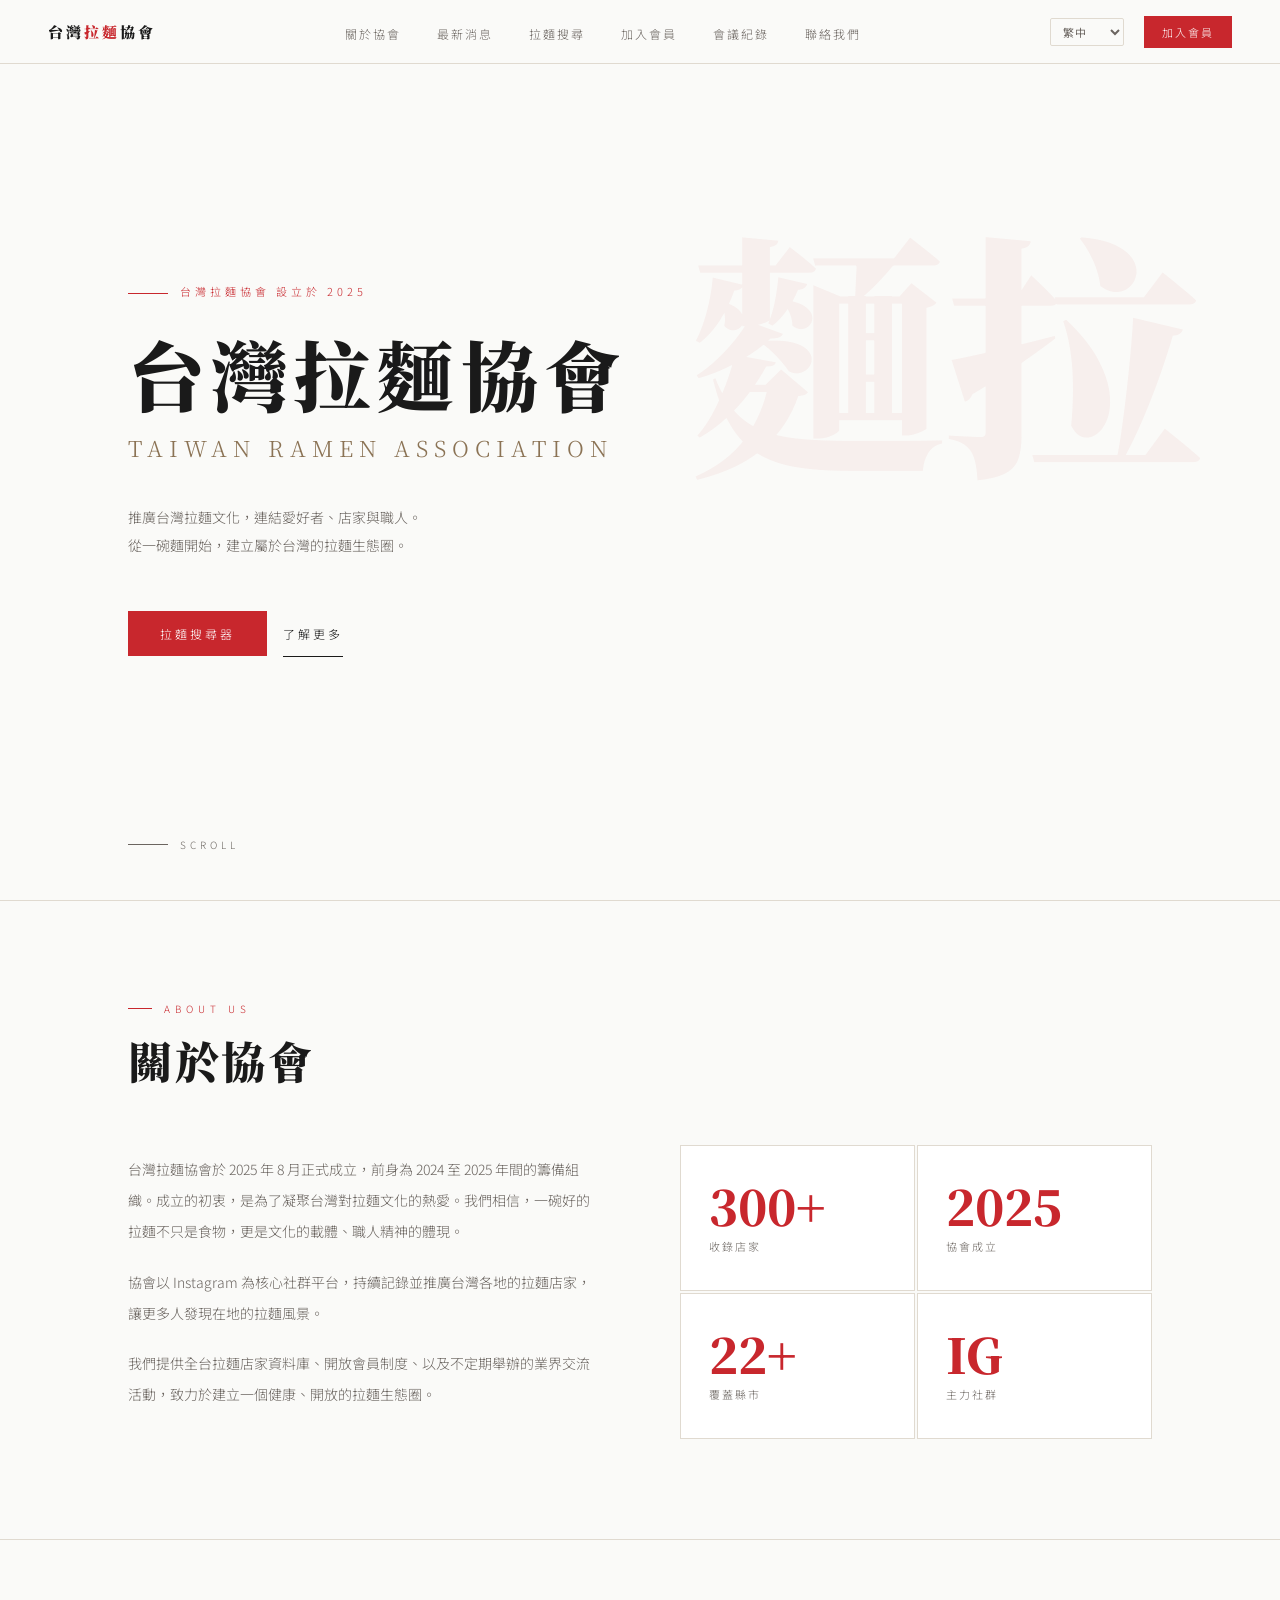
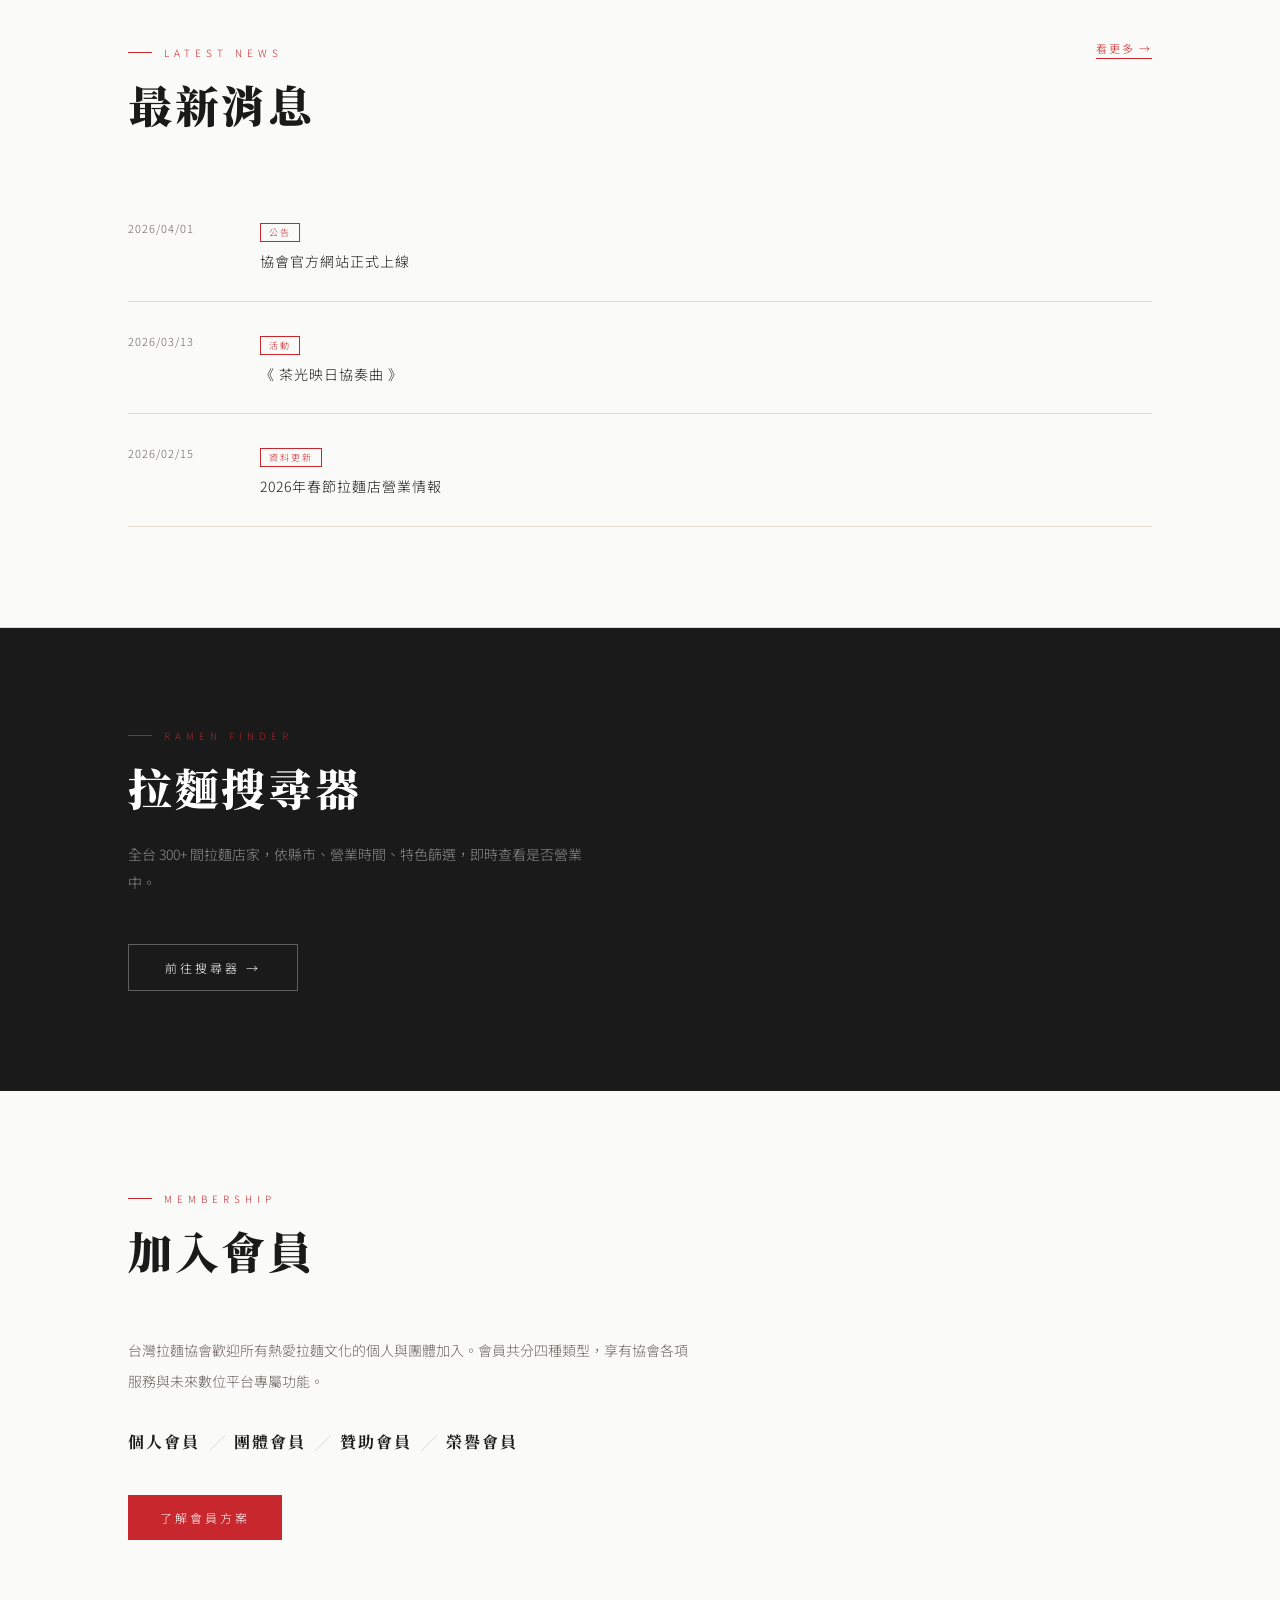
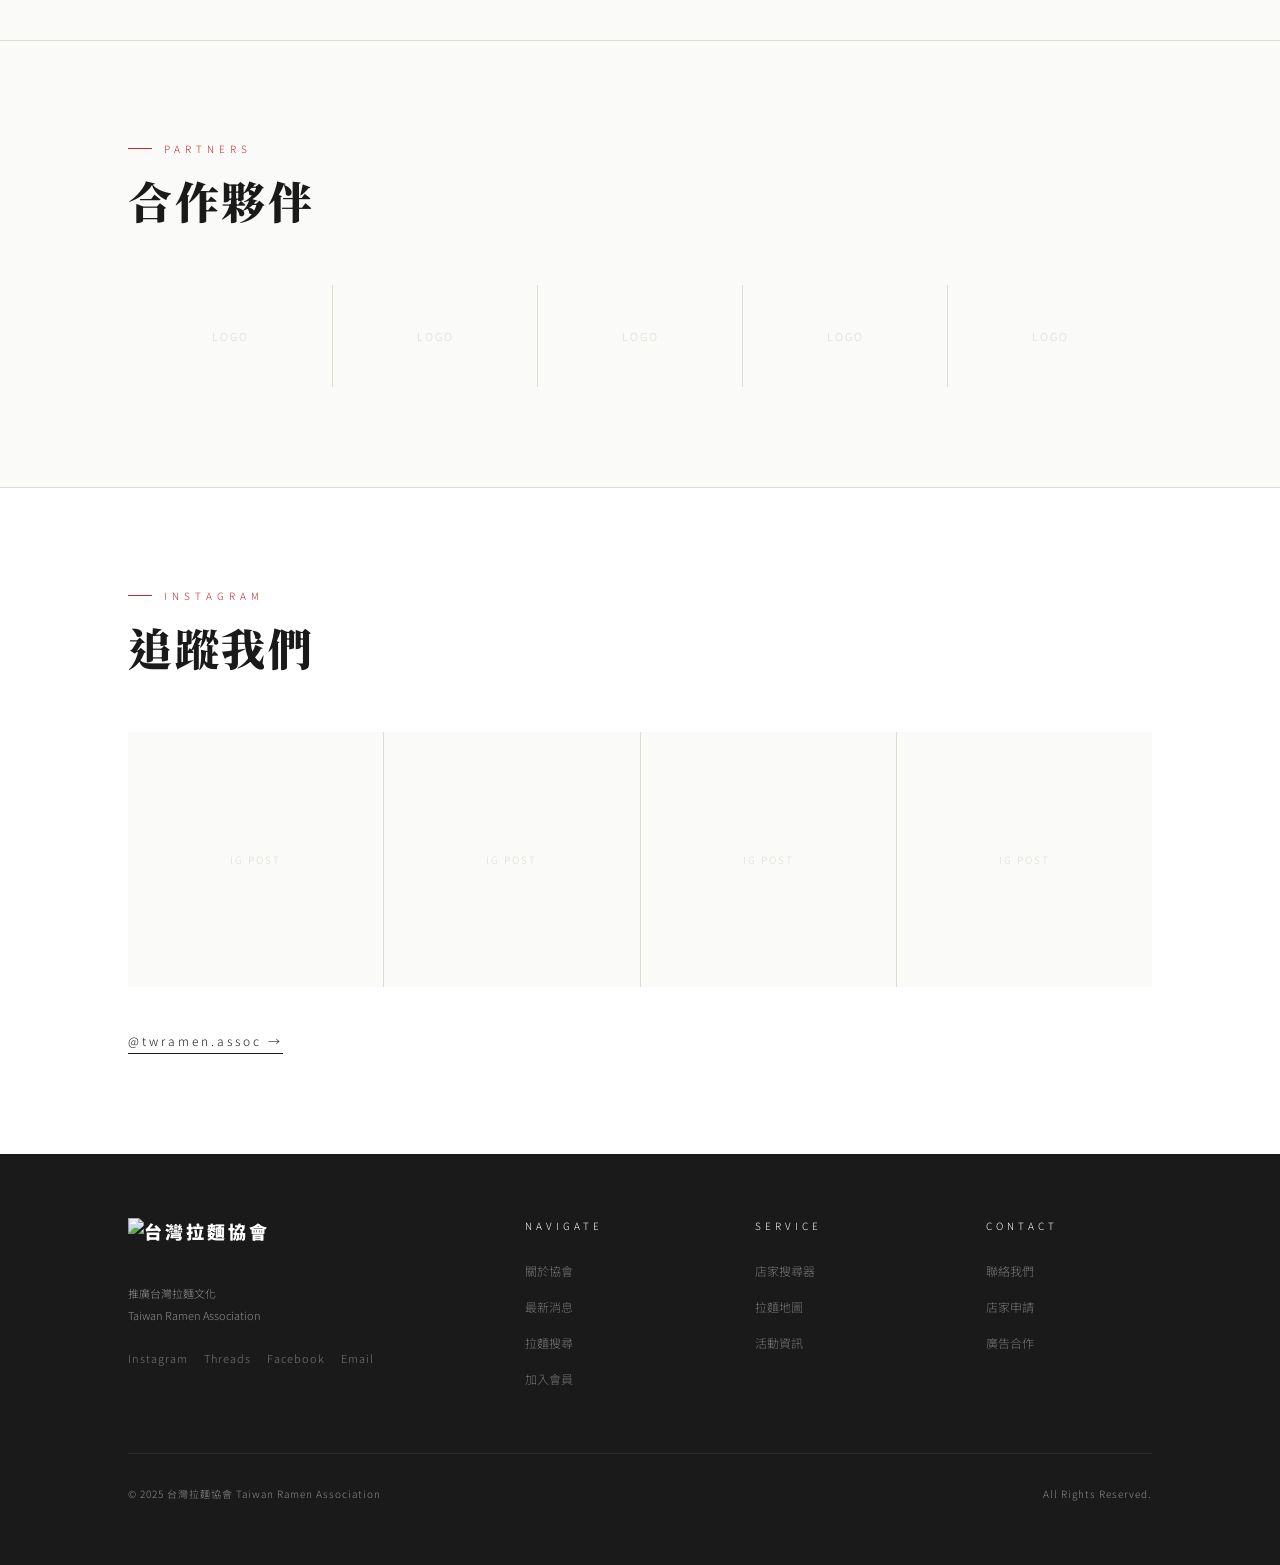
==== index.html @ ea6b457c "抽出共用 CSS 至 style.css，各頁面移除重複樣式 Co-Authored-By: Claude Sonnet 4.6 <noreply@anthropic.com>" ====
<!DOCTYPE html>
<html lang="zh-TW">
<head>
  <meta charset="UTF-8">
  <meta name="viewport" content="width=device-width, initial-scale=1.0">
  <link rel="icon" href="icon/03.png">
  <meta name="google-adsense-account" content="ca-pub-6476285123291834">
  <title>台灣拉麵協會 | Taiwan Ramen Association</title>
  <script async src="https://pagead2.googlesyndication.com/pagead/js/adsbygoogle.js?client=ca-pub-6476285123291834" crossorigin="anonymous"></script>
  <link rel="preconnect" href="https://fonts.googleapis.com">
  <link href="https://fonts.googleapis.com/css2?family=Noto+Sans+TC:wght@300;400;500;700&family=Noto+Serif+TC:wght@700;900&family=Noto+Sans+JP:wght@300;400;500&display=swap" rel="stylesheet">
  <link rel="stylesheet" href="style.css">
  <style>
    /* index nav overrides: fixed position, slightly more transparent */
    nav { position: fixed; left: 0; right: 0; background: rgba(250, 250, 248, 0.92); }

    /* ── HERO ── */
    .hero {
      min-height: 100vh;
      display: flex;
      flex-direction: column;
      justify-content: center;
      align-items: flex-start;
      padding: 120px 10vw 80px;
      position: relative;
      overflow: hidden;
    }
    .hero-bg-kanji {
      position: absolute;
      right: 6vw;
      top: 50%;
      transform: translateY(-50%);
      font-family: 'Noto Serif TC', serif;
      font-size: clamp(160px, 20vw, 280px);
      font-weight: 900;
      color: rgba(200, 39, 45, 0.05);
      line-height: 1;
      pointer-events: none;
      writing-mode: vertical-rl;
      letter-spacing: 0.1em;
      user-select: none;
    }
    .hero-label {
      font-size: 11px;
      letter-spacing: 4px;
      color: var(--red);
      margin-bottom: 28px;
    }
    .hero-line {
      display: inline-block;
      width: 40px;
      height: 1px;
      background: var(--red);
      margin-right: 12px;
      vertical-align: middle;
    }
    .hero-title {
      font-family: 'Noto Serif TC', serif;
      font-size: clamp(42px, 6vw, 80px);
      font-weight: 900;
      line-height: 1.2;
      letter-spacing: 0.08em;
      margin-bottom: 12px;
    }
    .hero-title-en {
      font-family: 'Noto Serif TC', serif;
      font-size: clamp(14px, 1.8vw, 22px);
      font-weight: 300;
      letter-spacing: 6px;
      color: var(--stone);
      margin-bottom: 40px;
    }
    .hero-desc {
      font-size: 14px;
      line-height: 2;
      color: var(--muted);
      max-width: 440px;
      margin-bottom: 52px;
    }
    .hero-actions {
      display: flex;
      gap: 16px;
      align-items: center;
    }
    .btn-primary {
      font-size: 12px;
      letter-spacing: 3px;
      color: var(--white);
      background: var(--red);
      padding: 14px 32px;
      text-decoration: none;
      transition: background 0.2s;
      display: inline-block;
    }
    .btn-primary:hover { background: #a01e23; }
    .btn-secondary {
      font-size: 12px;
      letter-spacing: 3px;
      color: var(--ink);
      text-decoration: none;
      padding: 14px 0;
      border-bottom: 1px solid var(--ink);
      transition: color 0.2s, border-color 0.2s;
    }
    .btn-secondary:hover { color: var(--red); border-color: var(--red); }
    .hero-scroll {
      position: absolute;
      bottom: 48px;
      left: 10vw;
      display: flex;
      align-items: center;
      gap: 12px;
      font-size: 10px;
      letter-spacing: 4px;
      color: var(--muted);
    }
    .scroll-line {
      width: 40px;
      height: 1px;
      background: var(--muted);
    }

    /* ── SECTION BASE ── */
    section {
      padding: 100px 10vw;
    }
    .section-title {
      font-family: 'Noto Serif TC', serif;
      font-size: clamp(28px, 3.5vw, 44px);
      font-weight: 900;
      letter-spacing: 0.06em;
      margin-bottom: 56px;
      line-height: 1.3;
    }
    .divider {
      width: 100%;
      height: 1px;
      background: var(--line);
      margin: 0;
    }

    /* ── ABOUT ── */
    .about-grid {
      display: grid;
      grid-template-columns: 1fr 1fr;
      gap: 80px;
      align-items: center;
    }
    .about-text p {
      font-size: 14px;
      line-height: 2.2;
      color: var(--muted);
      margin-bottom: 20px;
    }
    .about-stats {
      display: grid;
      grid-template-columns: 1fr 1fr;
      gap: 2px;
    }
    .stat-box {
      background: var(--white);
      padding: 36px 28px;
      border: 1px solid var(--line);
    }
    .stat-number {
      font-family: 'Noto Serif TC', serif;
      font-size: 48px;
      font-weight: 900;
      color: var(--red);
      line-height: 1;
      margin-bottom: 8px;
    }
    .stat-label {
      font-size: 11px;
      letter-spacing: 2px;
      color: var(--muted);
    }

    /* ── NEWS ── */
    .news-list { list-style: none; }
    .news-item {
      display: grid;
      grid-template-columns: 100px 1fr;
      gap: 32px;
      align-items: start;
      padding: 28px 0;
      border-bottom: 1px solid var(--line);
      text-decoration: none;
      color: inherit;
      transition: opacity 0.2s;
    }
    .news-item:hover { opacity: 0.6; }
    .news-date {
      font-size: 11px;
      letter-spacing: 1px;
      color: var(--muted);
      padding-top: 3px;
    }
    .news-tag {
      display: inline-block;
      font-size: 9px;
      letter-spacing: 2px;
      color: var(--red);
      border: 1px solid var(--red);
      padding: 2px 8px;
      margin-bottom: 8px;
    }
    .news-title-text {
      font-size: 14px;
      letter-spacing: 1px;
      line-height: 1.6;
    }

    /* ── FINDER ── */
    .finder-section {
      background: var(--ink);
      color: var(--white);
    }
    .finder-section .section-label { color: rgba(200,39,45,0.8); }
    .finder-section .section-label::before { background: rgba(200,39,45,0.8); }
    .finder-section .section-title { color: var(--white); margin-bottom: 24px; }
    .finder-desc {
      font-size: 14px;
      line-height: 2;
      color: rgba(255,255,255,0.5);
      margin-bottom: 48px;
      max-width: 480px;
    }
    .finder-preview {
      display: grid;
      grid-template-columns: repeat(3, 1fr);
      gap: 1px;
      margin-bottom: 48px;
    }
    .finder-feature {
      background: rgba(255,255,255,0.04);
      padding: 32px 24px;
      border: 1px solid rgba(255,255,255,0.08);
    }
    .finder-feature-icon {
      font-size: 24px;
      margin-bottom: 16px;
    }
    .finder-feature-title {
      font-size: 12px;
      letter-spacing: 2px;
      margin-bottom: 8px;
    }
    .finder-feature-desc {
      font-size: 11px;
      color: rgba(255,255,255,0.4);
      line-height: 1.8;
    }
    #finder-overlay {
      display: none;
      position: fixed;
      inset: 0;
      z-index: 999;
      background: var(--paper);
      flex-direction: column;
    }
    #finder-overlay.open { display: flex; }
    #finder-overlay-bar {
      display: flex;
      align-items: center;
      justify-content: space-between;
      padding: 0 24px;
      height: 52px;
      background: var(--red);
      flex-shrink: 0;
    }
    #finder-overlay-bar span {
      font-family: 'Noto Serif TC', serif;
      font-size: 14px;
      letter-spacing: 3px;
      color: var(--white);
    }
    #finder-close {
      background: none;
      border: none;
      color: var(--white);
      font-size: 22px;
      cursor: pointer;
      line-height: 1;
      padding: 4px 8px;
    }
    #finder-overlay iframe {
      flex: 1;
      width: 100%;
      border: none;
    }

    .btn-finder {
      display: inline-block;
      font-size: 12px;
      letter-spacing: 3px;
      color: var(--white);
      border: 1px solid rgba(255,255,255,0.3);
      padding: 14px 36px;
      text-decoration: none;
      transition: all 0.2s;
    }
    .btn-finder:hover {
      background: var(--red);
      border-color: var(--red);
    }

    /* ── MEMBERSHIP (首頁簡短版) ── */
    .join-desc { font-size: 14px; line-height: 2.2; color: var(--muted); max-width: 560px; margin-bottom: 32px; }
    .join-types { display: flex; flex-wrap: wrap; align-items: center; gap: 8px; }
    .join-type { font-family: 'Noto Serif TC', serif; font-size: 16px; font-weight: 700; letter-spacing: 2px; }
    .join-sep { color: var(--line); font-size: 18px; }

    /* ── MEMBERSHIP (舊版保留 CSS) ── */
    .membership-grid {
      display: grid;
      grid-template-columns: repeat(3, 1fr);
      gap: 1px;
      background: var(--line);
    }
    .membership-card {
      background: var(--paper);
      padding: 48px 32px;
    }
    .membership-card.featured {
      background: var(--red);
      color: var(--white);
    }
    .membership-tier {
      font-size: 10px;
      letter-spacing: 4px;
      color: var(--stone);
      margin-bottom: 16px;
    }
    .membership-card.featured .membership-tier {
      color: rgba(255,255,255,0.7);
    }
    .membership-name {
      font-family: 'Noto Serif TC', serif;
      font-size: 28px;
      font-weight: 900;
      margin-bottom: 24px;
    }
    .membership-features {
      list-style: none;
      margin-bottom: 36px;
    }
    .membership-features li {
      font-size: 12px;
      line-height: 1;
      padding: 10px 0;
      border-bottom: 1px solid var(--line);
      color: var(--muted);
    }
    .membership-card.featured .membership-features li {
      border-bottom-color: rgba(255,255,255,0.2);
      color: rgba(255,255,255,0.85);
    }
    .btn-join {
      display: inline-block;
      font-size: 11px;
      letter-spacing: 3px;
      padding: 12px 28px;
      text-decoration: none;
      transition: all 0.2s;
      color: var(--ink);
      border: 1px solid var(--ink);
    }
    .btn-join:hover { background: var(--ink); color: var(--white); }
    .membership-card.featured .btn-join {
      color: var(--white);
      border-color: var(--white);
    }
    .membership-card.featured .btn-join:hover {
      background: var(--white);
      color: var(--red);
    }

    /* ── PARTNERS ── */
    .partners-grid {
      display: grid;
      grid-template-columns: repeat(5, 1fr);
      gap: 1px;
      background: var(--line);
    }
    .partner-slot {
      background: var(--paper);
      aspect-ratio: 2/1;
      display: flex;
      align-items: center;
      justify-content: center;
      font-size: 11px;
      letter-spacing: 2px;
      color: var(--line);
      transition: color 0.2s;
    }
    .partner-slot:hover { color: var(--muted); }

    /* ── INSTAGRAM ── */
    .ig-section { background: var(--white); }
    .ig-grid {
      display: grid;
      grid-template-columns: repeat(4, 1fr);
      gap: 1px;
      background: var(--line);
      margin-bottom: 40px;
    }
    .ig-placeholder {
      aspect-ratio: 1;
      background: var(--paper);
      display: flex;
      align-items: center;
      justify-content: center;
      font-size: 10px;
      letter-spacing: 2px;
      color: var(--line);
    }
    .ig-link {
      display: inline-flex;
      align-items: center;
      gap: 12px;
      font-size: 12px;
      letter-spacing: 3px;
      color: var(--ink);
      text-decoration: none;
      border-bottom: 1px solid var(--ink);
      padding-bottom: 4px;
      transition: color 0.2s;
    }
    .ig-link:hover { color: var(--red); border-color: var(--red); }

    /* ── FOOTER ── */
    footer {
      background: var(--ink);
      color: rgba(255,255,255,0.5);
      padding: 64px 10vw;
    }
    .footer-grid {
      display: grid;
      grid-template-columns: 2fr 1fr 1fr 1fr;
      gap: 64px;
      margin-bottom: 64px;
    }
    .footer-logo {
      font-size: 18px;
      font-weight: 900;
      color: var(--white);
      letter-spacing: 3px;
      margin-bottom: 16px;
    }
    .footer-logo img { height: 48px; width: auto; display: block; }
    .footer-tagline {
      font-size: 11px;
      line-height: 2;
      margin-bottom: 24px;
    }
    .footer-social {
      display: flex;
      gap: 16px;
    }
    .footer-social a {
      font-size: 11px;
      letter-spacing: 1px;
      color: rgba(255,255,255,0.4);
      text-decoration: none;
      transition: color 0.2s;
    }
    .footer-social a:hover { color: var(--white); }
    .footer-col-title {
      font-size: 10px;
      letter-spacing: 4px;
      color: var(--white);
      margin-bottom: 24px;
    }
    .footer-links {
      list-style: none;
      display: flex;
      flex-direction: column;
      gap: 12px;
    }
    .footer-links a {
      font-size: 12px;
      color: rgba(255,255,255,0.4);
      text-decoration: none;
      transition: color 0.2s;
    }
    .footer-links a:hover { color: var(--white); }
    .footer-bottom {
      border-top: 1px solid rgba(255,255,255,0.08);
      padding-top: 32px;
      display: flex;
      justify-content: space-between;
      font-size: 10px;
      letter-spacing: 1px;
    }

    .news-more {
      font-size: 11px;
      letter-spacing: 2px;
      color: var(--red);
      text-decoration: none;
      border-bottom: 1px solid var(--red);
      padding-bottom: 2px;
      white-space: nowrap;
      transition: opacity 0.2s;
    }
    .news-more:hover { opacity: 0.6; }

    /* ── MOBILE ── */
    @media (max-width: 768px) {
      section { padding: 72px 6vw; }
      .hero { padding: 100px 6vw 72px; }
      .hero-bg-kanji { display: none; }
      .about-grid { grid-template-columns: 1fr; gap: 48px; }
      .membership-grid { grid-template-columns: 1fr; }
      .partners-grid { grid-template-columns: repeat(3, 1fr); }
      .ig-grid { grid-template-columns: repeat(2, 1fr); }
      .footer-grid { grid-template-columns: 1fr 1fr; gap: 40px; }
    }
  </style>
</head>
<body>

  <!-- NAV -->
  <nav>
    <a href="index.html" class="nav-logo">台灣<span>拉麵</span>協會</a>
    <ul class="nav-links">
      <li><a href="about.html" data-i18n="nav_about">關於協會</a></li>
      <li><a href="news.html" data-i18n="nav_news">最新消息</a></li>
      <li><a href="#" onclick="openFinder();return false;" data-i18n="nav_finder">拉麵搜尋</a></li>
      <li><a href="membership.html" data-i18n="nav_join">加入會員</a></li>
      <li><a href="meetings.html" data-i18n="nav_minutes">會議紀錄</a></li>
      <li><a href="#contact" data-i18n="nav_contact">聯絡我們</a></li>
    </ul>
    <div class="nav-right">
      <select class="lang-select" onchange="setLang(this.value)">
        <option value="zh">繁中</option>
        <option value="ja">日本語</option>
        <option value="en">EN</option>
      </select>
      <a href="membership.html" class="nav-cta" data-i18n="nav_cta">加入會員</a>
      <button class="hamburger" onclick="toggleMenu()" id="hamburger">☰</button>
    </div>
  </nav>

  <!-- MOBILE MENU -->
  <div class="mobile-menu" id="mobile-menu">
    <a href="about.html" data-i18n="nav_about">關於協會</a>
    <a href="news.html" data-i18n="nav_news">最新消息</a>
    <a href="#"        onclick="openFinder();closeMenu();return false;" data-i18n="nav_finder">拉麵搜尋</a>
    <a href="membership.html" data-i18n="nav_join">加入會員</a>
    <a href="meetings.html" data-i18n="nav_minutes">會議紀錄</a>
    <a href="#contact" onclick="closeMenu()" data-i18n="nav_contact">聯絡我們</a>
  </div>

  <!-- HERO -->
  <section class="hero">
    <div class="hero-bg-kanji">拉麵</div>
    <p class="hero-label"><span class="hero-line"></span><span data-i18n="hero_label">台灣拉麵協會 設立於 2025</span></p>
    <h1 class="hero-title" data-i18n="hero_title">台灣拉麵協會</h1>
    <p class="hero-title-en" data-i18n="hero_subtitle">TAIWAN RAMEN ASSOCIATION</p>
    <p class="hero-desc" data-i18n="hero_desc">推廣台灣拉麵文化，連結愛好者、店家與職人。<br>從一碗麵開始，建立屬於台灣的拉麵生態圈。</p>
    <div class="hero-actions">
      <a href="#" onclick="openFinder();return false;" class="btn-primary" data-i18n="hero_cta1">拉麵搜尋器</a>
      <a href="#about"  class="btn-secondary" data-i18n="hero_cta2">了解更多</a>
    </div>
    <div class="hero-scroll">
      <span class="scroll-line"></span>
      <span data-i18n="scroll">SCROLL</span>
    </div>
  </section>

  <div class="divider"></div>

  <!-- ABOUT -->
  <section id="about">
    <p class="section-label" data-i18n="about_label">ABOUT US</p>
    <h2 class="section-title" data-i18n="about_title">關於協會</h2>
    <div class="about-grid">
      <div class="about-text">
        <p data-i18n="about_p1">台灣拉麵協會於 2025 年 8 月正式成立，前身為 2024 至 2025 年間的籌備組織。成立的初衷，是為了凝聚台灣對拉麵文化的熱愛。我們相信，一碗好的拉麵不只是食物，更是文化的載體、職人精神的體現。</p>
        <p data-i18n="about_p2">協會以 Instagram 為核心社群平台，持續記錄並推廣台灣各地的拉麵店家，讓更多人發現在地的拉麵風景。</p>
        <p data-i18n="about_p3">我們提供全台拉麵店家資料庫、開放會員制度、以及不定期舉辦的業界交流活動，致力於建立一個健康、開放的拉麵生態圈。</p>
      </div>
      <div class="about-stats">
        <div class="stat-box">
          <div class="stat-number" id="stat-shops">300+</div>
          <div class="stat-label" data-i18n="stat_shops">收錄店家</div>
        </div>
        <div class="stat-box">
          <div class="stat-number">2025</div>
          <div class="stat-label" data-i18n="stat_founded">協會成立</div>
        </div>
        <div class="stat-box">
          <div class="stat-number">22+</div>
          <div class="stat-label" data-i18n="stat_cities">覆蓋縣市</div>
        </div>
        <div class="stat-box">
          <div class="stat-number">IG</div>
          <div class="stat-label" data-i18n="stat_platform">主力社群</div>
        </div>
      </div>
    </div>
  </section>

  <div class="divider"></div>

  <!-- NEWS -->
  <section id="news">
    <div style="display:flex;align-items:baseline;justify-content:space-between;margin-bottom:56px;">
      <div>
        <p class="section-label" data-i18n="news_label">LATEST NEWS</p>
        <h2 class="section-title" style="margin-bottom:0" data-i18n="news_title">最新消息</h2>
      </div>
      <a href="news.html" class="news-more" data-i18n="news_more">看更多 →</a>
    </div>
    <ul class="news-list" id="home-news-list"></ul>
  </section>

  <div class="divider"></div>

  <!-- FINDER -->
  <section id="finder" class="finder-section">
    <p class="section-label" data-i18n="finder_label">RAMEN FINDER</p>
    <h2 class="section-title" data-i18n="finder_title">拉麵搜尋器</h2>
    <p class="finder-desc" data-i18n="finder_desc">全台 300+ 間拉麵店家，依縣市、營業時間、特色篩選，即時查看是否營業中。</p>
    <a href="#" onclick="openFinder();return false;" class="btn-finder" data-i18n="finder_cta">前往搜尋器 →</a>
  </section>

  <!-- MEMBERSHIP -->
  <section id="join">
    <p class="section-label" data-i18n="join_label">MEMBERSHIP</p>
    <h2 class="section-title" data-i18n="join_title">加入會員</h2>
    <p class="join-desc" data-i18n="join_desc">台灣拉麵協會歡迎所有熱愛拉麵文化的個人與團體加入。會員共分四種類型，享有協會各項服務與未來數位平台專屬功能。</p>
    <div class="join-types">
      <span class="join-type">個人會員</span>
      <span class="join-sep">／</span>
      <span class="join-type">團體會員</span>
      <span class="join-sep">／</span>
      <span class="join-type">贊助會員</span>
      <span class="join-sep">／</span>
      <span class="join-type">榮譽會員</span>
    </div>
    <a href="membership.html" class="btn-primary" style="display:inline-block;margin-top:40px;" data-i18n="join_cta">了解會員方案</a>
  </section>

  <div class="divider"></div>

  <!-- PARTNERS -->
  <section id="partners">
    <p class="section-label" data-i18n="partners_label">PARTNERS</p>
    <h2 class="section-title" data-i18n="partners_title">合作夥伴</h2>
    <div class="partners-grid">
      <div class="partner-slot">LOGO</div>
      <div class="partner-slot">LOGO</div>
      <div class="partner-slot">LOGO</div>
      <div class="partner-slot">LOGO</div>
      <div class="partner-slot">LOGO</div>
    </div>
  </section>

  <div class="divider"></div>

  <!-- INSTAGRAM -->
  <section id="contact" class="ig-section">
    <p class="section-label" data-i18n="ig_label">INSTAGRAM</p>
    <h2 class="section-title" data-i18n="ig_title">追蹤我們</h2>
    <div class="ig-grid">
      <div class="ig-placeholder">IG POST</div>
      <div class="ig-placeholder">IG POST</div>
      <div class="ig-placeholder">IG POST</div>
      <div class="ig-placeholder">IG POST</div>
    </div>
    <a href="https://www.instagram.com/twramen.assoc/" target="_blank" class="ig-link" data-i18n="ig_cta">
      @twramen.assoc →
    </a>
  </section>

  <!-- FOOTER -->
  <footer>
    <div class="footer-grid">
      <div>
        <div class="footer-logo"><img src="icon/02.png" alt="台灣拉麵協會"></div>
        <p class="footer-tagline" data-i18n="footer_tagline">推廣台灣拉麵文化<br>Taiwan Ramen Association</p>
        <div class="footer-social">
          <a href="https://www.instagram.com/twramen.assoc/" target="_blank">Instagram</a>
          <a href="https://www.threads.com/@twramen.assoc" target="_blank">Threads</a>
          <a href="https://facebook.com/taiwanramenassociation" target="_blank">Facebook</a>
          <a href="mailto:taiwan.ramen.association@gmail.com">Email</a>
        </div>
      </div>
      <div>
        <div class="footer-col-title" data-i18n="footer_col1">NAVIGATE</div>
        <ul class="footer-links">
          <li><a href="#about"  data-i18n="nav_about">關於協會</a></li>
          <li><a href="#news"   data-i18n="nav_news">最新消息</a></li>
          <li><a href="#finder" data-i18n="nav_finder">拉麵搜尋</a></li>
          <li><a href="#join"   data-i18n="nav_join">加入會員</a></li>
        </ul>
      </div>
      <div>
        <div class="footer-col-title" data-i18n="footer_col2">SERVICE</div>
        <ul class="footer-links">
          <li><a href="index.html" data-i18n="footer_finder">店家搜尋器</a></li>
          <li><a href="#" data-i18n="footer_map">拉麵地圖</a></li>
          <li><a href="#" data-i18n="footer_news">活動資訊</a></li>
        </ul>
      </div>
      <div>
        <div class="footer-col-title" data-i18n="footer_col3">CONTACT</div>
        <ul class="footer-links">
          <li><a href="#" data-i18n="footer_contact">聯絡我們</a></li>
          <li><a href="#" data-i18n="footer_shop">店家申請</a></li>
          <li><a href="#" data-i18n="footer_ad">廣告合作</a></li>
        </ul>
      </div>
    </div>
    <div class="footer-bottom">
      <span>© 2025 台灣拉麵協會 Taiwan Ramen Association</span>
      <span data-i18n="footer_rights">All Rights Reserved.</span>
    </div>
  </footer>

  <!-- FINDER OVERLAY -->
  <div id="finder-overlay">
    <div id="finder-overlay-bar">
      <span data-i18n="finder_title">拉麵搜尋器</span>
      <button id="finder-close" onclick="closeFinder()" title="關閉">✕</button>
    </div>
    <iframe src="" id="finder-frame" allowfullscreen></iframe>
  </div>

  <script>
    // ── FINDER OVERLAY ──
    function openFinder() {
      const overlay = document.getElementById('finder-overlay');
      const frame = document.getElementById('finder-frame');
      if (!frame.getAttribute('src')) frame.setAttribute('src', 'finder.html');
      overlay.classList.add('open');
      document.body.style.overflow = 'hidden';
    }
    function closeFinder() {
      document.getElementById('finder-overlay').classList.remove('open');
      document.body.style.overflow = '';
    }
    document.addEventListener('keydown', e => { if (e.key === 'Escape') closeFinder(); });

    // ── HOME NEWS ──
    fetch('news.json?t=' + Date.now())
      .then(r => r.json())
      .then(data => {
        const list = document.getElementById('home-news-list');
        if (!list) return;
        data.slice(0, 3).forEach(item => {
          const li = document.createElement('li');
          const hasLink = !!item.url;
          const inner = `
            <span class="news-date">${item.date}</span>
            <div>
              <span class="news-tag">${item.tag}</span>
              <p class="news-title-text">${item.title}</p>
            </div>`;
          if (hasLink) {
            li.innerHTML = `<a class="news-item" href="${item.url}" target="_blank" rel="noopener">${inner}</a>`;
          } else {
            li.innerHTML = `<div class="news-item" style="cursor:default;">${inner}</div>`;
          }
          list.appendChild(li);
        });
      });

    // ── HAMBURGER ──
    function toggleMenu() {
      const menu = document.getElementById('mobile-menu');
      menu.classList.toggle('open');
    }
    function closeMenu() {
      document.getElementById('mobile-menu').classList.remove('open');
    }

    // ── LANGUAGE SWITCHER ──
    const i18n = {
      zh: {
        nav_about: '關於協會', nav_news: '最新消息', nav_finder: '拉麵搜尋',
        nav_join: '加入會員', nav_minutes: '會議紀錄', nav_contact: '聯絡我們', nav_cta: '加入會員',
        hero_label: '台灣拉麵協會 設立於 2025',
        hero_title: '台灣拉麵協會',
        hero_subtitle: 'TAIWAN RAMEN ASSOCIATION',
        hero_desc: '推廣台灣拉麵文化，連結愛好者、店家與職人。\n從一碗麵開始，建立屬於台灣的拉麵生態圈。',
        hero_cta1: '拉麵搜尋器', hero_cta2: '了解更多', scroll: 'SCROLL',
        about_label: 'ABOUT US', about_title: '關於協會',
        about_p1: '台灣拉麵協會於 2025 年 8 月正式成立，前身為 2024 至 2025 年間的籌備組織。成立的初衷，是為了凝聚台灣對拉麵文化的熱愛。我們相信，一碗好的拉麵不只是食物，更是文化的載體、職人精神的體現。',
        about_p2: '協會以 Instagram 為核心社群平台，持續記錄並推廣台灣各地的拉麵店家，讓更多人發現在地的拉麵風景。',
        about_p3: '我們提供全台拉麵店家資料庫、開放會員制度、以及不定期舉辦的業界交流活動，致力於建立一個健康、開放的拉麵生態圈。',
        stat_shops: '收錄店家', stat_founded: '協會成立', stat_cities: '覆蓋縣市', stat_platform: '主力社群',
        news_label: 'LATEST NEWS', news_title: '最新消息',
        tag_announce: '公告', tag_data: '資料更新', tag_event: '活動',
        news1: '協會官方網站正式上線',
        news2: '拉麵搜尋器店家資料更新，新增多間北部新店',
        news3: '2026 年春季拉麵業界交流活動報名開始',
        finder_label: 'RAMEN FINDER', finder_title: '拉麵搜尋器',
        finder_desc: '全台 300+ 間拉麵店家，依縣市、營業時間、特色篩選，即時查看是否營業中。',
        ff1_title: '地圖模式', ff1_desc: '透過互動地圖快速找到附近的拉麵店',
        ff2_title: '即時營業狀態', ff2_desc: '即時顯示今日是否營業、目前是否開門中',
        ff3_title: '多條件篩選', ff3_desc: '依縣市、湯頭、特色、座位等條件精確搜尋',
        finder_cta: '前往搜尋器 →',
        join_label: 'MEMBERSHIP', join_title: '加入會員', join_desc: '台灣拉麵協會歡迎所有熱愛拉麵文化的個人與團體加入。會員共分四種類型，享有協會各項服務與未來數位平台專屬功能。', join_cta: '了解會員方案',
        tier1_label: 'FREE', tier1_name: '一般會員',
        tier1_f1: '✓ 基本店家搜尋', tier1_f2: '✓ 地圖瀏覽', tier1_f3: '✓ 協會電子報',
        tier2_label: 'PREMIUM', tier2_name: '進階會員',
        tier2_f1: '✓ 所有一般功能', tier2_f2: '✓ 店家詳細資訊', tier2_f3: '✓ 會員專屬活動', tier2_f4: '✓ 優先新店通知',
        tier3_label: 'SHOP', tier3_name: '店家會員',
        tier3_f1: '✓ 店家資料刊登', tier3_f2: '✓ 置頂曝光', tier3_f3: '✓ 業界交流活動', tier3_f4: '✓ 協會認證標章',
        tier_cta: '立即加入',
        partners_label: 'PARTNERS', partners_title: '合作夥伴',
        ig_label: 'INSTAGRAM', ig_title: '追蹤我們', ig_cta: '@taiwan.ramen.association →',
        footer_tagline: '推廣台灣拉麵文化\nTaiwan Ramen Association',
        footer_col1: 'NAVIGATE', footer_col2: 'SERVICE', footer_col3: 'CONTACT',
        footer_finder: '店家搜尋器', footer_map: '拉麵地圖', footer_news: '活動資訊',
        footer_contact: '聯絡我們', footer_shop: '店家申請', footer_ad: '廣告合作',
        footer_rights: 'All Rights Reserved.',
      },
      ja: {
        nav_about: '協会について', nav_news: '最新情報', nav_finder: 'ラーメン検索',
        nav_join: '会員登録', nav_minutes: '議事録', nav_contact: 'お問い合わせ', nav_cta: '会員登録',
        hero_label: '台湾ラーメン協会 2025年設立',
        hero_title: '台湾拉麺協会',
        hero_subtitle: 'TAIWAN RAMEN ASSOCIATION',
        hero_desc: '台湾のラーメン文化を推進し、愛好者・店舗・職人をつなぐ。\n一杯のラーメンから、台湾独自のラーメン生態系を築く。',
        hero_cta1: 'ラーメン検索', hero_cta2: '詳しく見る', scroll: 'SCROLL',
        about_label: 'ABOUT US', about_title: '協会について',
        about_p1: '台湾ラーメン協会は2025年8月に正式設立されました。2024〜2025年の準備期間を経て、台湾のラーメン文化への愛を結集するために設立されました。一杯の良いラーメンは食事以上のもの——文化の担い手であり、職人精神の体現です。',
        about_p2: '協会はInstagramを中心にコミュニティを展開し、台湾各地のラーメン店を記録・発信しています。',
        about_p3: '全台湾のラーメン店データベース、会員制度、業界交流イベントを通じて、健全でオープンなラーメン生態系の構築を目指しています。',
        stat_shops: '掲載店舗数', stat_founded: '設立年', stat_cities: '対応都市', stat_platform: 'メインSNS',
        news_label: 'LATEST NEWS', news_title: '最新情報',
        tag_announce: 'お知らせ', tag_data: 'データ更新', tag_event: 'イベント',
        news1: '協会公式サイトが正式オープン',
        news2: 'ラーメン検索ツールのデータ更新、北部の新店を追加',
        news3: '2026年春季ラーメン業界交流イベントの申込開始',
        finder_label: 'RAMEN FINDER', finder_title: 'ラーメン検索',
        finder_desc: '台湾全土300+店舗を、エリア・営業時間・特徴で絞り込み検索。',
        ff1_title: 'マップ表示', ff1_desc: 'インタラクティブマップで近くの店を検索',
        ff2_title: 'リアルタイム営業情報', ff2_desc: '現在営業中かどうかをリアルタイムで確認',
        ff3_title: '詳細フィルター', ff3_desc: 'エリア・スープ・特徴・座席数で絞り込み',
        finder_cta: '検索ツールへ →',
        join_label: 'MEMBERSHIP', join_title: '会員登録',
        tier1_label: 'FREE', tier1_name: '一般会員',
        tier1_f1: '✓ 基本店舗検索', tier1_f2: '✓ マップ閲覧', tier1_f3: '✓ 協会メルマガ',
        tier2_label: 'PREMIUM', tier2_name: 'プレミアム会員',
        tier2_f1: '✓ 全ての基本機能', tier2_f2: '✓ 店舗詳細情報', tier2_f3: '✓ 会員限定イベント', tier2_f4: '✓ 新店舗優先通知',
        tier3_label: 'SHOP', tier3_name: '店舗会員',
        tier3_f1: '✓ 店舗情報掲載', tier3_f2: '✓ トップ表示', tier3_f3: '✓ 業界交流イベント', tier3_f4: '✓ 協会認定バッジ',
        tier_cta: '今すぐ登録',
        partners_label: 'PARTNERS', partners_title: 'パートナー',
        ig_label: 'INSTAGRAM', ig_title: 'フォローする', ig_cta: '@taiwan.ramen.association →',
        footer_tagline: '台湾ラーメン文化を推進する\nTaiwan Ramen Association',
        footer_col1: 'NAVIGATE', footer_col2: 'SERVICE', footer_col3: 'CONTACT',
        footer_finder: '店舗検索ツール', footer_map: 'ラーメンマップ', footer_news: 'イベント情報',
        footer_contact: 'お問い合わせ', footer_shop: '店舗申請', footer_ad: '広告掲載',
        footer_rights: 'All Rights Reserved.',
      },
      en: {
        nav_about: 'About', nav_news: 'News', nav_finder: 'Ramen Finder',
        nav_join: 'Join', nav_minutes: 'Minutes', nav_contact: 'Contact', nav_cta: 'Join Us',
        hero_label: 'Taiwan Ramen Association · Est. 2025',
        hero_title: 'Taiwan Ramen\nAssociation',
        hero_subtitle: '台灣拉麵協會',
        hero_desc: 'Promoting ramen culture in Taiwan. Connecting enthusiasts, shops, and artisans — one bowl at a time.',
        hero_cta1: 'Ramen Finder', hero_cta2: 'Learn More', scroll: 'SCROLL',
        about_label: 'ABOUT US', about_title: 'About the Association',
        about_p1: 'The Taiwan Ramen Association was officially established in August 2025, following a preparation period from 2024 to 2025. Founded to unite the passion for ramen culture across Taiwan — a great bowl of ramen is more than food, it is a vessel of culture and an expression of artisanship.',
        about_p2: 'We operate primarily through Instagram, continuously documenting and promoting ramen shops across Taiwan to help more people discover the local ramen scene.',
        about_p3: 'We provide a comprehensive ramen shop database, an open membership program, and regular industry networking events — building a healthy, open ramen ecosystem.',
        stat_shops: 'Listed Shops', stat_founded: 'Est. Year', stat_cities: 'Cities Covered', stat_platform: 'Main Platform',
        news_label: 'LATEST NEWS', news_title: 'Latest News',
        tag_announce: 'Announce', tag_data: 'Data Update', tag_event: 'Event',
        news1: 'Official Association Website Now Live',
        news2: 'Ramen Finder Updated with New Northern Taiwan Shops',
        news3: '2026 Spring Ramen Industry Networking Event Now Open',
        finder_label: 'RAMEN FINDER', finder_title: 'Ramen Finder',
        finder_desc: 'Search 300+ ramen shops across Taiwan. Filter by city, hours, and features. Check real-time open/closed status.',
        ff1_title: 'Map View', ff1_desc: 'Find nearby ramen shops via interactive map',
        ff2_title: 'Live Status', ff2_desc: 'Real-time open/closed status for every shop',
        ff3_title: 'Smart Filters', ff3_desc: 'Filter by city, broth, features, and seating',
        finder_cta: 'Open Finder →',
        join_label: 'MEMBERSHIP', join_title: 'Join the Association',
        tier1_label: 'FREE', tier1_name: 'Member',
        tier1_f1: '✓ Basic Shop Search', tier1_f2: '✓ Map Access', tier1_f3: '✓ Newsletter',
        tier2_label: 'PREMIUM', tier2_name: 'Premium',
        tier2_f1: '✓ All Free Features', tier2_f2: '✓ Detailed Shop Info', tier2_f3: '✓ Member Events', tier2_f4: '✓ New Shop Alerts',
        tier3_label: 'SHOP', tier3_name: 'Shop Member',
        tier3_f1: '✓ Shop Listing', tier3_f2: '✓ Featured Placement', tier3_f3: '✓ Industry Events', tier3_f4: '✓ Official Badge',
        tier_cta: 'Join Now',
        partners_label: 'PARTNERS', partners_title: 'Our Partners',
        ig_label: 'INSTAGRAM', ig_title: 'Follow Us', ig_cta: '@taiwan.ramen.association →',
        footer_tagline: 'Promoting Ramen Culture in Taiwan\nTaiwan Ramen Association',
        footer_col1: 'NAVIGATE', footer_col2: 'SERVICE', footer_col3: 'CONTACT',
        footer_finder: 'Shop Finder', footer_map: 'Ramen Map', footer_news: 'Events',
        footer_contact: 'Contact Us', footer_shop: 'Shop Application', footer_ad: 'Advertising',
        footer_rights: 'All Rights Reserved.',
      }
    };

    let currentLang = 'zh';

    function setLang(lang) {
      currentLang = lang;
      document.querySelector('.lang-select').value = lang;
      document.querySelectorAll('[data-i18n]').forEach(el => {
        const key = el.dataset.i18n;
        if (i18n[lang][key] !== undefined) el.innerHTML = i18n[lang][key].replace(/\n/g, '<br>');
      });
      document.documentElement.lang = {zh:'zh-TW',ja:'ja',en:'en'}[lang];
    }
  </script>
</body>
</html>
---- style.css ----
/* ── RESET ── */
*, *::before, *::after { box-sizing: border-box; margin: 0; padding: 0; }

/* ── VARIABLES ── */
:root {
  --red:   #C8272D;
  --ink:   #1A1A1A;
  --paper: #FAFAF8;
  --stone: #8B7355;
  --line:  #E0DAD0;
  --muted: #6B6560;
  --white: #FFFFFF;
}

/* ── BASE ── */
html { scroll-behavior: smooth; }
body {
  font-family: 'Noto Sans TC', 'Noto Sans JP', sans-serif;
  background: var(--paper);
  color: var(--ink);
  font-weight: 300;
}

/* ── NAV ── */
nav {
  display: flex;
  align-items: center;
  justify-content: space-between;
  padding: 0 48px;
  height: 64px;
  background: rgba(250, 250, 248, 0.95);
  backdrop-filter: blur(12px);
  border-bottom: 1px solid var(--line);
  position: sticky;
  top: 0;
  z-index: 100;
}
.nav-logo {
  font-family: 'Noto Serif TC', serif;
  font-size: 15px;
  font-weight: 900;
  letter-spacing: 3px;
  color: var(--ink);
  text-decoration: none;
}
.nav-logo span { color: var(--red); }
.nav-back {
  font-size: 12px;
  letter-spacing: 2px;
  color: var(--muted);
  text-decoration: none;
  display: flex;
  align-items: center;
  gap: 8px;
  transition: color 0.2s;
}
.nav-back:hover { color: var(--red); }
.nav-links {
  display: flex;
  gap: 36px;
  list-style: none;
}
.nav-links a {
  font-size: 12px;
  letter-spacing: 2px;
  color: var(--muted);
  text-decoration: none;
  transition: color 0.2s;
}
.nav-links a:hover { color: var(--red); }
.nav-right {
  display: flex;
  align-items: center;
  gap: 20px;
}
.lang-select {
  background: none;
  border: 1px solid var(--line);
  font-size: 11px;
  letter-spacing: 1px;
  color: var(--muted);
  cursor: pointer;
  padding: 4px 8px;
  font-family: inherit;
  border-radius: 2px;
  outline: none;
}
.lang-select:focus { border-color: var(--red); color: var(--red); }
.hamburger {
  display: none;
  background: none;
  border: none;
  font-size: 22px;
  cursor: pointer;
  color: var(--ink);
  padding: 4px 8px;
  line-height: 1;
}
.mobile-menu {
  display: none;
  position: fixed;
  top: 64px; left: 0; right: 0;
  background: var(--paper);
  border-bottom: 1px solid var(--line);
  z-index: 99;
  box-shadow: 0 4px 16px rgba(0,0,0,0.08);
}
.mobile-menu.open { display: block; }
.mobile-menu a {
  display: block;
  padding: 16px 24px;
  font-size: 13px;
  letter-spacing: 2px;
  color: var(--muted);
  text-decoration: none;
  border-bottom: 1px solid var(--line);
  transition: color 0.2s;
}
.mobile-menu a:hover { color: var(--red); }
.nav-cta {
  font-size: 11px;
  letter-spacing: 2px;
  color: var(--white);
  background: var(--red);
  border: none;
  padding: 8px 18px;
  cursor: pointer;
  font-family: inherit;
  text-decoration: none;
  transition: background 0.2s;
}
.nav-cta:hover { background: #a01e23; }

/* ── PAGE LABEL ── */
.page-label, .section-label {
  font-size: 10px;
  letter-spacing: 5px;
  color: var(--red);
  margin-bottom: 16px;
  display: flex;
  align-items: center;
  gap: 12px;
}
.page-label::before, .section-label::before {
  content: '';
  display: inline-block;
  width: 24px;
  height: 1px;
  background: var(--red);
}

/* ── MOBILE NAV ── */
@media (max-width: 768px) {
  nav { padding: 0 20px; }
  .nav-links { display: none; }
  .nav-cta { display: none; }
  .hamburger { display: block; }
}
@media (max-width: 600px) {
  nav { padding: 0 20px; }
}
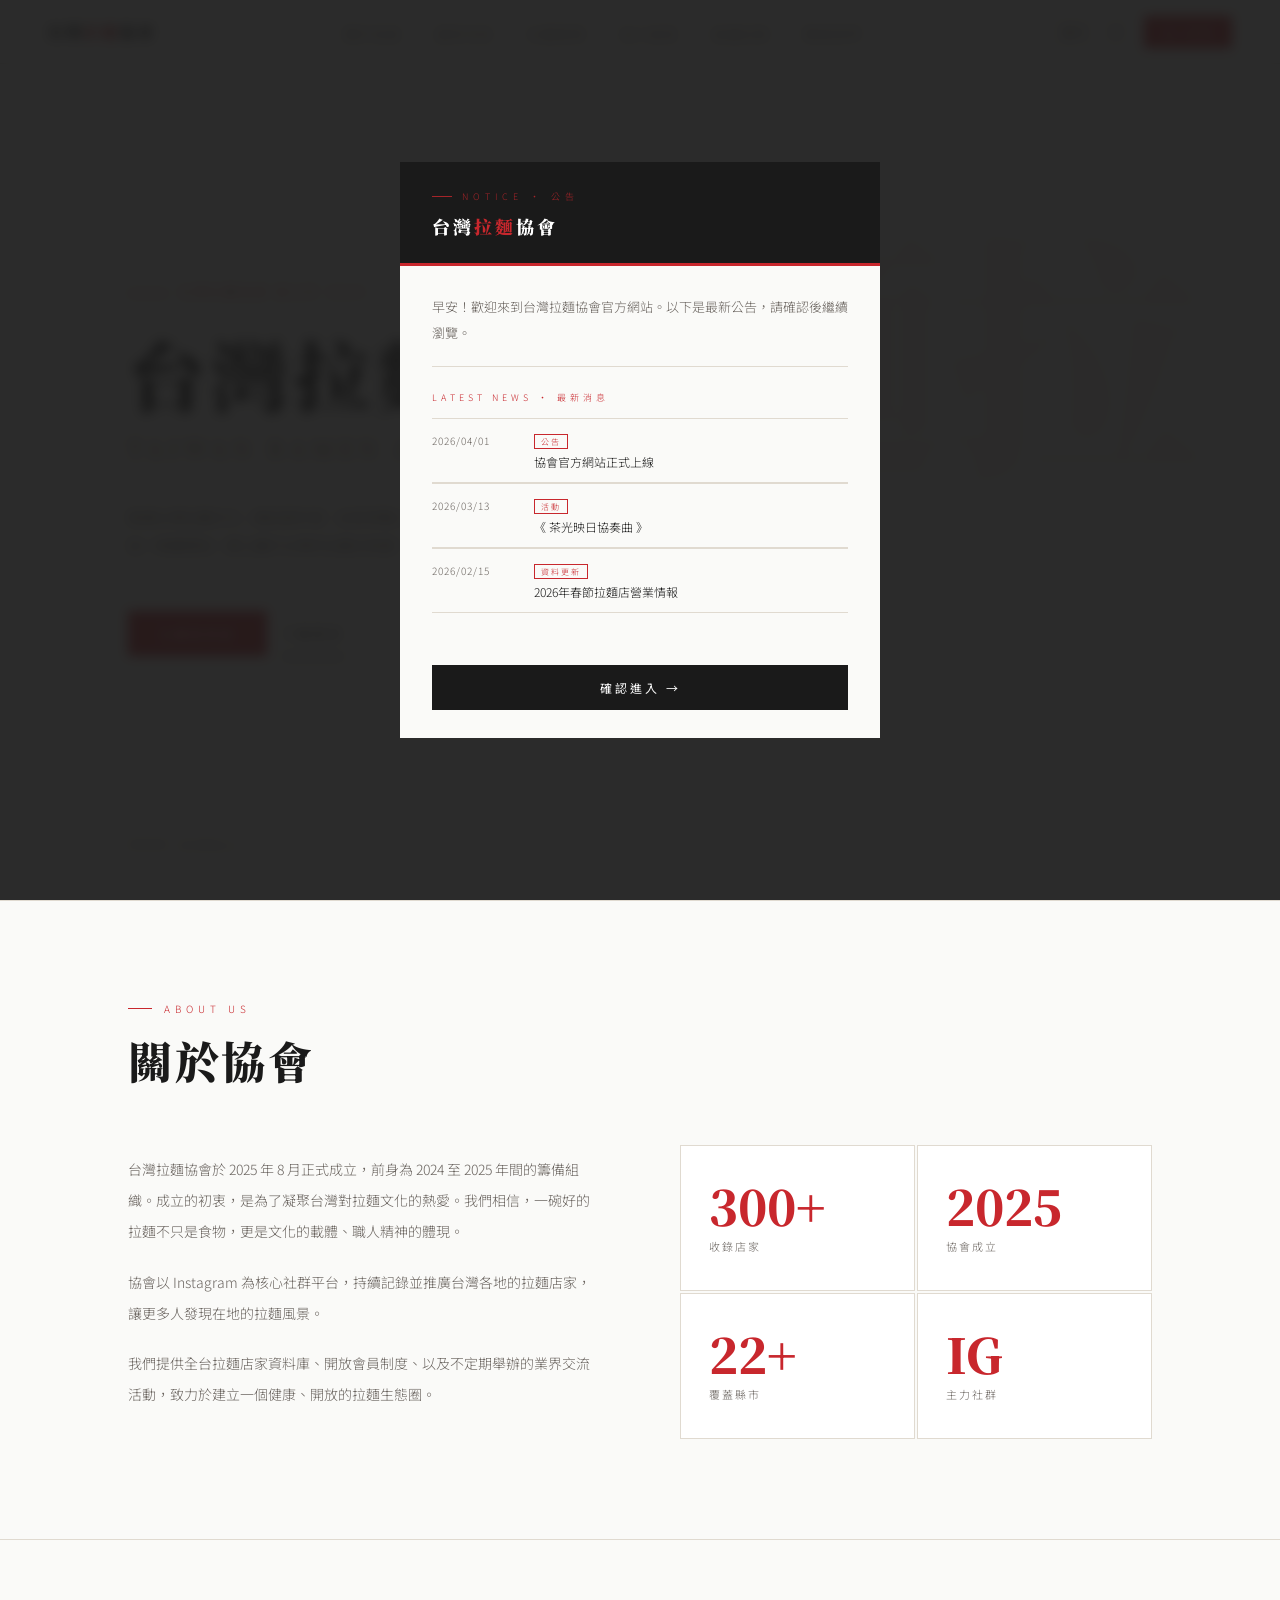
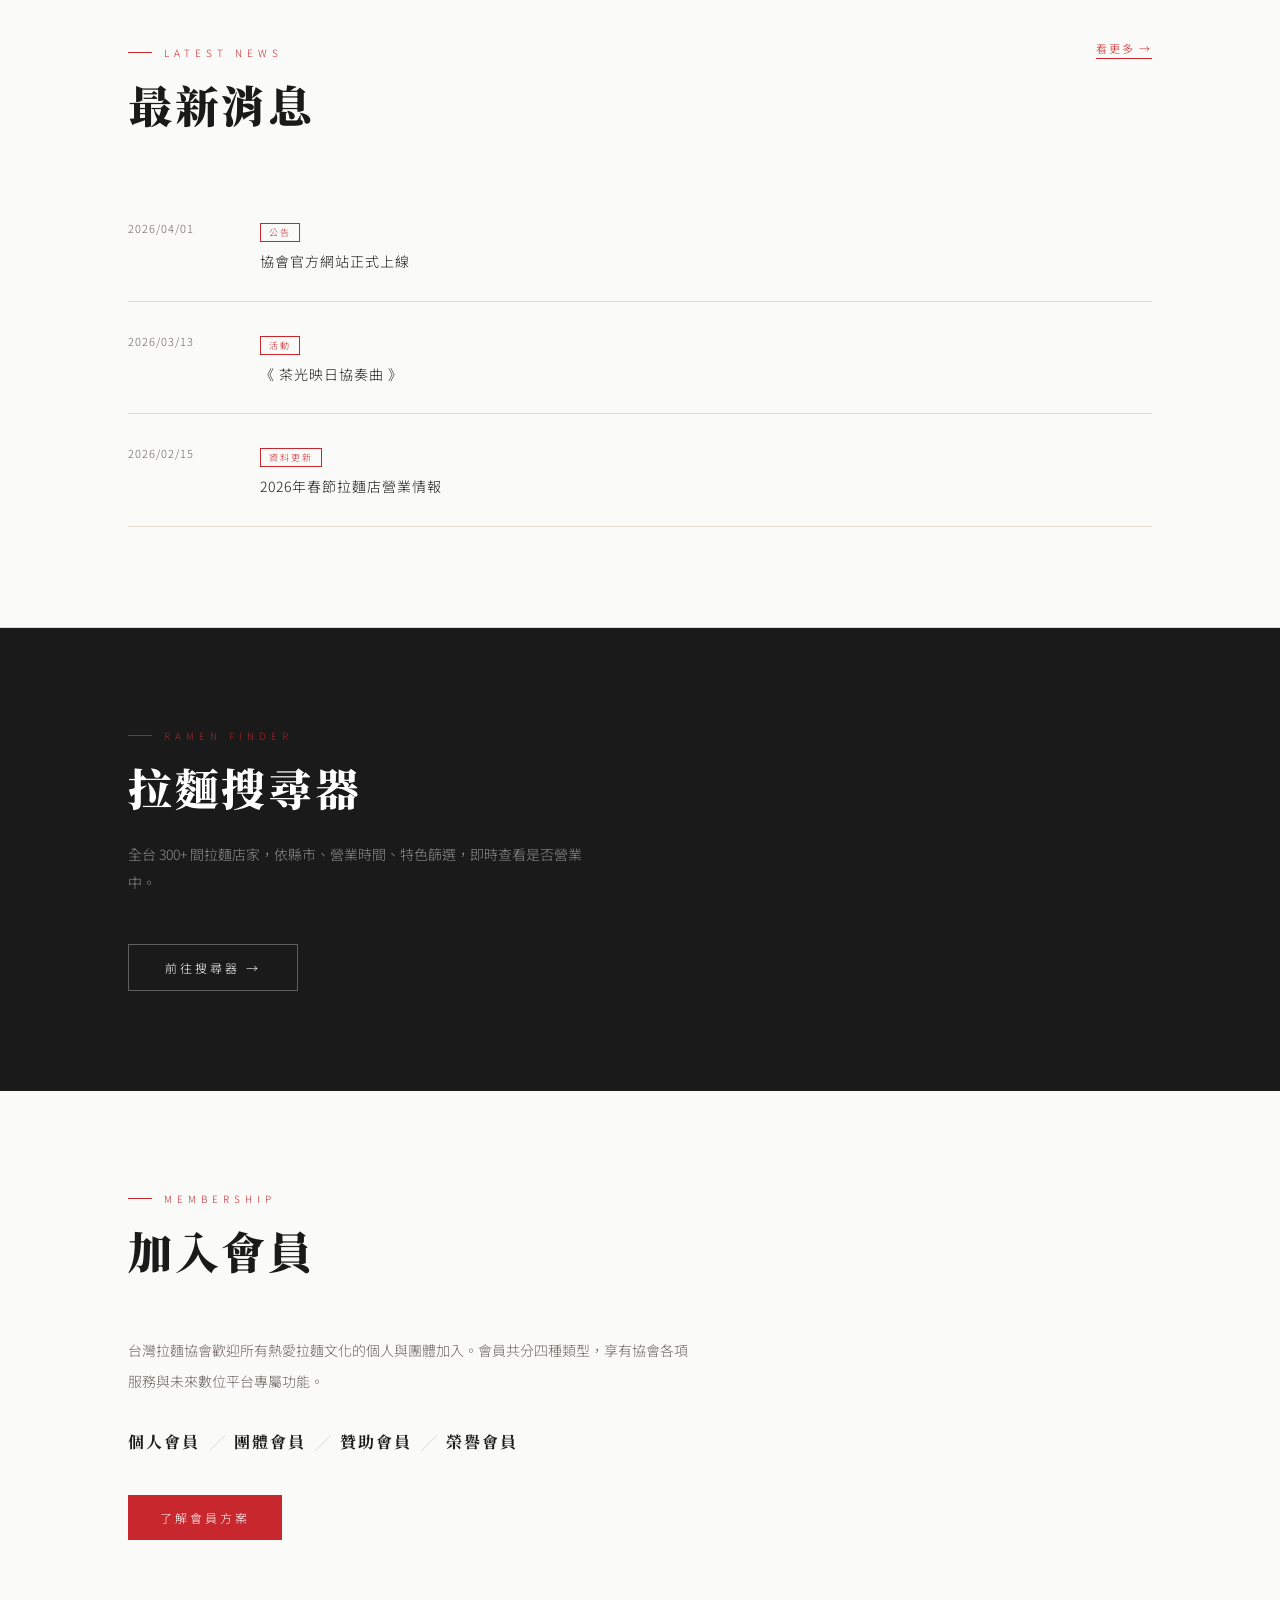
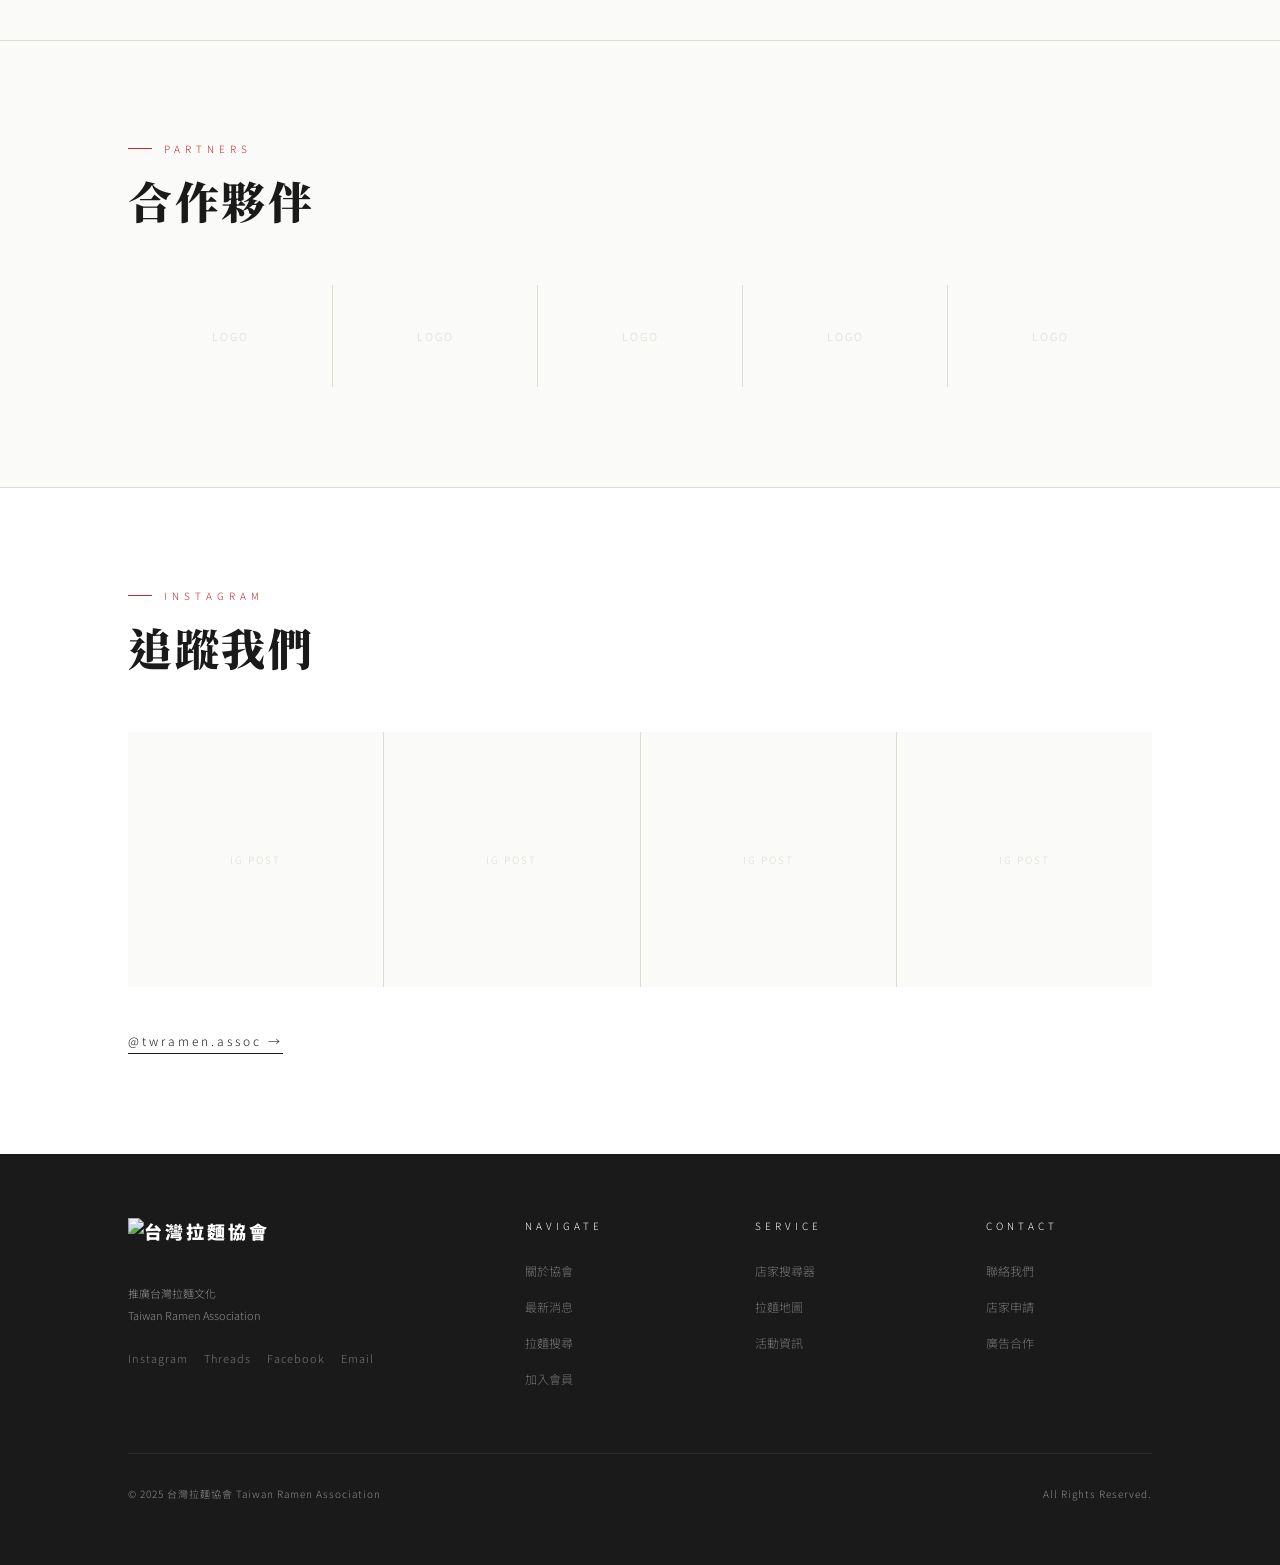
==== commit 664b77d1: "修正 iOS/Android 手機捲動鎖定：改用 position:fixed 方式，更新 news.json Co-Authored-By: Claude Sonnet 4.6 <noreply@a" ====
--- a/index.html
+++ b/index.html
@@ -305,6 +305,145 @@
       border-color: var(--red);
     }
 
+    /* ── DAILY ANNOUNCE OVERLAY ── */
+    #announce-overlay {
+      display: none;
+      position: fixed;
+      inset: 0;
+      z-index: 2000;
+      background: rgba(26, 26, 26, 0.92);
+      backdrop-filter: blur(6px);
+      align-items: center;
+      justify-content: center;
+      padding: 24px;
+    }
+    #announce-overlay.open { display: flex; }
+    .announce-card {
+      background: var(--paper);
+      max-width: 480px;
+      width: 100%;
+      max-height: 90vh;
+      overflow-y: auto;
+      position: relative;
+    }
+    .announce-header {
+      background: var(--ink);
+      color: var(--white);
+      padding: 28px 32px 24px;
+      border-bottom: 3px solid var(--red);
+    }
+    .announce-label {
+      font-size: 9px;
+      letter-spacing: 5px;
+      color: rgba(200,39,45,0.8);
+      margin-bottom: 10px;
+      display: flex;
+      align-items: center;
+      gap: 10px;
+    }
+    .announce-label::before {
+      content: '';
+      display: inline-block;
+      width: 20px;
+      height: 1px;
+      background: rgba(200,39,45,0.8);
+    }
+    .announce-site-name {
+      font-family: 'Noto Serif TC', serif;
+      font-size: 18px;
+      font-weight: 900;
+      letter-spacing: 3px;
+      color: var(--white);
+    }
+    .announce-site-name span { color: var(--red); }
+    .announce-body { padding: 28px 32px; }
+    .announce-greeting {
+      font-size: 13px;
+      line-height: 2;
+      color: var(--muted);
+      margin-bottom: 24px;
+      padding-bottom: 20px;
+      border-bottom: 1px solid var(--line);
+    }
+    .announce-news-title {
+      font-size: 9px;
+      letter-spacing: 4px;
+      color: var(--red);
+      margin-bottom: 14px;
+    }
+    .announce-news-list { list-style: none; margin-bottom: 24px; }
+    .announce-news-item {
+      display: grid;
+      grid-template-columns: 90px 1fr;
+      gap: 12px;
+      padding: 12px 0;
+      border-bottom: 1px solid var(--line);
+      font-size: 12px;
+      text-decoration: none;
+      color: inherit;
+      transition: opacity 0.2s;
+    }
+    .announce-news-item:first-child { border-top: 1px solid var(--line); }
+    .announce-news-item.has-link:hover { opacity: 0.6; cursor: pointer; }
+    .announce-news-date { color: var(--muted); font-size: 10px; letter-spacing: 1px; padding-top: 2px; }
+    .announce-news-tag {
+      display: inline-block;
+      font-size: 8px;
+      letter-spacing: 2px;
+      color: var(--red);
+      border: 1px solid var(--red);
+      padding: 1px 6px;
+      margin-bottom: 4px;
+    }
+    .announce-footer { padding: 0 32px 28px; display: flex; flex-direction: column; gap: 10px; }
+    .announce-confirm {
+      display: block;
+      width: 100%;
+      padding: 14px;
+      background: var(--ink);
+      color: var(--white);
+      border: none;
+      font-size: 12px;
+      letter-spacing: 3px;
+      font-family: inherit;
+      cursor: pointer;
+      transition: background 0.2s;
+      text-align: center;
+    }
+    .announce-confirm:hover { background: var(--red); }
+    @media (max-width: 500px) {
+      .announce-header { padding: 22px 20px 18px; }
+      .announce-body { padding: 20px 20px; }
+      .announce-footer { padding: 0 20px 20px; }
+    }
+
+    /* ── APRIL FOOLS ── */
+    .btn-live {
+      display: inline-flex;
+      align-items: center;
+      gap: 10px;
+      font-size: 12px;
+      letter-spacing: 2px;
+      color: var(--white);
+      border: 1px solid rgba(255,255,255,0.3);
+      padding: 14px 36px;
+      text-decoration: none;
+      transition: all 0.2s;
+      margin-left: 16px;
+    }
+    .btn-live:hover { background: rgba(255,255,255,0.08); border-color: rgba(255,255,255,0.6); }
+    .live-dot {
+      width: 8px; height: 8px;
+      border-radius: 50%;
+      background: #ff4444;
+      flex-shrink: 0;
+      animation: livepulse 1.2s ease-in-out infinite;
+    }
+    @keyframes livepulse {
+      0%, 100% { opacity: 1; box-shadow: 0 0 0 0 rgba(255,68,68,0.6); }
+      50% { opacity: 0.7; box-shadow: 0 0 0 5px rgba(255,68,68,0); }
+    }
+
     /* ── MEMBERSHIP (首頁簡短版) ── */
     .join-desc { font-size: 14px; line-height: 2.2; color: var(--muted); max-width: 560px; margin-bottom: 32px; }
     .join-types { display: flex; flex-wrap: wrap; align-items: center; gap: 8px; }
@@ -520,6 +659,26 @@
   </style>
 </head>
 <body>
+
+  <!-- DAILY ANNOUNCE OVERLAY -->
+  <div id="announce-overlay">
+    <div class="announce-card">
+      <div class="announce-header">
+        <p class="announce-label">NOTICE · 公告</p>
+        <div class="announce-site-name">台灣<span>拉麵</span>協會</div>
+      </div>
+      <div class="announce-body">
+        <p class="announce-greeting" id="announce-greeting">歡迎來到台灣拉麵協會官方網站。</p>
+        <p class="announce-news-title">LATEST NEWS · 最新消息</p>
+        <ul class="announce-news-list" id="announce-news-list">
+          <li style="font-size:12px;color:var(--muted);padding:12px 0;">載入中…</li>
+        </ul>
+      </div>
+      <div class="announce-footer">
+        <button class="announce-confirm" onclick="closeAnnounce()">確認進入 →</button>
+      </div>
+    </div>
+  </div>
 
   <!-- NAV -->
   <nav>
@@ -624,7 +783,12 @@
     <p class="section-label" data-i18n="finder_label">RAMEN FINDER</p>
     <h2 class="section-title" data-i18n="finder_title">拉麵搜尋器</h2>
     <p class="finder-desc" data-i18n="finder_desc">全台 300+ 間拉麵店家，依縣市、營業時間、特色篩選，即時查看是否營業中。</p>
-    <a href="#" onclick="openFinder();return false;" class="btn-finder" data-i18n="finder_cta">前往搜尋器 →</a>
+    <div style="display:flex;flex-wrap:wrap;gap:0;align-items:center;">
+      <a href="#" onclick="openFinder();return false;" class="btn-finder" data-i18n="finder_cta">前往搜尋器 →</a>
+      <a id="april-fools-btn" href="https://www.youtube.com/watch?v=dQw4w9WgXcQ" target="_blank" rel="noopener" class="btn-live">
+        <span class="live-dot"></span>即時排隊情報
+      </a>
+    </div>
   </section>
 
   <!-- MEMBERSHIP -->
@@ -731,17 +895,117 @@
   </div>
 
   <script>
+    // ── SCROLL LOCK (iOS / Android fix) ──
+    function lockScroll() {
+      const y = window.scrollY;
+      document.body.dataset.scrollY = y;
+      document.body.style.top = `-${y}px`;
+      document.body.classList.add('scroll-locked');
+    }
+    function unlockScroll() {
+      const y = parseInt(document.body.dataset.scrollY || 0);
+      document.body.classList.remove('scroll-locked');
+      document.body.style.top = '';
+      window.scrollTo(0, y);
+    }
+
+    // ── DAILY ANNOUNCE ──
+    (function() {
+      const key = 'tra_announce_date';
+      const today = new Date().toLocaleDateString('zh-TW', { timeZone: 'Asia/Taipei' });
+      const seen  = localStorage.getItem(key);
+      if (seen === today) return; // 今天已看過，不顯示
+
+      // 顯示 overlay
+      document.getElementById('announce-overlay').classList.add('open');
+      lockScroll();
+
+      // 載入 news.json 填入最新消息
+      fetch('news.json?t=' + Date.now())
+        .then(r => r.json())
+        .then(data => {
+          const list = document.getElementById('announce-news-list');
+          list.innerHTML = '';
+
+          // 愚人節限定：4/2 00:00 UTC+8 前加入彩蛋項目
+          const aprilDeadline = new Date('2026-04-02T00:00:00+08:00');
+          if (Date.now() < aprilDeadline.getTime()) {
+            const aprilItem = document.createElement('li');
+            aprilItem.innerHTML = `
+              <a class="announce-news-item has-link" href="https://www.youtube.com/watch?v=dQw4w9WgXcQ" target="_blank" rel="noopener">
+                <span class="announce-news-date">2026/04/01</span>
+                <span>
+                  <span class="announce-news-tag">NEW</span><br>
+                  <span style="display:inline-flex;align-items:center;gap:6px;">
+                    <span class="live-dot"></span>即時排隊情報系統正式上線
+                  </span>
+                </span>
+              </a>`;
+            list.appendChild(aprilItem);
+          }
+
+          // 最新 3 筆 news
+          data.slice(0, 3).forEach(item => {
+            const li = document.createElement('li');
+            if (item.url) {
+              li.innerHTML = `
+                <a class="announce-news-item has-link" href="${item.url}" target="_blank" rel="noopener">
+                  <span class="announce-news-date">${item.date}</span>
+                  <span><span class="announce-news-tag">${item.tag}</span><br>${item.title}</span>
+                </a>`;
+            } else {
+              li.innerHTML = `
+                <div class="announce-news-item">
+                  <span class="announce-news-date">${item.date}</span>
+                  <span><span class="announce-news-tag">${item.tag}</span><br>${item.title}</span>
+                </div>`;
+            }
+            list.appendChild(li);
+          });
+
+          // 問候語（早/午/晚）
+          const hr = new Date().toLocaleString('zh-TW', { timeZone: 'Asia/Taipei', hour: 'numeric', hour12: false }) | 0;
+          const greet = hr < 12 ? '早安！' : hr < 18 ? '午安！' : '晚安！';
+          document.getElementById('announce-greeting').textContent =
+            greet + '歡迎來到台灣拉麵協會官方網站。以下是最新公告，請確認後繼續瀏覽。';
+        })
+        .catch(() => {
+          document.getElementById('announce-news-list').innerHTML =
+            '<li style="font-size:12px;color:var(--muted);padding:12px 0;">暫無公告。</li>';
+        });
+    })();
+
+    function closeAnnounce() {
+      const today = new Date().toLocaleDateString('zh-TW', { timeZone: 'Asia/Taipei' });
+      localStorage.setItem('tra_announce_date', today);
+      document.getElementById('announce-overlay').classList.remove('open');
+      unlockScroll();
+    }
+
+    // ── APRIL FOOLS: 4/2 00:00 UTC+8 自動關閉 ──
+    (function() {
+      const deadline = new Date('2026-04-02T00:00:00+08:00');
+      const btn = document.getElementById('april-fools-btn');
+      if (!btn) return;
+      if (Date.now() >= deadline.getTime()) {
+        btn.remove();
+      } else {
+        const ms = deadline.getTime() - Date.now();
+        setTimeout(() => btn.remove(), ms);
+      }
+    })();
+
     // ── FINDER OVERLAY ──
     function openFinder() {
       const overlay = document.getElementById('finder-overlay');
       const frame = document.getElementById('finder-frame');
       if (!frame.getAttribute('src')) frame.setAttribute('src', 'finder.html');
       overlay.classList.add('open');
-      document.body.style.overflow = 'hidden';
+      lockScroll();
     }
     function closeFinder() {
       document.getElementById('finder-overlay').classList.remove('open');
-      document.body.style.overflow = '';
+      unlockScroll();
     }
     document.addEventListener('keydown', e => { if (e.key === 'Escape') closeFinder(); });
 
--- a/style.css
+++ b/style.css
@@ -149,6 +149,13 @@
   background: var(--red);
 }
 
+/* ── SCROLL LOCK (iOS fix) ── */
+body.scroll-locked {
+  position: fixed;
+  width: 100%;
+  overflow-y: scroll; /* 桌機保留 scrollbar 位置，避免版面位移 */
+}
+
 /* ── MOBILE NAV ── */
 @media (max-width: 768px) {
   nav { padding: 0 20px; }
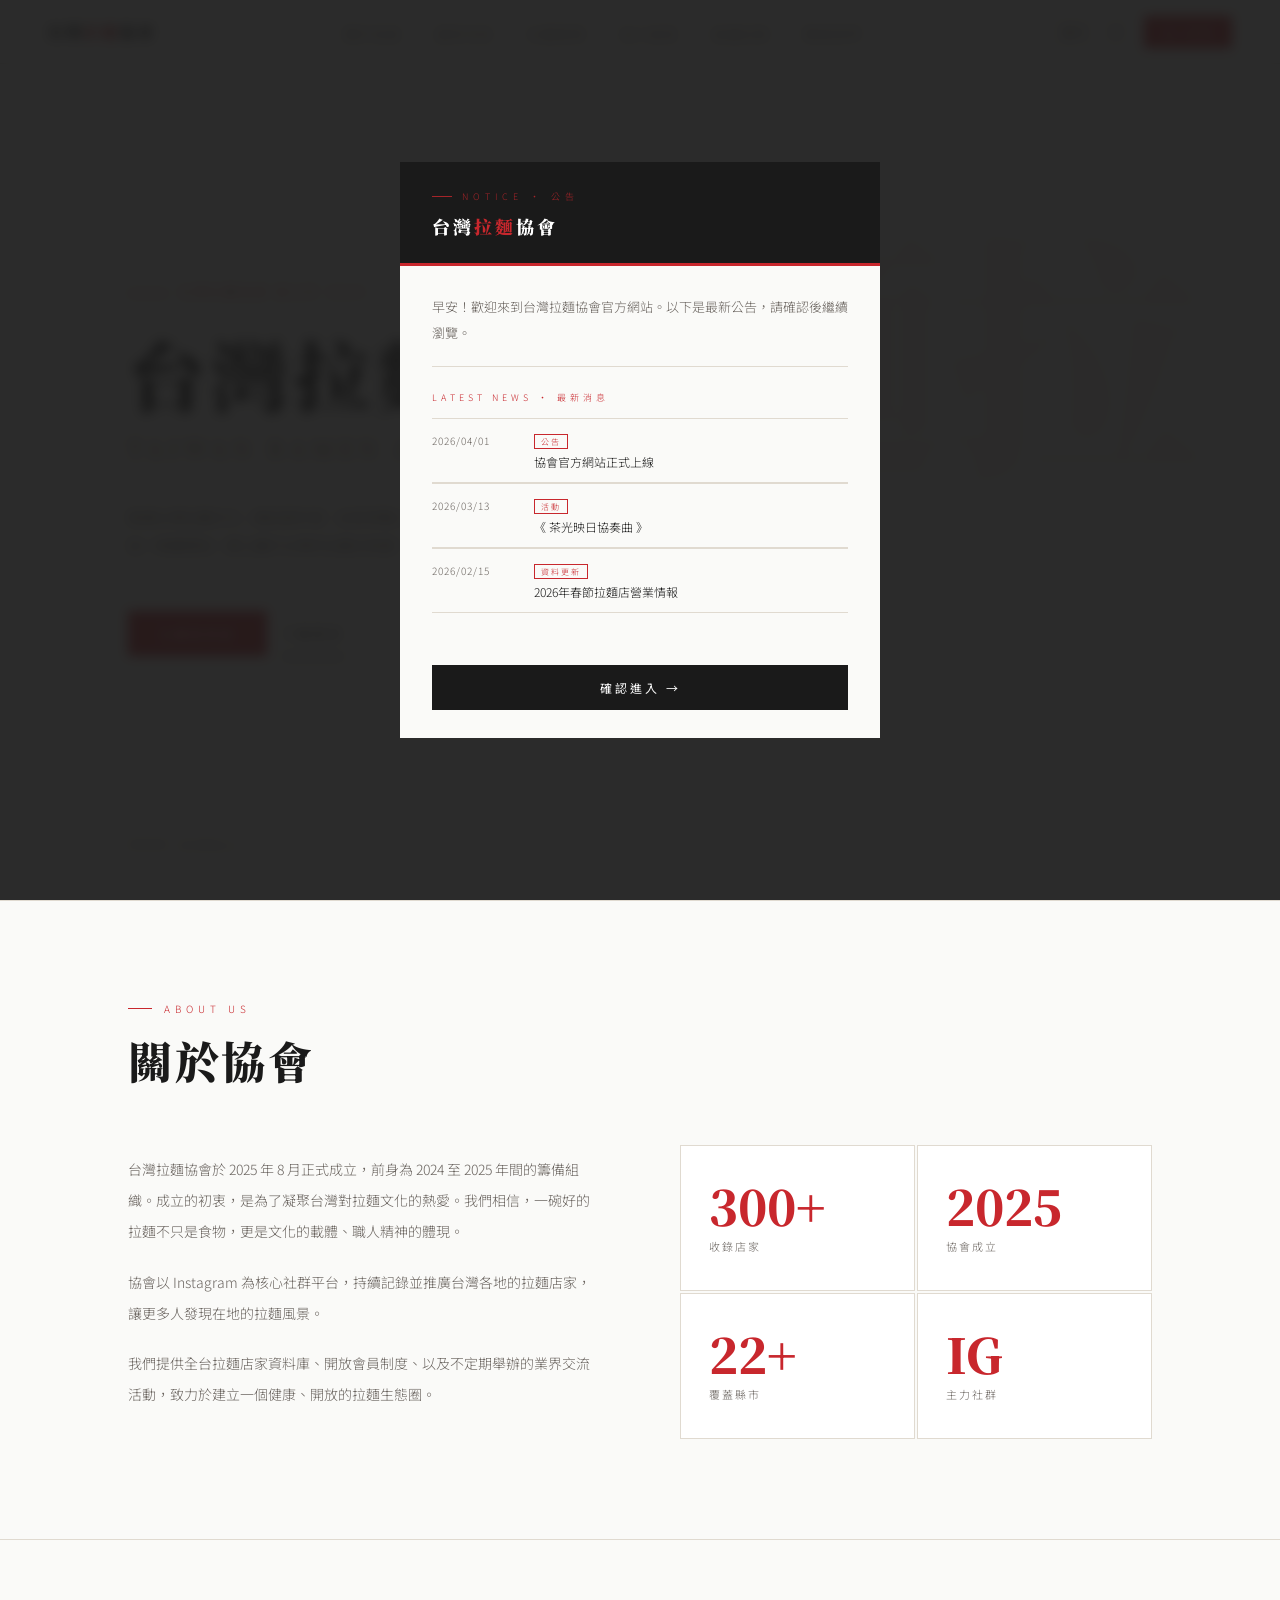
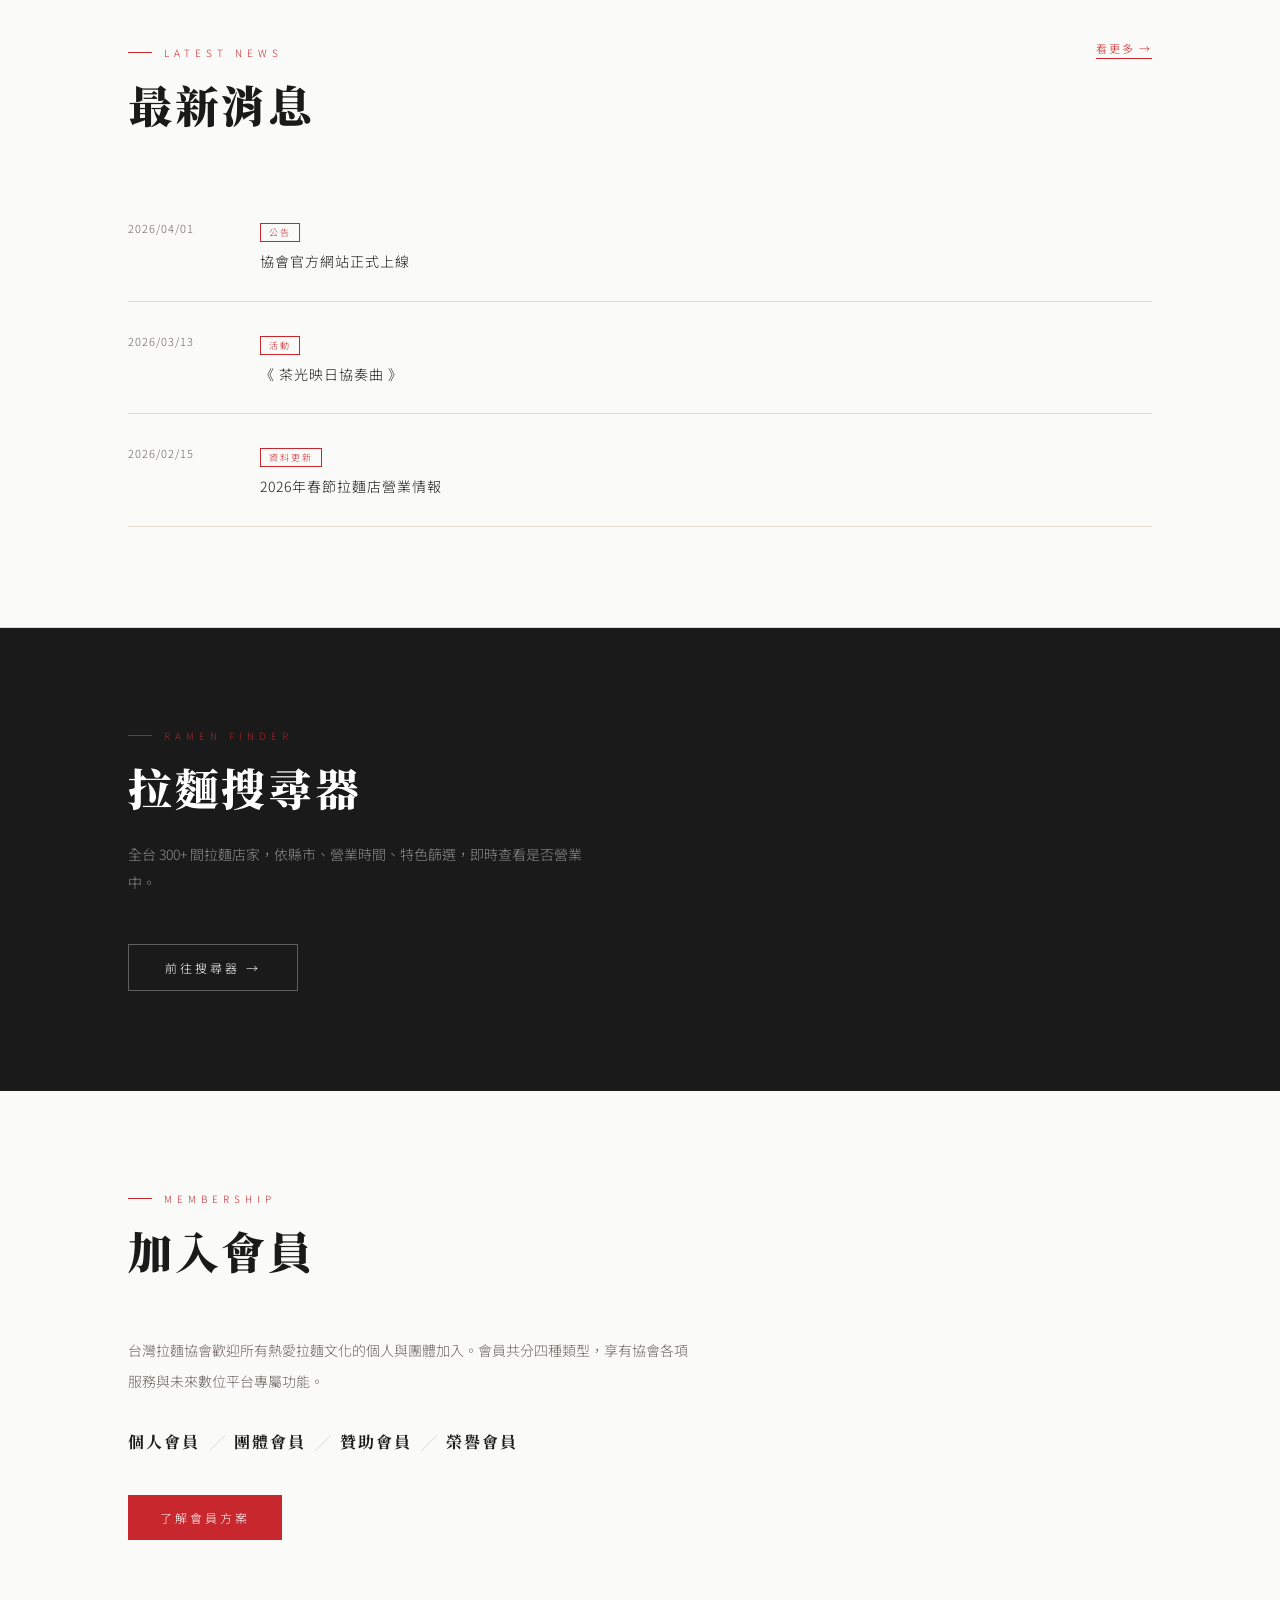
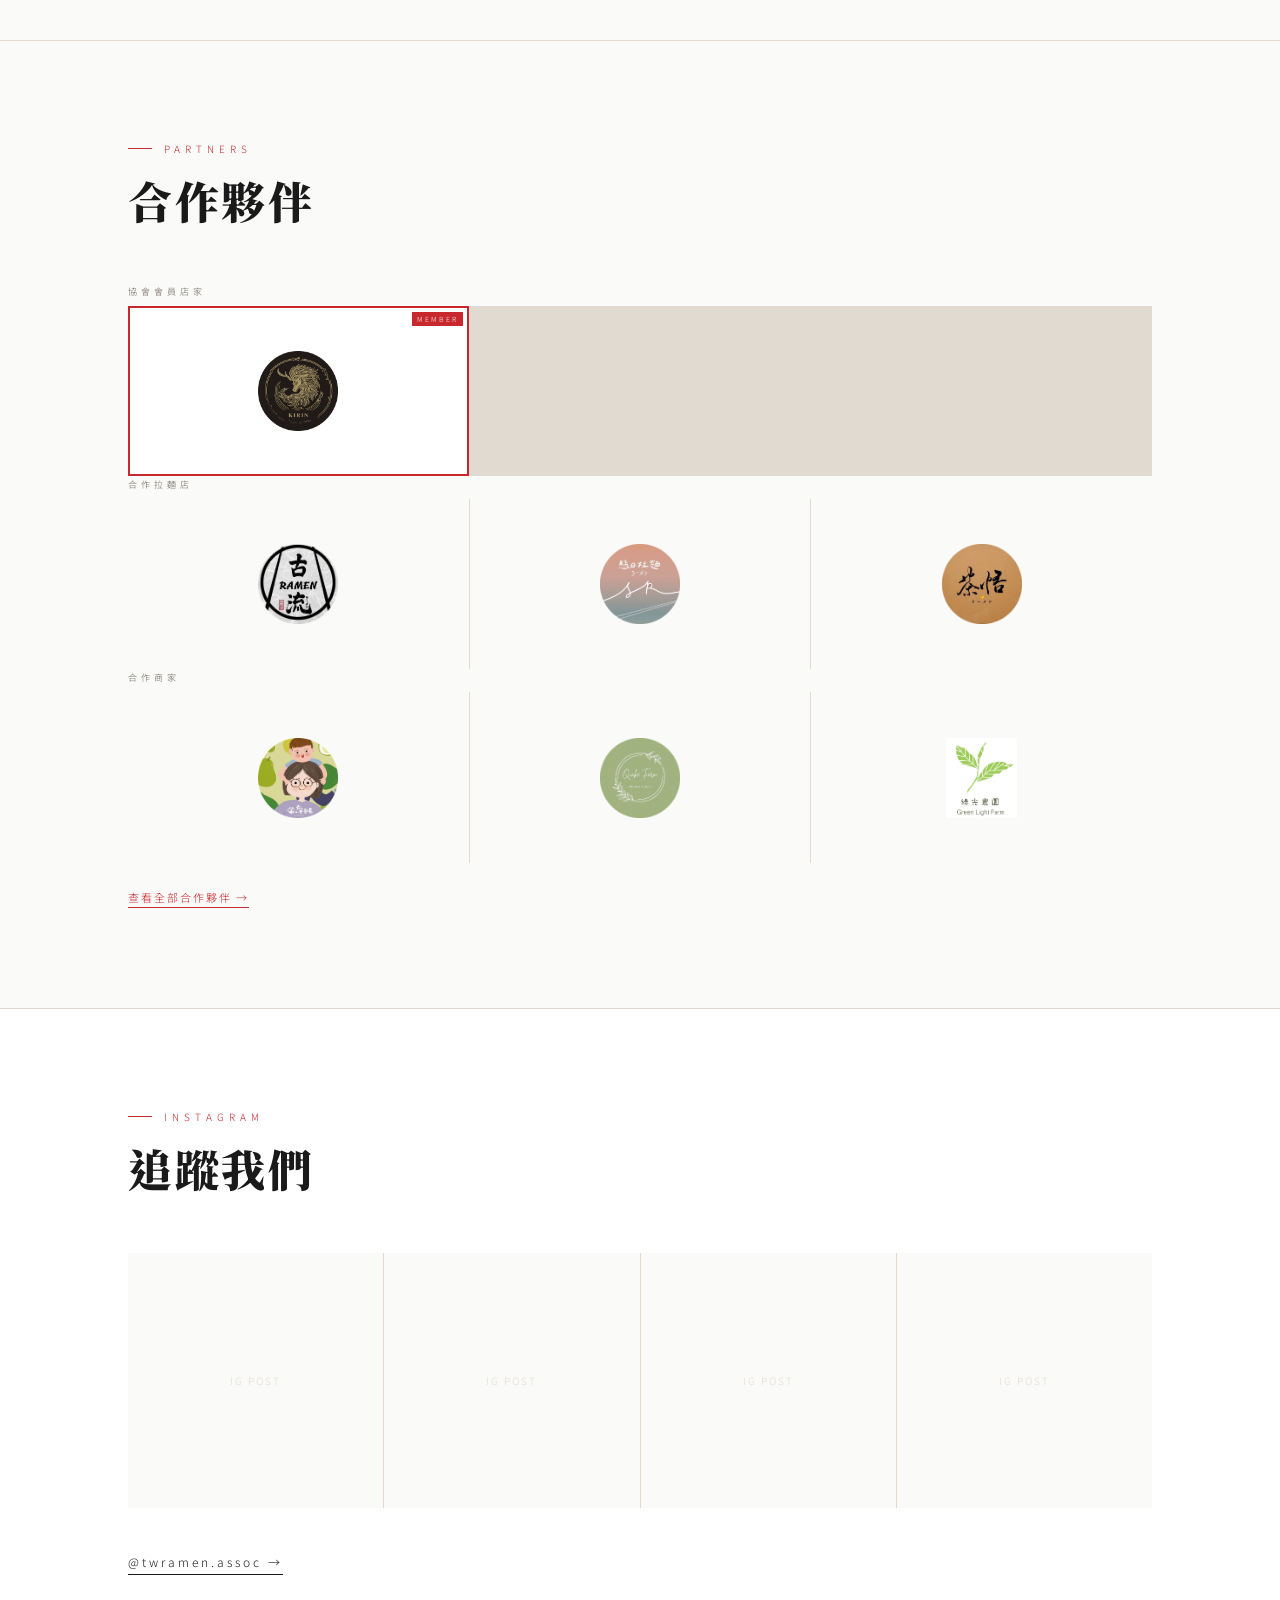
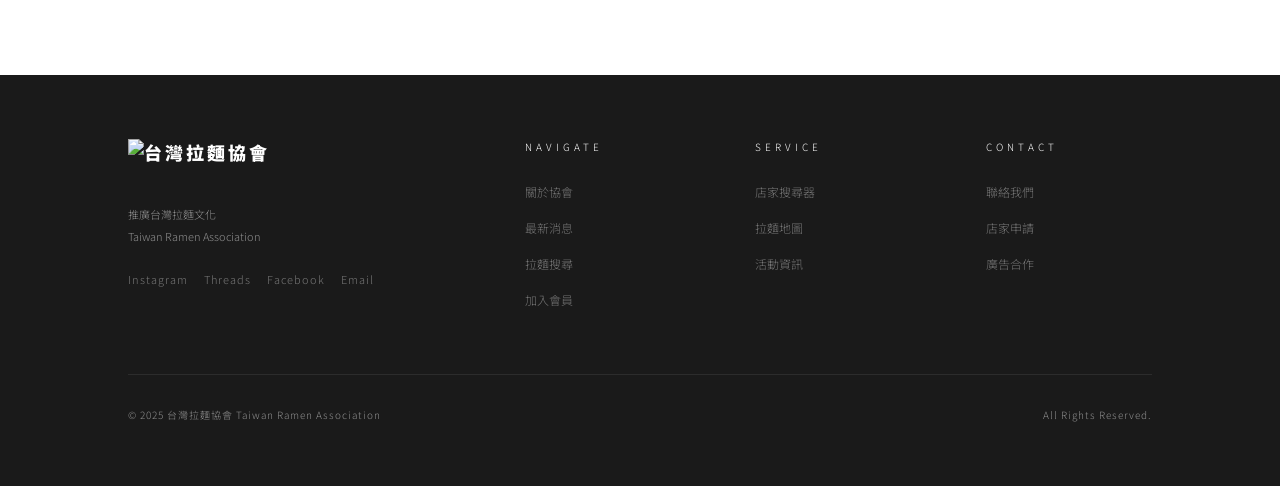
==== commit 556a9884: "新增 partners.json/html，區分會員店家、合作拉麵店、合作商家三類 Co-Authored-By: Claude Sonnet 4.6 <noreply@anthropic.com>" ====
--- a/index.html
+++ b/index.html
@@ -411,6 +411,45 @@
       text-align: center;
     }
     .announce-confirm:hover { background: var(--red); }
+
+    /* ── APRIL FOOLS TOAST ── */
+    #april-toast {
+      display: none;
+      position: fixed;
+      inset: 0;
+      z-index: 3000;
+      align-items: center;
+      justify-content: center;
+      pointer-events: none;
+    }
+    #april-toast.show { display: flex; }
+    .april-toast-inner {
+      text-align: center;
+      animation: aprilPop 2.8s ease forwards;
+    }
+    .april-toast-text {
+      font-family: 'Noto Serif TC', serif;
+      font-size: clamp(48px, 12vw, 96px);
+      font-weight: 900;
+      color: var(--red);
+      letter-spacing: 0.08em;
+      line-height: 1.2;
+      text-shadow: 0 4px 32px rgba(200,39,45,0.3);
+    }
+    .april-toast-sub {
+      font-size: clamp(13px, 3vw, 18px);
+      letter-spacing: 4px;
+      color: var(--muted);
+      margin-top: 12px;
+    }
+    @keyframes aprilPop {
+      0%   { opacity: 0; transform: scale(0.5); }
+      15%  { opacity: 1; transform: scale(1.08); }
+      25%  { transform: scale(0.97); }
+      35%  { transform: scale(1); }
+      70%  { opacity: 1; }
+      100% { opacity: 0; transform: scale(1.05); }
+    }
     @media (max-width: 500px) {
       .announce-header { padding: 22px 20px 18px; }
       .announce-body { padding: 20px 20px; }
@@ -516,24 +555,56 @@
     }
 
     /* ── PARTNERS ── */
+    .partners-cat {
+      font-size: 9px;
+      letter-spacing: 4px;
+      color: var(--muted);
+      margin-bottom: 8px;
+    }
+    .partners-cat + .partners-cat { margin-top: 32px; }
     .partners-grid {
       display: grid;
-      grid-template-columns: repeat(5, 1fr);
       gap: 1px;
       background: var(--line);
-    }
+      margin-bottom: 2px;
+    }
+    .partners-grid-4 { grid-template-columns: repeat(4, 1fr); }
+    .partners-grid-3 { grid-template-columns: repeat(3, 1fr); }
     .partner-slot {
       background: var(--paper);
       aspect-ratio: 2/1;
       display: flex;
       align-items: center;
       justify-content: center;
+      padding: 16px;
+      transition: opacity 0.2s;
+    }
+    .partner-slot:hover { opacity: 0.7; }
+    .partner-slot img { max-height: 80px; max-width: 100%; width: auto; object-fit: contain; }
+    .partner-slot--member { background: var(--white); outline: 2px solid var(--red); outline-offset: -2px; }
+    .partner-member-badge {
+      position: absolute;
+      top: 6px; right: 6px;
+      font-size: 7px;
+      letter-spacing: 2px;
+      color: var(--white);
+      background: var(--red);
+      padding: 2px 5px;
+      pointer-events: none;
+    }
+    .partner-slot { position: relative; }
+    .partners-more {
       font-size: 11px;
       letter-spacing: 2px;
-      color: var(--line);
-      transition: color 0.2s;
-    }
-    .partner-slot:hover { color: var(--muted); }
+      color: var(--red);
+      text-decoration: none;
+      border-bottom: 1px solid var(--red);
+      padding-bottom: 2px;
+      margin-top: 24px;
+      display: inline-block;
+      transition: opacity 0.2s;
+    }
+    .partners-more:hover { opacity: 0.6; }
 
     /* ── INSTAGRAM ── */
     .ig-section { background: var(--white); }
@@ -652,7 +723,8 @@
       .hero-bg-kanji { display: none; }
       .about-grid { grid-template-columns: 1fr; gap: 48px; }
       .membership-grid { grid-template-columns: 1fr; }
-      .partners-grid { grid-template-columns: repeat(3, 1fr); }
+      .partners-grid-4, .partners-grid-3 { grid-template-columns: repeat(2, 1fr); }
+      .partners-more { margin-top: 16px; }
       .ig-grid { grid-template-columns: repeat(2, 1fr); }
       .footer-grid { grid-template-columns: 1fr 1fr; gap: 40px; }
     }
@@ -677,6 +749,14 @@
       <div class="announce-footer">
         <button class="announce-confirm" onclick="closeAnnounce()">確認進入 →</button>
       </div>
+    </div>
+  </div>
+
+  <!-- APRIL FOOLS TOAST -->
+  <div id="april-toast">
+    <div class="april-toast-inner">
+      <div class="april-toast-text">愚人節快樂</div>
+      <div class="april-toast-sub">APRIL FOOLS' DAY 🎉</div>
     </div>
   </div>
 
@@ -814,13 +894,8 @@
   <section id="partners">
     <p class="section-label" data-i18n="partners_label">PARTNERS</p>
     <h2 class="section-title" data-i18n="partners_title">合作夥伴</h2>
-    <div class="partners-grid">
-      <div class="partner-slot">LOGO</div>
-      <div class="partner-slot">LOGO</div>
-      <div class="partner-slot">LOGO</div>
-      <div class="partner-slot">LOGO</div>
-      <div class="partner-slot">LOGO</div>
-    </div>
+    <div id="partners-index"></div>
+    <a href="partners.html" class="partners-more">查看全部合作夥伴 →</a>
   </section>
 
   <div class="divider"></div>
@@ -895,6 +970,9 @@
   </div>
 
   <script>
+    // ── APRIL FOOLS FLAG ──
+    let _aprilClicked = false;
+
     // ── SCROLL LOCK (iOS / Android fix) ──
     function lockScroll() {
       const y = window.scrollY;
@@ -941,6 +1019,7 @@
                   </span>
                 </span>
               </a>`;
+            aprilItem.querySelector('a').addEventListener('click', () => { _aprilClicked = true; });
             list.appendChild(aprilItem);
           }
 
@@ -980,6 +1059,12 @@
       localStorage.setItem('tra_announce_date', today);
       document.getElementById('announce-overlay').classList.remove('open');
       unlockScroll();
+      if (_aprilClicked) {
+        _aprilClicked = false;
+        const toast = document.getElementById('april-toast');
+        toast.classList.add('show');
+        setTimeout(() => toast.classList.remove('show'), 2800);
+      }
     }
 
     // ── APRIL FOOLS: 4/2 00:00 UTC+8 自動關閉 ──
@@ -1030,6 +1115,46 @@
             li.innerHTML = `<div class="news-item" style="cursor:default;">${inner}</div>`;
           }
           list.appendChild(li);
+        });
+      });
+
+    // ── HOME PARTNERS ──
+    fetch('partners.json?t=' + Date.now())
+      .then(r => r.json())
+      .then(data => {
+        const container = document.getElementById('partners-index');
+        if (!container) return;
+        const featured = data.filter(p => p.featured).slice(0, 8);
+        const groups = {};
+        featured.forEach(p => {
+          if (!groups[p.category]) groups[p.category] = [];
+          groups[p.category].push(p);
+        });
+        const cats = [
+          { key: 'member',  label: '協會會員店家',  isMember: true  },
+          { key: 'ramen',   label: '合作拉麵店',    isMember: false },
+          { key: 'partner', label: '合作商家',      isMember: false }
+        ];
+        cats.forEach(cat => {
+          const items = groups[cat.key];
+          if (!items || !items.length) return;
+          const colClass = items.length <= 3 ? 'partners-grid-3' : 'partners-grid-4';
+          const catEl = document.createElement('p');
+          catEl.className = 'partners-cat';
+          catEl.textContent = cat.label;
+          container.appendChild(catEl);
+          const grid = document.createElement('div');
+          grid.className = `partners-grid ${colClass}`;
+          items.forEach(p => {
+            const slot = document.createElement('div');
+            slot.className = 'partner-slot' + (cat.isMember ? ' partner-slot--member' : '');
+            const badge = cat.isMember ? '<span class="partner-member-badge">MEMBER</span>' : '';
+            slot.innerHTML = badge + (p.url
+              ? `<a href="${p.url}" target="_blank" rel="noopener"><img src="${p.logo}" alt="${p.name}"></a>`
+              : `<img src="${p.logo}" alt="${p.name}">`);
+            grid.appendChild(slot);
+          });
+          container.appendChild(grid);
         });
       });
 
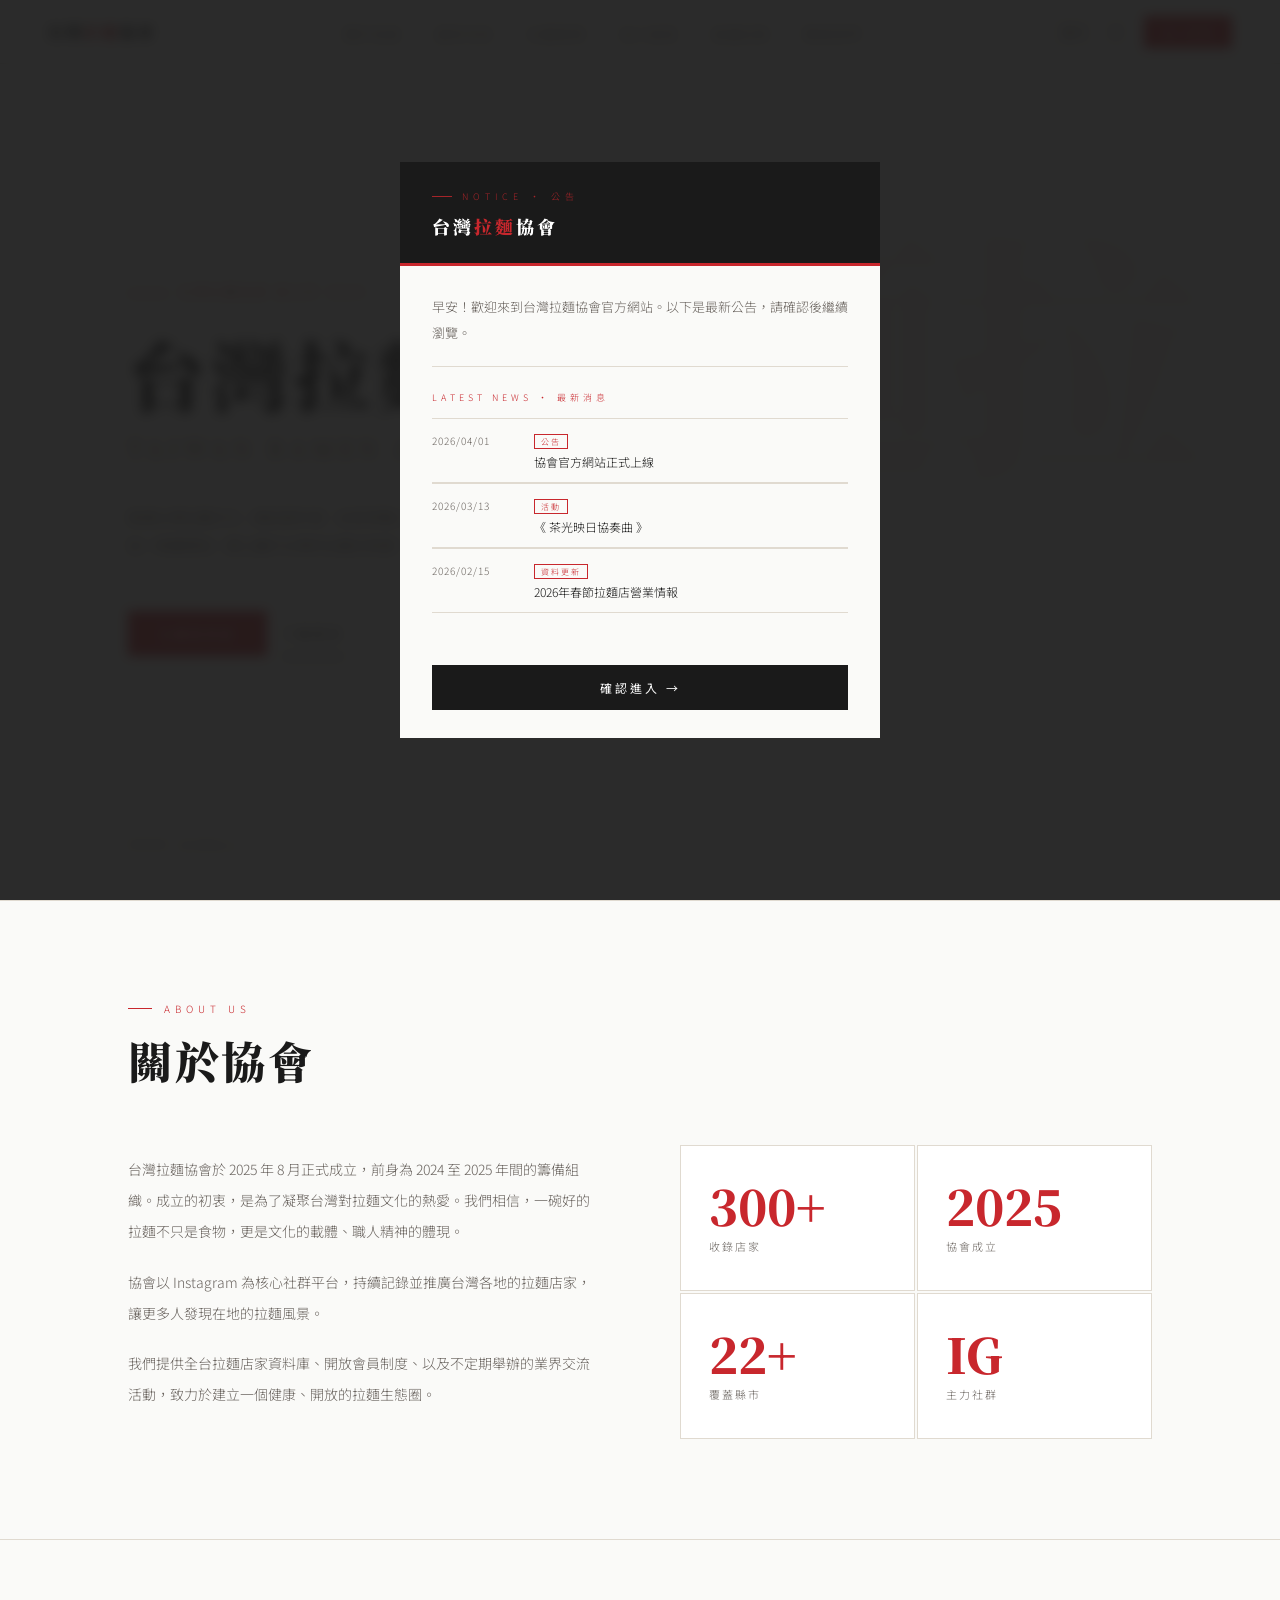
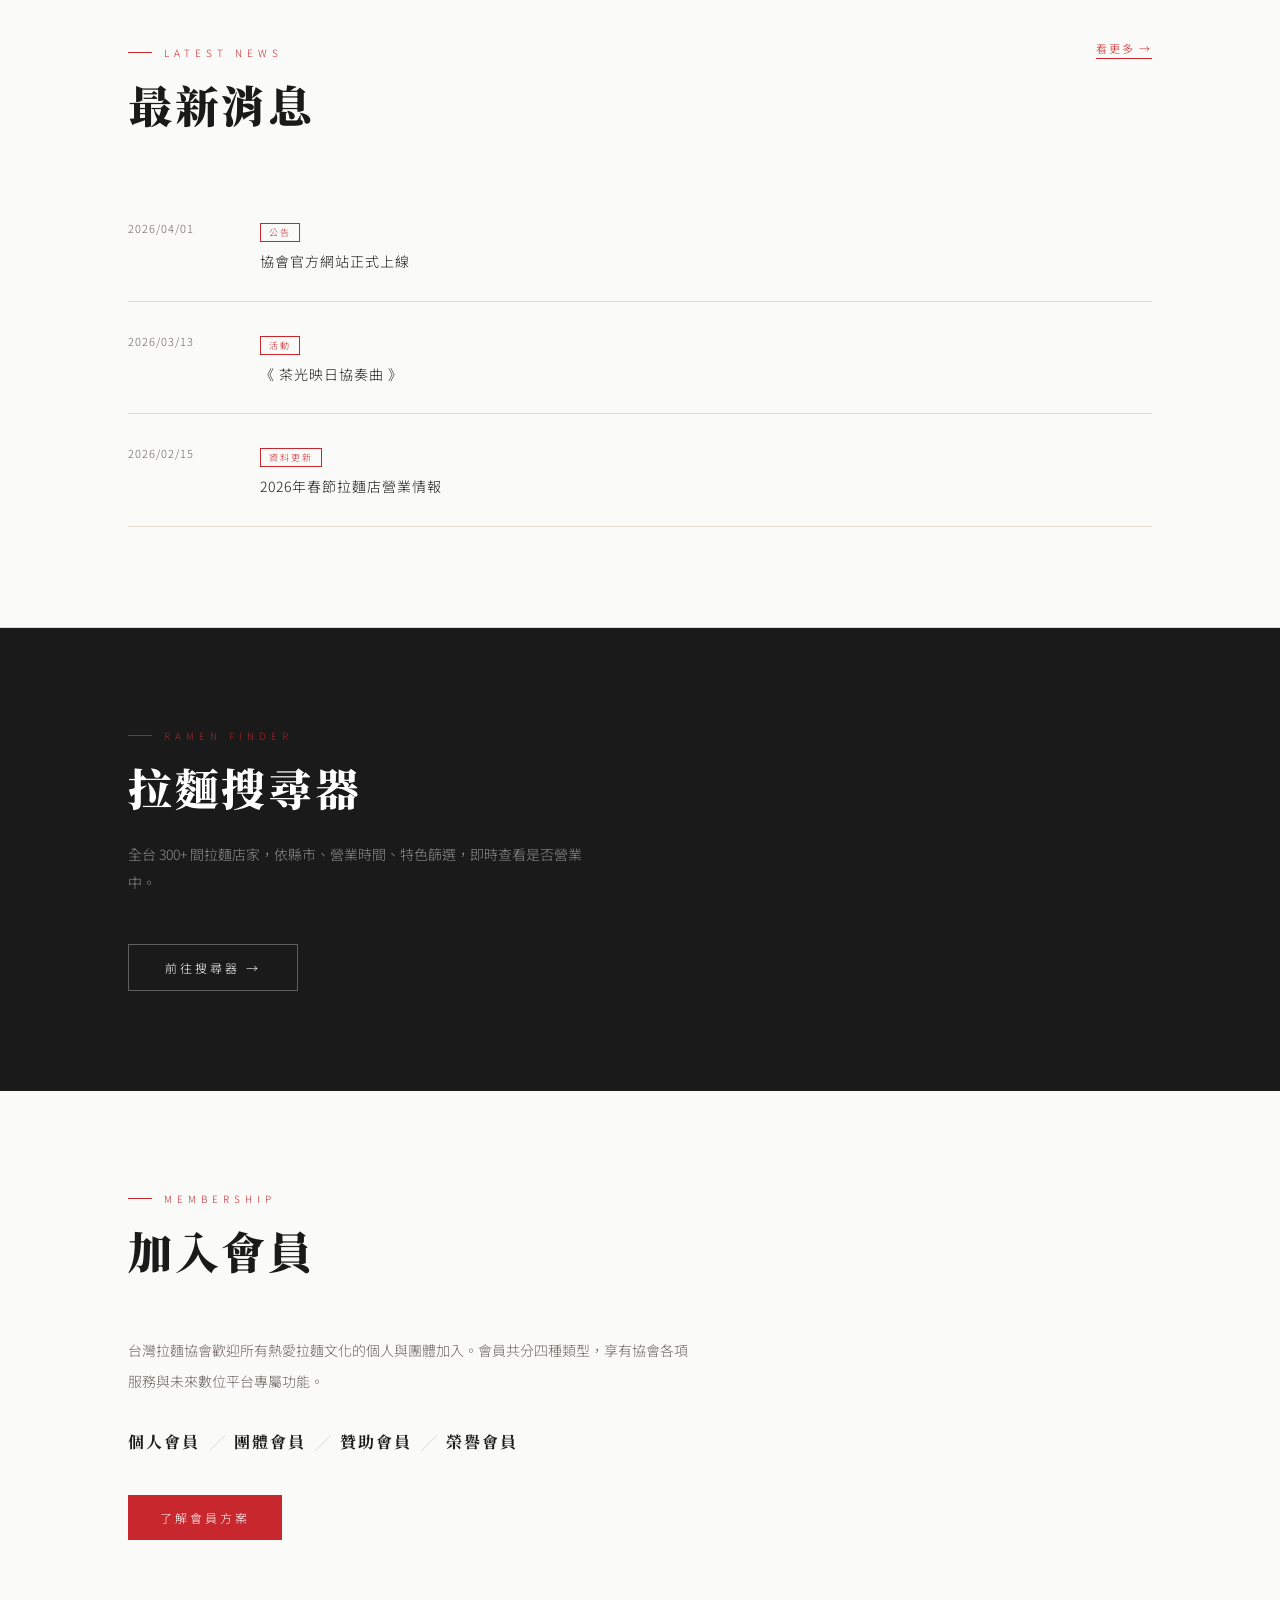
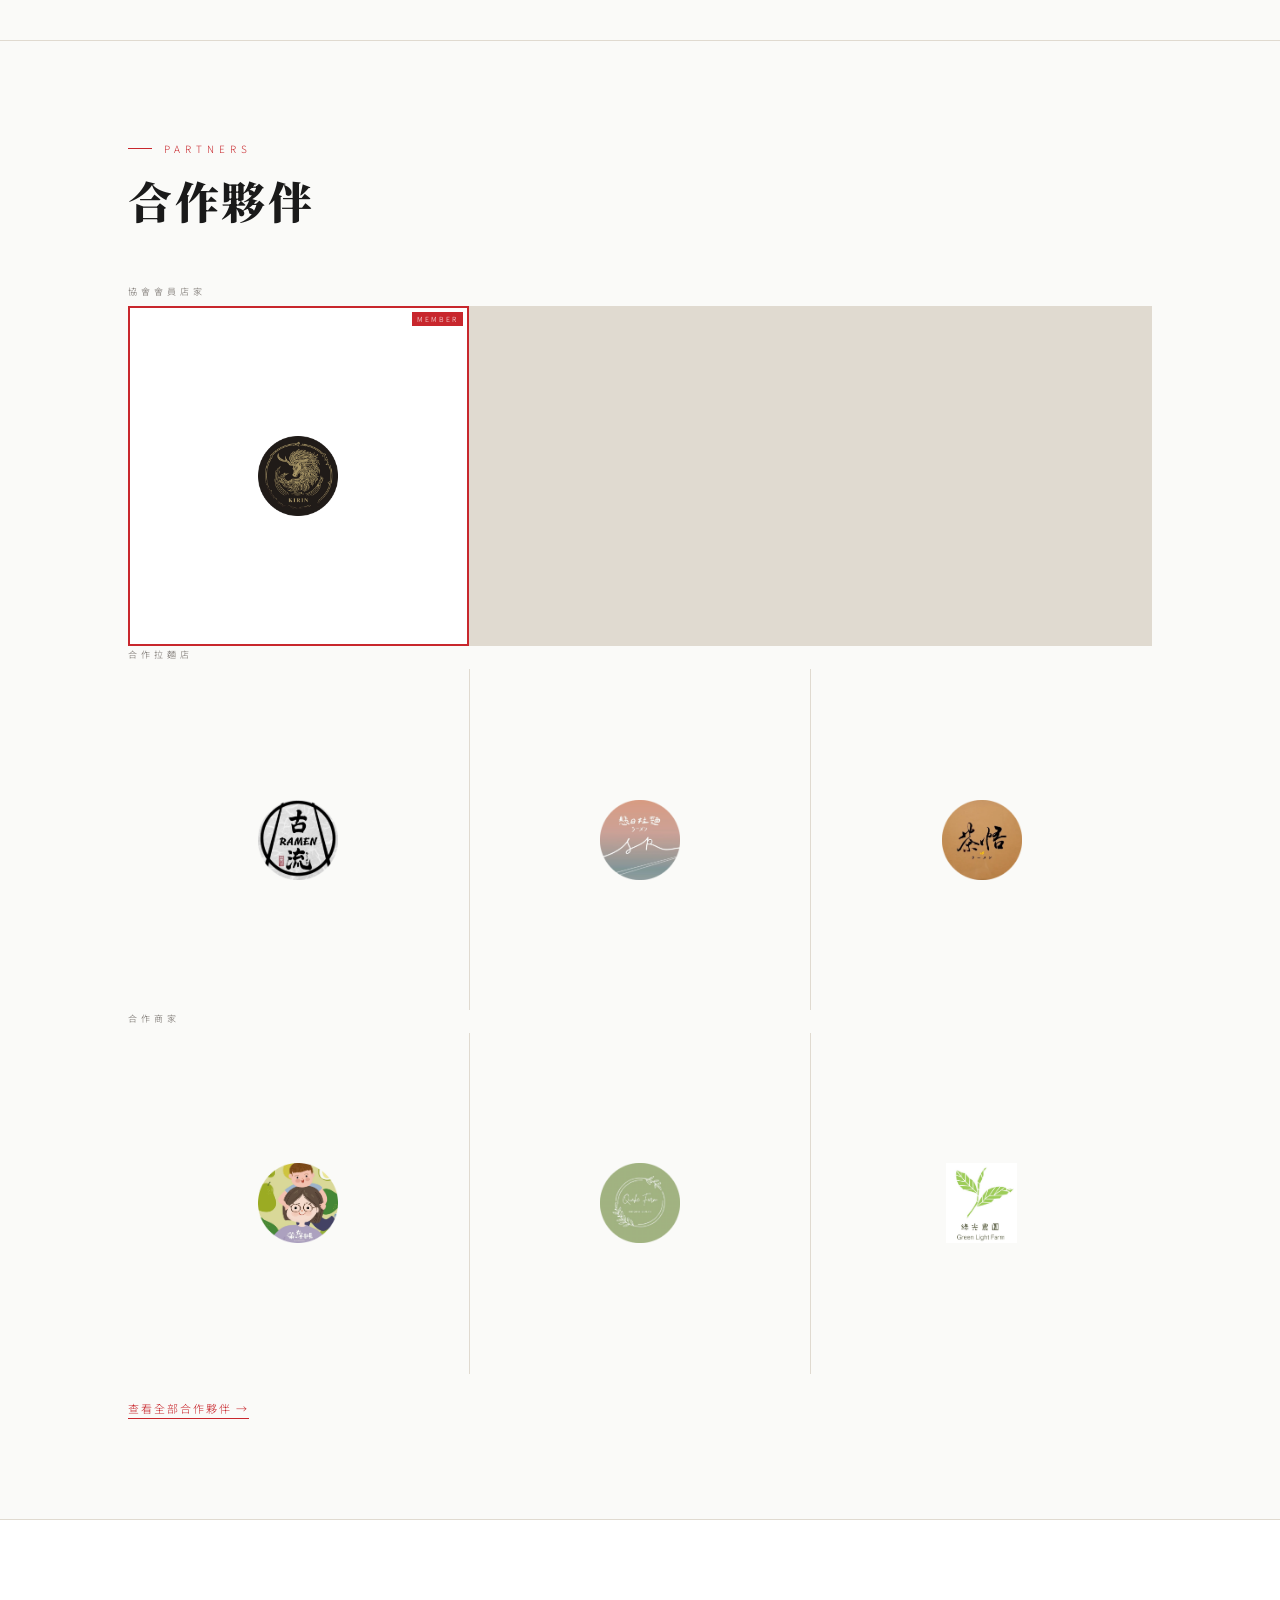
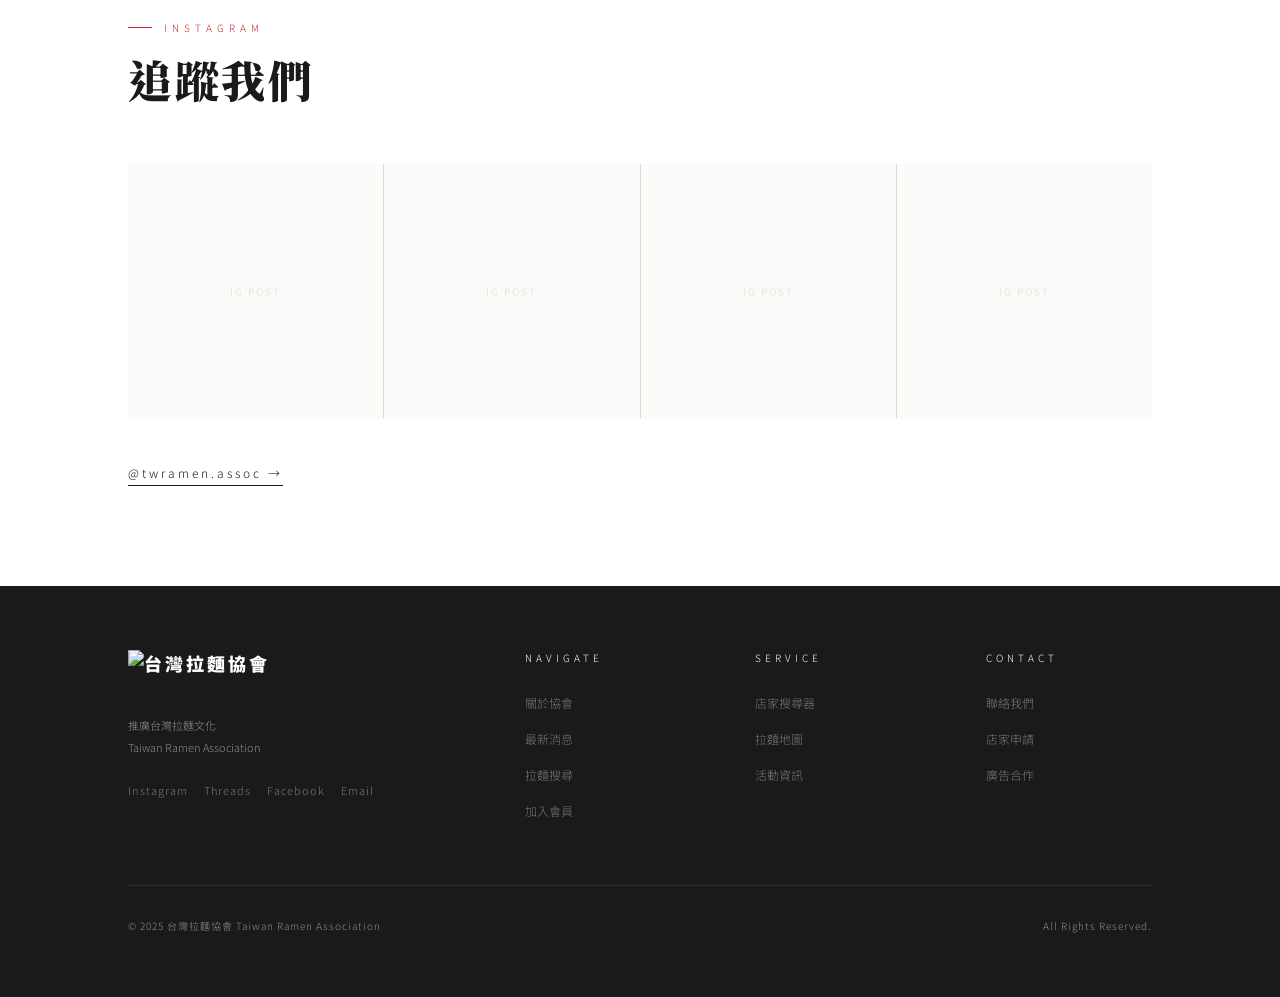
==== commit b8ccbd39: "修正手機版合作夥伴卡片：aspect-ratio 改 1/1，斷點統一 768px Co-Authored-By: Claude Sonnet 4.6 <noreply@anthropic.com>" ====
--- a/index.html
+++ b/index.html
@@ -572,7 +572,7 @@
     .partners-grid-3 { grid-template-columns: repeat(3, 1fr); }
     .partner-slot {
       background: var(--paper);
-      aspect-ratio: 2/1;
+      aspect-ratio: 1/1;
       display: flex;
       align-items: center;
       justify-content: center;
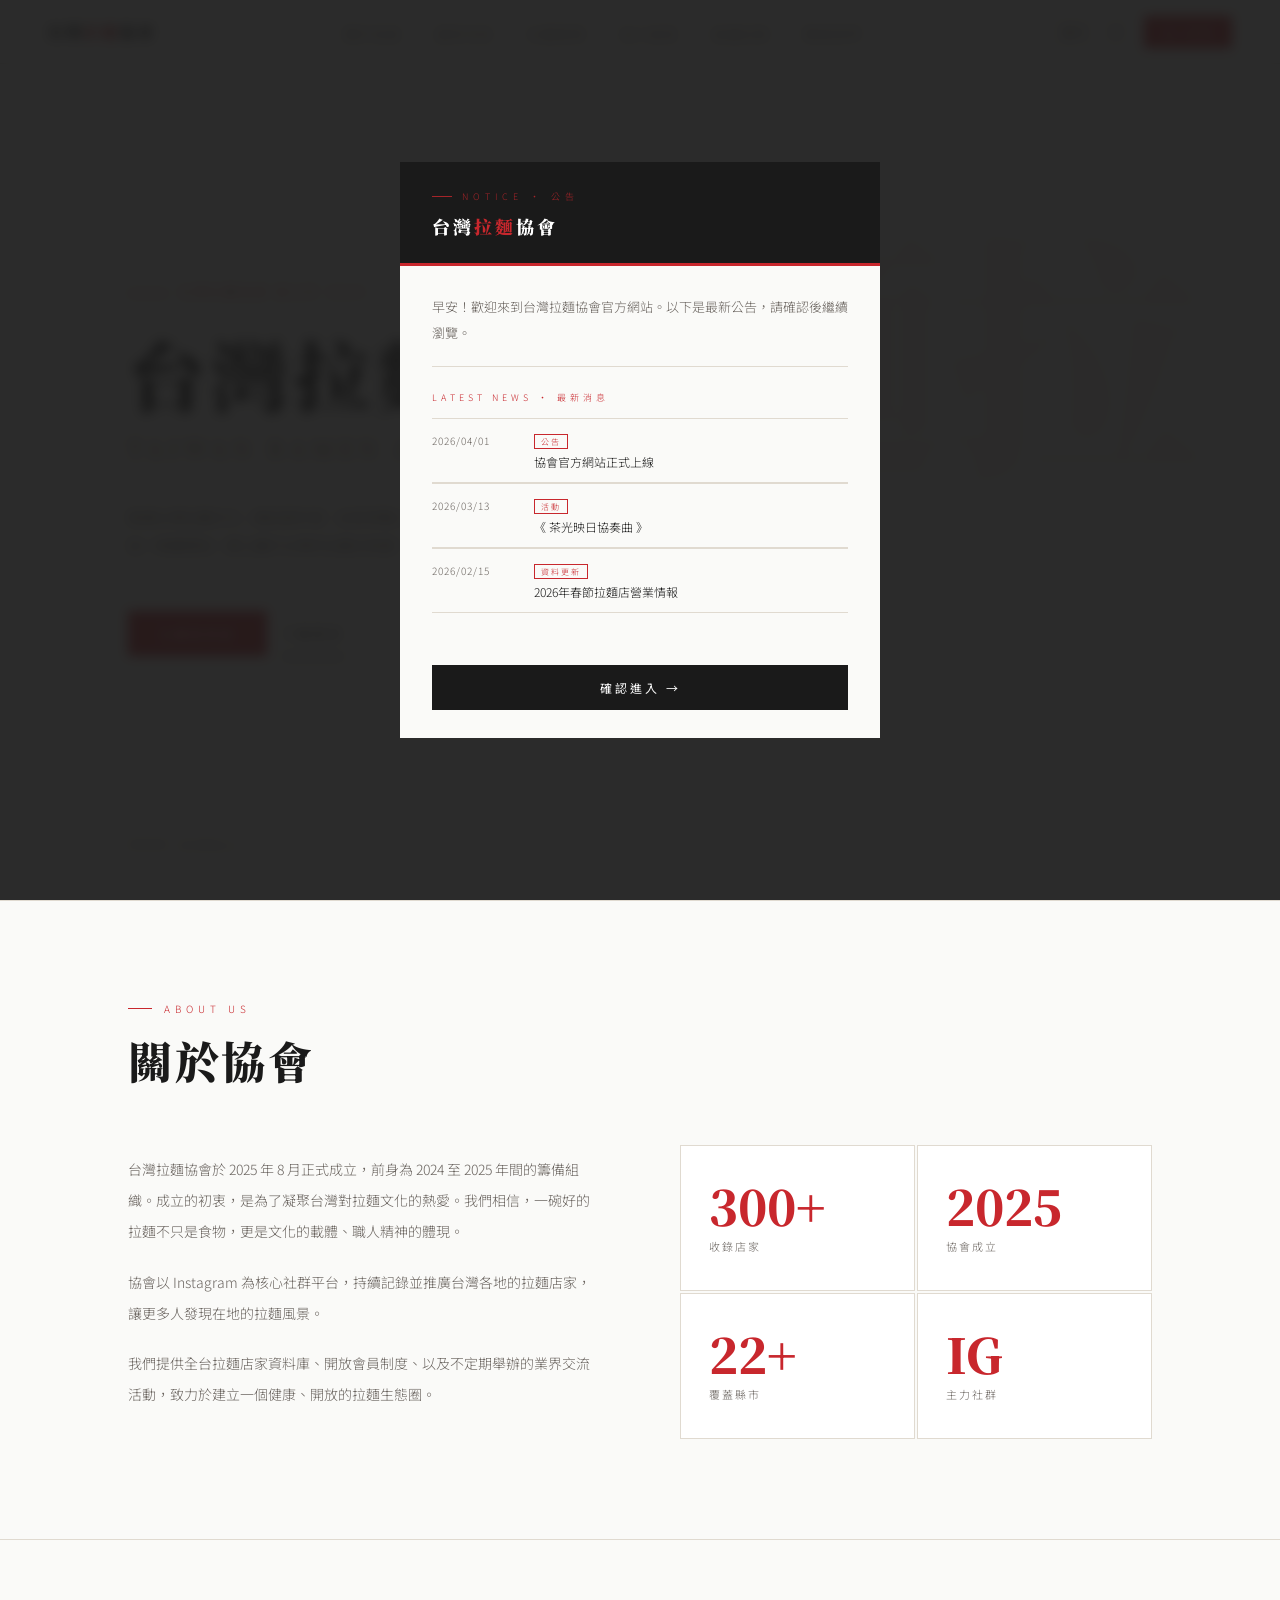
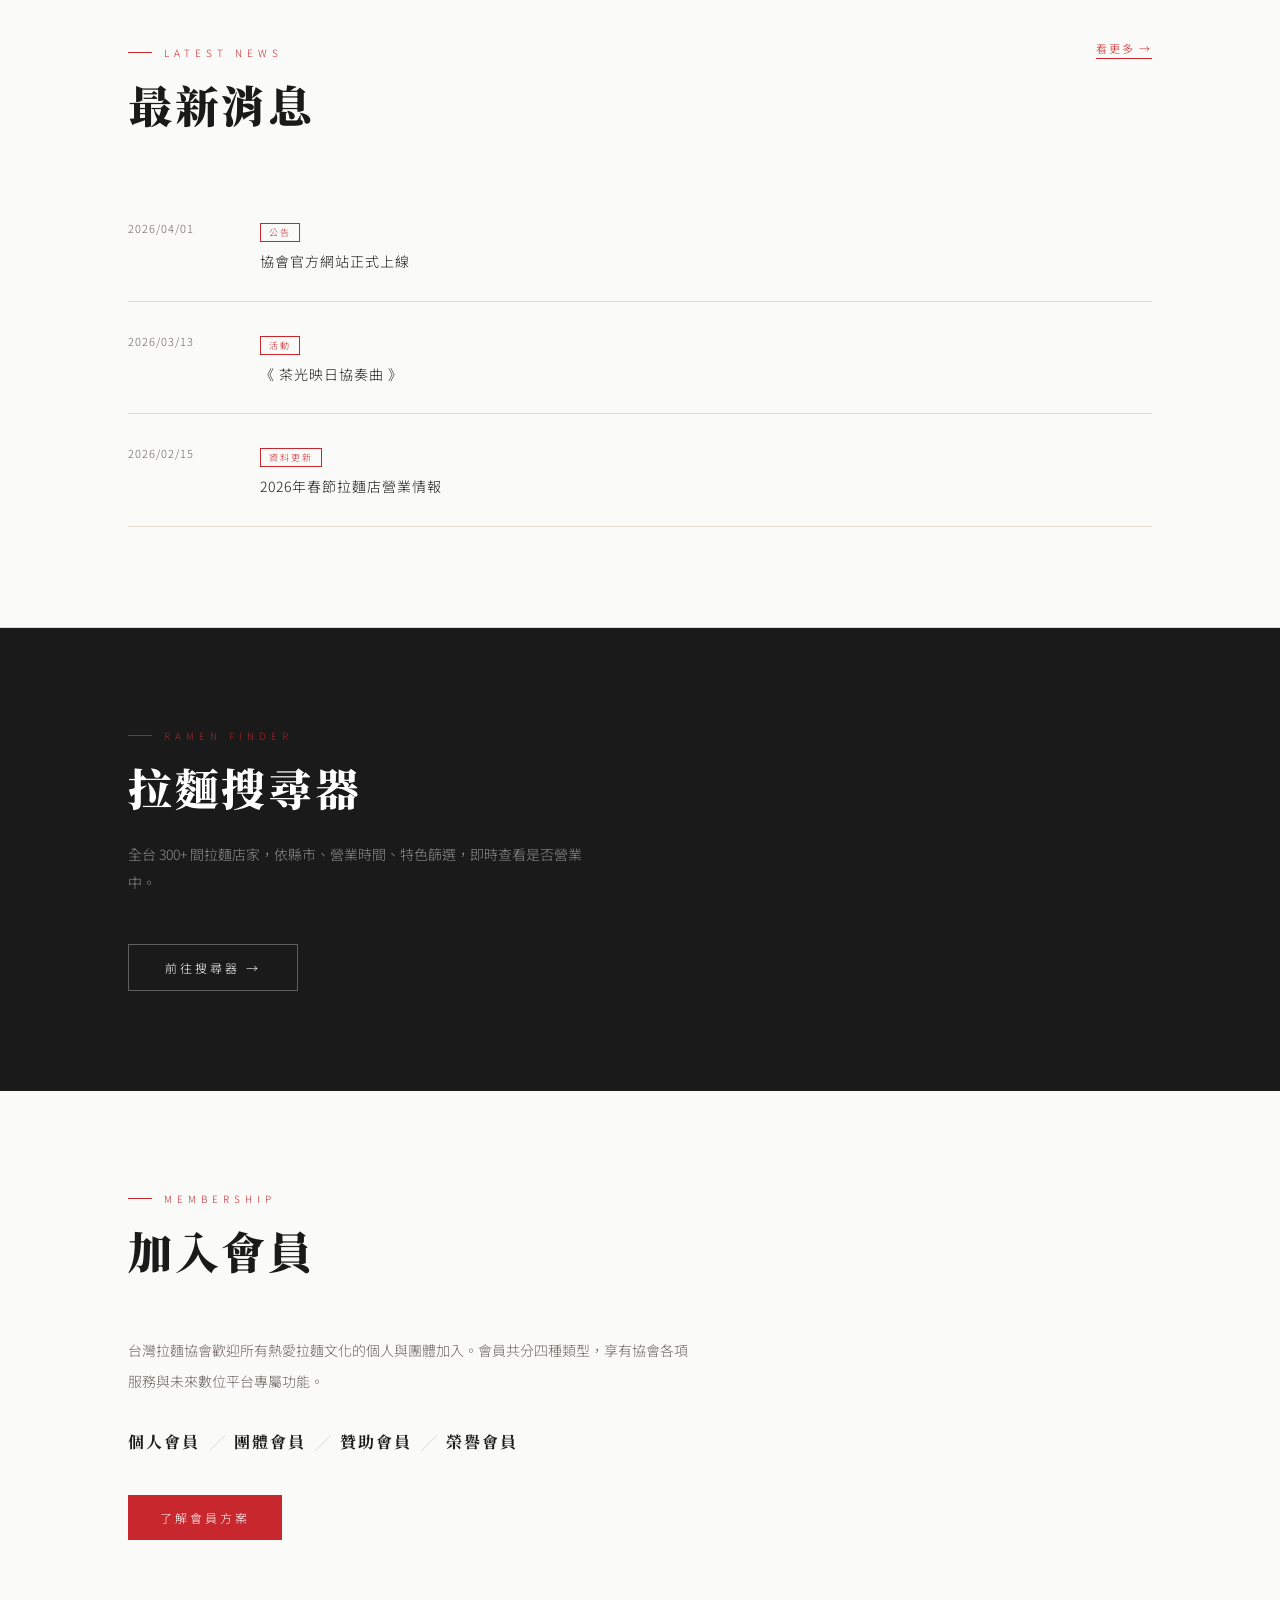
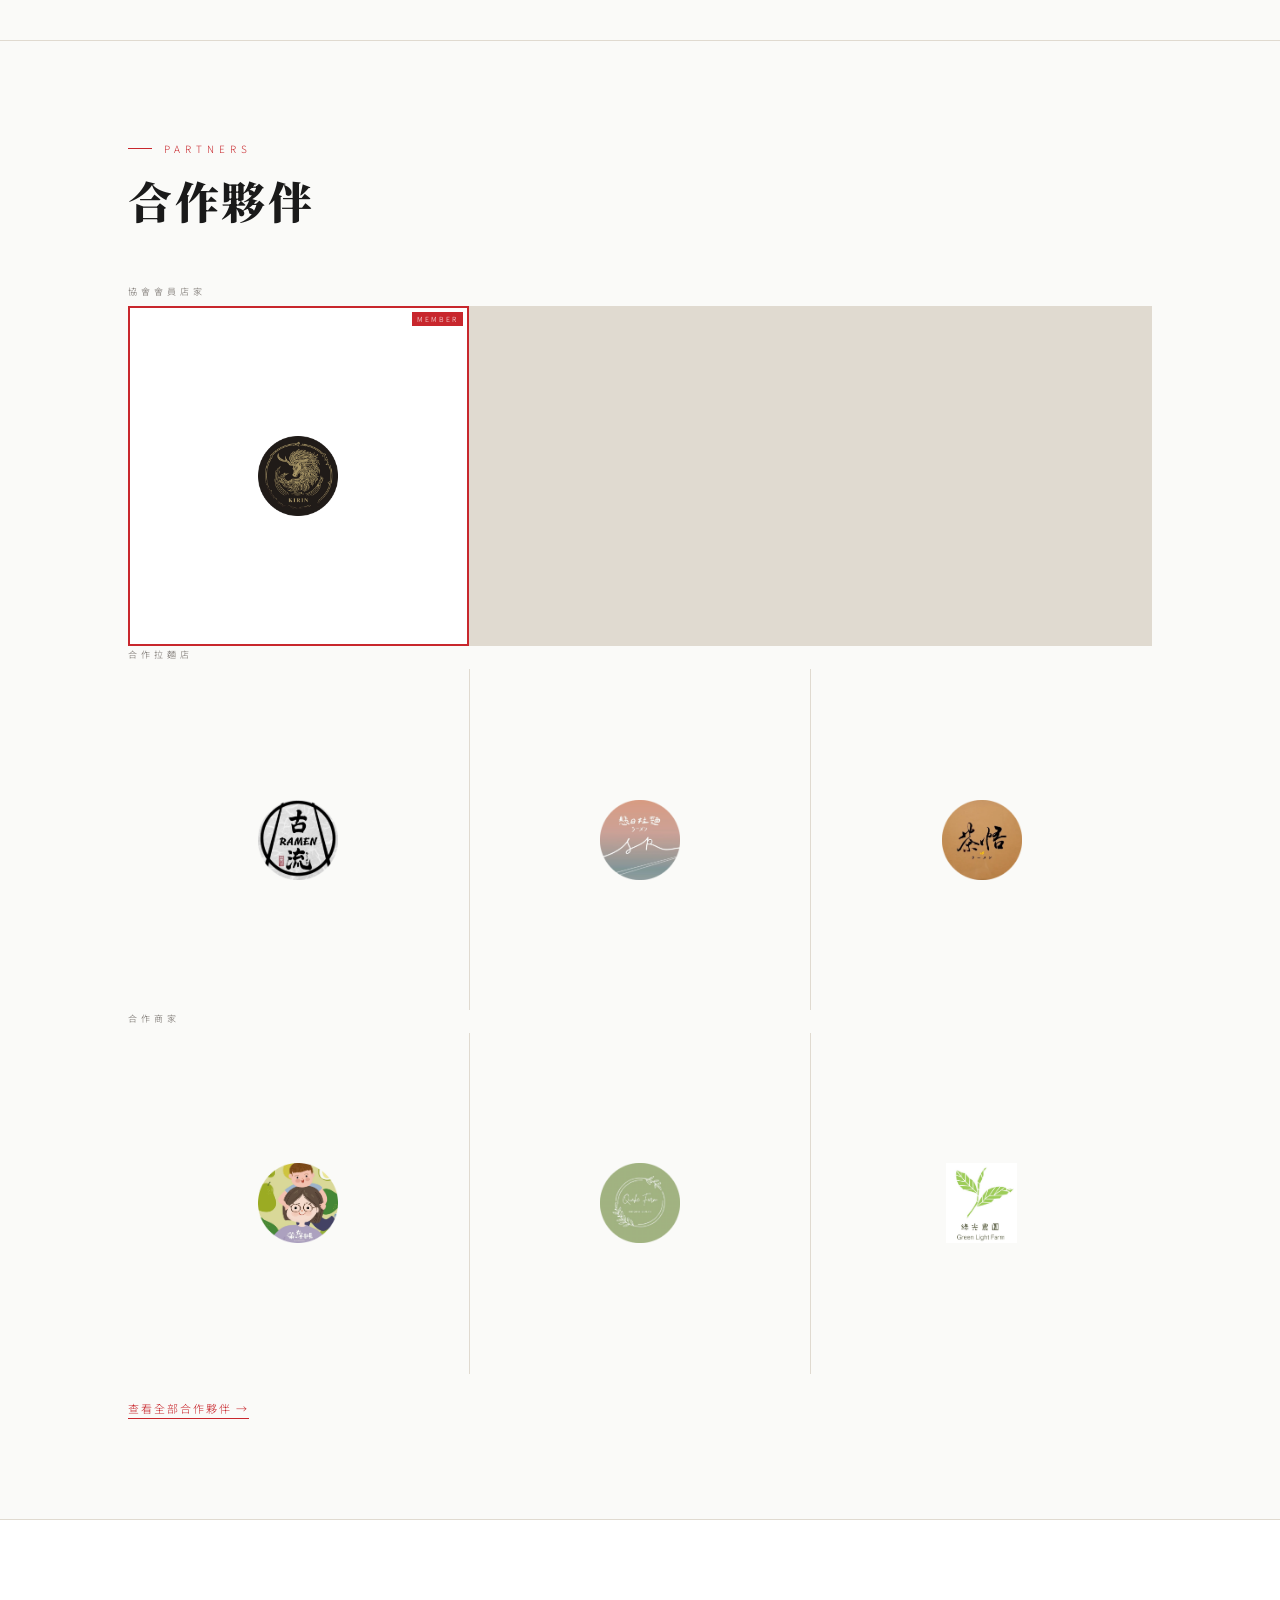
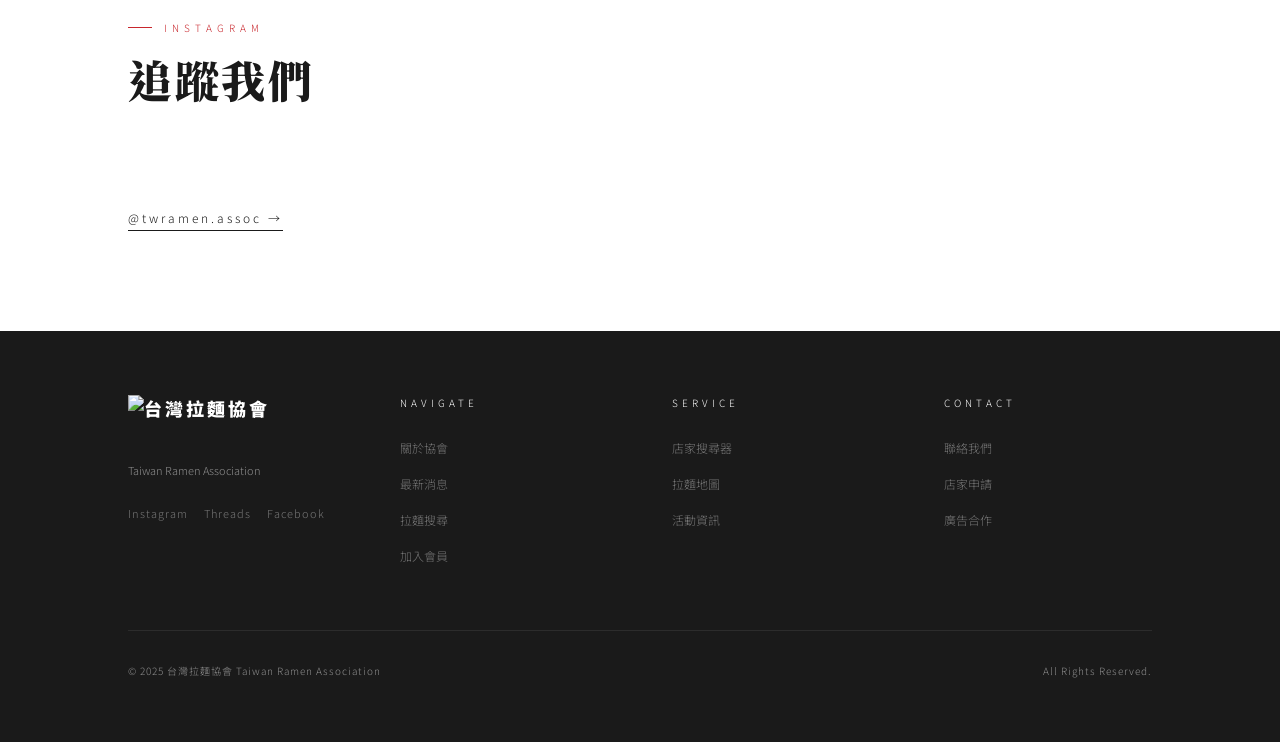
==== commit c7de4f83: "調整 footer 版型與連結行為 - footer-grid 改為四欄等寬（1fr × 4） - 移除 footer 第一欄的 Email 連結與「推廣台灣拉麵文化」文字 - 店家搜尋器連結改為 i" ====
--- a/index.html
+++ b/index.html
@@ -615,16 +615,20 @@
       background: var(--line);
       margin-bottom: 40px;
     }
-    .ig-placeholder {
+    .ig-item {
       aspect-ratio: 1;
+      overflow: hidden;
+      display: block;
       background: var(--paper);
-      display: flex;
-      align-items: center;
-      justify-content: center;
-      font-size: 10px;
-      letter-spacing: 2px;
-      color: var(--line);
-    }
+    }
+    .ig-item img {
+      width: 100%;
+      height: 100%;
+      object-fit: cover;
+      display: block;
+      transition: opacity 0.2s;
+    }
+    .ig-item:hover img { opacity: 0.8; }
     .ig-link {
       display: inline-flex;
       align-items: center;
@@ -647,7 +651,7 @@
     }
     .footer-grid {
       display: grid;
-      grid-template-columns: 2fr 1fr 1fr 1fr;
+      grid-template-columns: 1fr 1fr 1fr 1fr;
       gap: 64px;
       margin-bottom: 64px;
     }
@@ -904,12 +908,7 @@
   <section id="contact" class="ig-section">
     <p class="section-label" data-i18n="ig_label">INSTAGRAM</p>
     <h2 class="section-title" data-i18n="ig_title">追蹤我們</h2>
-    <div class="ig-grid">
-      <div class="ig-placeholder">IG POST</div>
-      <div class="ig-placeholder">IG POST</div>
-      <div class="ig-placeholder">IG POST</div>
-      <div class="ig-placeholder">IG POST</div>
-    </div>
+    <div class="ig-grid" id="ig-grid"></div>
     <a href="https://www.instagram.com/twramen.assoc/" target="_blank" class="ig-link" data-i18n="ig_cta">
       @twramen.assoc →
     </a>
@@ -920,12 +919,11 @@
     <div class="footer-grid">
       <div>
         <div class="footer-logo"><img src="icon/02.png" alt="台灣拉麵協會"></div>
-        <p class="footer-tagline" data-i18n="footer_tagline">推廣台灣拉麵文化<br>Taiwan Ramen Association</p>
+        <p class="footer-tagline" data-i18n="footer_tagline">Taiwan Ramen Association</p>
         <div class="footer-social">
           <a href="https://www.instagram.com/twramen.assoc/" target="_blank">Instagram</a>
           <a href="https://www.threads.com/@twramen.assoc" target="_blank">Threads</a>
           <a href="https://facebook.com/taiwanramenassociation" target="_blank">Facebook</a>
-          <a href="mailto:taiwan.ramen.association@gmail.com">Email</a>
         </div>
       </div>
       <div>
@@ -940,8 +938,8 @@
       <div>
         <div class="footer-col-title" data-i18n="footer_col2">SERVICE</div>
         <ul class="footer-links">
-          <li><a href="index.html" data-i18n="footer_finder">店家搜尋器</a></li>
-          <li><a href="#" data-i18n="footer_map">拉麵地圖</a></li>
+          <li><a href="index.html#finder" data-i18n="footer_finder">店家搜尋器</a></li>
+          <li><a href="#" onclick="openFinder();return false;" data-i18n="footer_map">拉麵地圖</a></li>
           <li><a href="#" data-i18n="footer_news">活動資訊</a></li>
         </ul>
       </div>
@@ -1158,6 +1156,27 @@
         });
       });
 
+    // ── INSTAGRAM ──
+    fetch('instagram.json?t=' + Date.now())
+      .then(r => r.json())
+      .then(posts => {
+        const grid = document.getElementById('ig-grid');
+        if (!grid) return;
+        posts.forEach(p => {
+          const a = document.createElement('a');
+          a.className = 'ig-item';
+          a.href = p.url;
+          a.target = '_blank';
+          a.rel = 'noopener';
+          const img = document.createElement('img');
+          img.src = p.image;
+          img.alt = 'Instagram post';
+          img.loading = 'lazy';
+          a.appendChild(img);
+          grid.appendChild(a);
+        });
+      });
+
     // ── HAMBURGER ──
     function toggleMenu() {
       const menu = document.getElementById('mobile-menu');
@@ -1203,7 +1222,7 @@
         tier_cta: '立即加入',
         partners_label: 'PARTNERS', partners_title: '合作夥伴',
         ig_label: 'INSTAGRAM', ig_title: '追蹤我們', ig_cta: '@taiwan.ramen.association →',
-        footer_tagline: '推廣台灣拉麵文化\nTaiwan Ramen Association',
+        footer_tagline: 'Taiwan Ramen Association',
         footer_col1: 'NAVIGATE', footer_col2: 'SERVICE', footer_col3: 'CONTACT',
         footer_finder: '店家搜尋器', footer_map: '拉麵地圖', footer_news: '活動資訊',
         footer_contact: '聯絡我們', footer_shop: '店家申請', footer_ad: '廣告合作',
@@ -1243,7 +1262,7 @@
         tier_cta: '今すぐ登録',
         partners_label: 'PARTNERS', partners_title: 'パートナー',
         ig_label: 'INSTAGRAM', ig_title: 'フォローする', ig_cta: '@taiwan.ramen.association →',
-        footer_tagline: '台湾ラーメン文化を推進する\nTaiwan Ramen Association',
+        footer_tagline: 'Taiwan Ramen Association',
         footer_col1: 'NAVIGATE', footer_col2: 'SERVICE', footer_col3: 'CONTACT',
         footer_finder: '店舗検索ツール', footer_map: 'ラーメンマップ', footer_news: 'イベント情報',
         footer_contact: 'お問い合わせ', footer_shop: '店舗申請', footer_ad: '広告掲載',
@@ -1283,7 +1302,7 @@
         tier_cta: 'Join Now',
         partners_label: 'PARTNERS', partners_title: 'Our Partners',
         ig_label: 'INSTAGRAM', ig_title: 'Follow Us', ig_cta: '@taiwan.ramen.association →',
-        footer_tagline: 'Promoting Ramen Culture in Taiwan\nTaiwan Ramen Association',
+        footer_tagline: 'Taiwan Ramen Association',
         footer_col1: 'NAVIGATE', footer_col2: 'SERVICE', footer_col3: 'CONTACT',
         footer_finder: 'Shop Finder', footer_map: 'Ramen Map', footer_news: 'Events',
         footer_contact: 'Contact Us', footer_shop: 'Shop Application', footer_ad: 'Advertising',
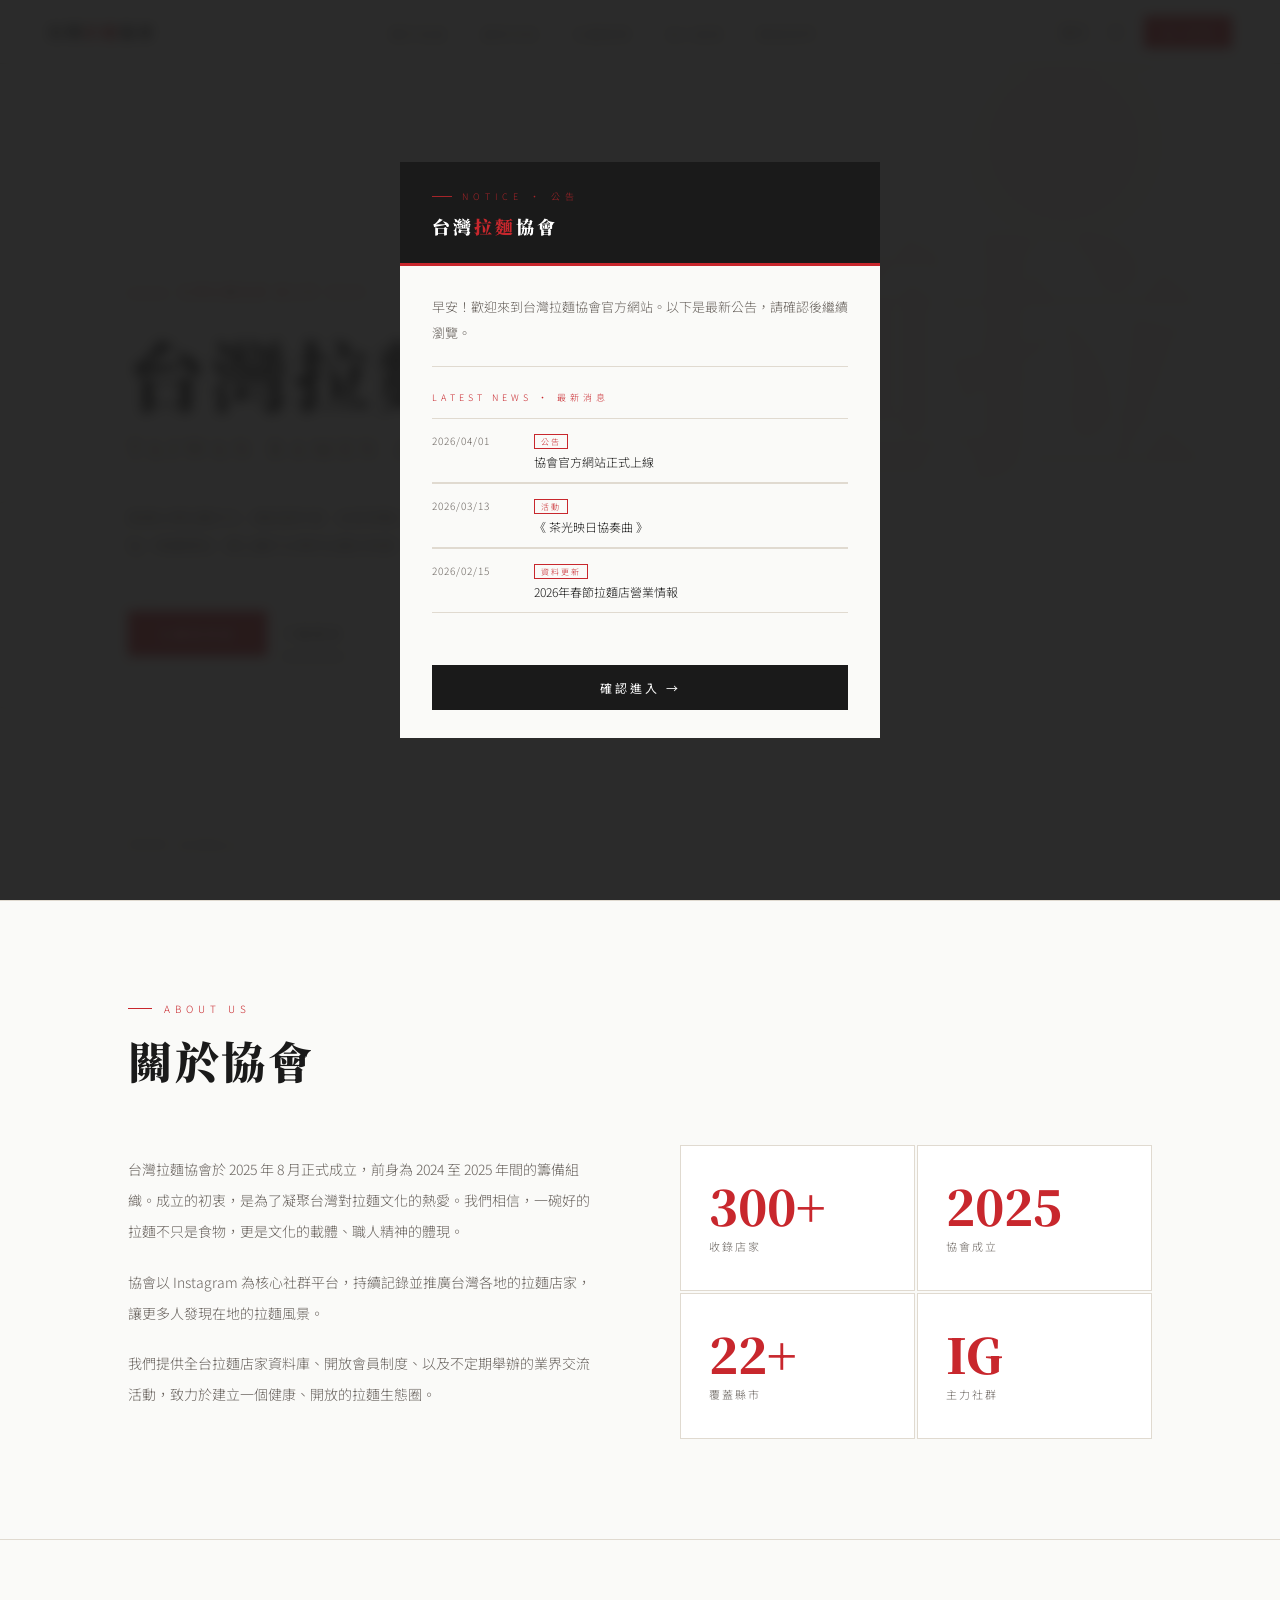
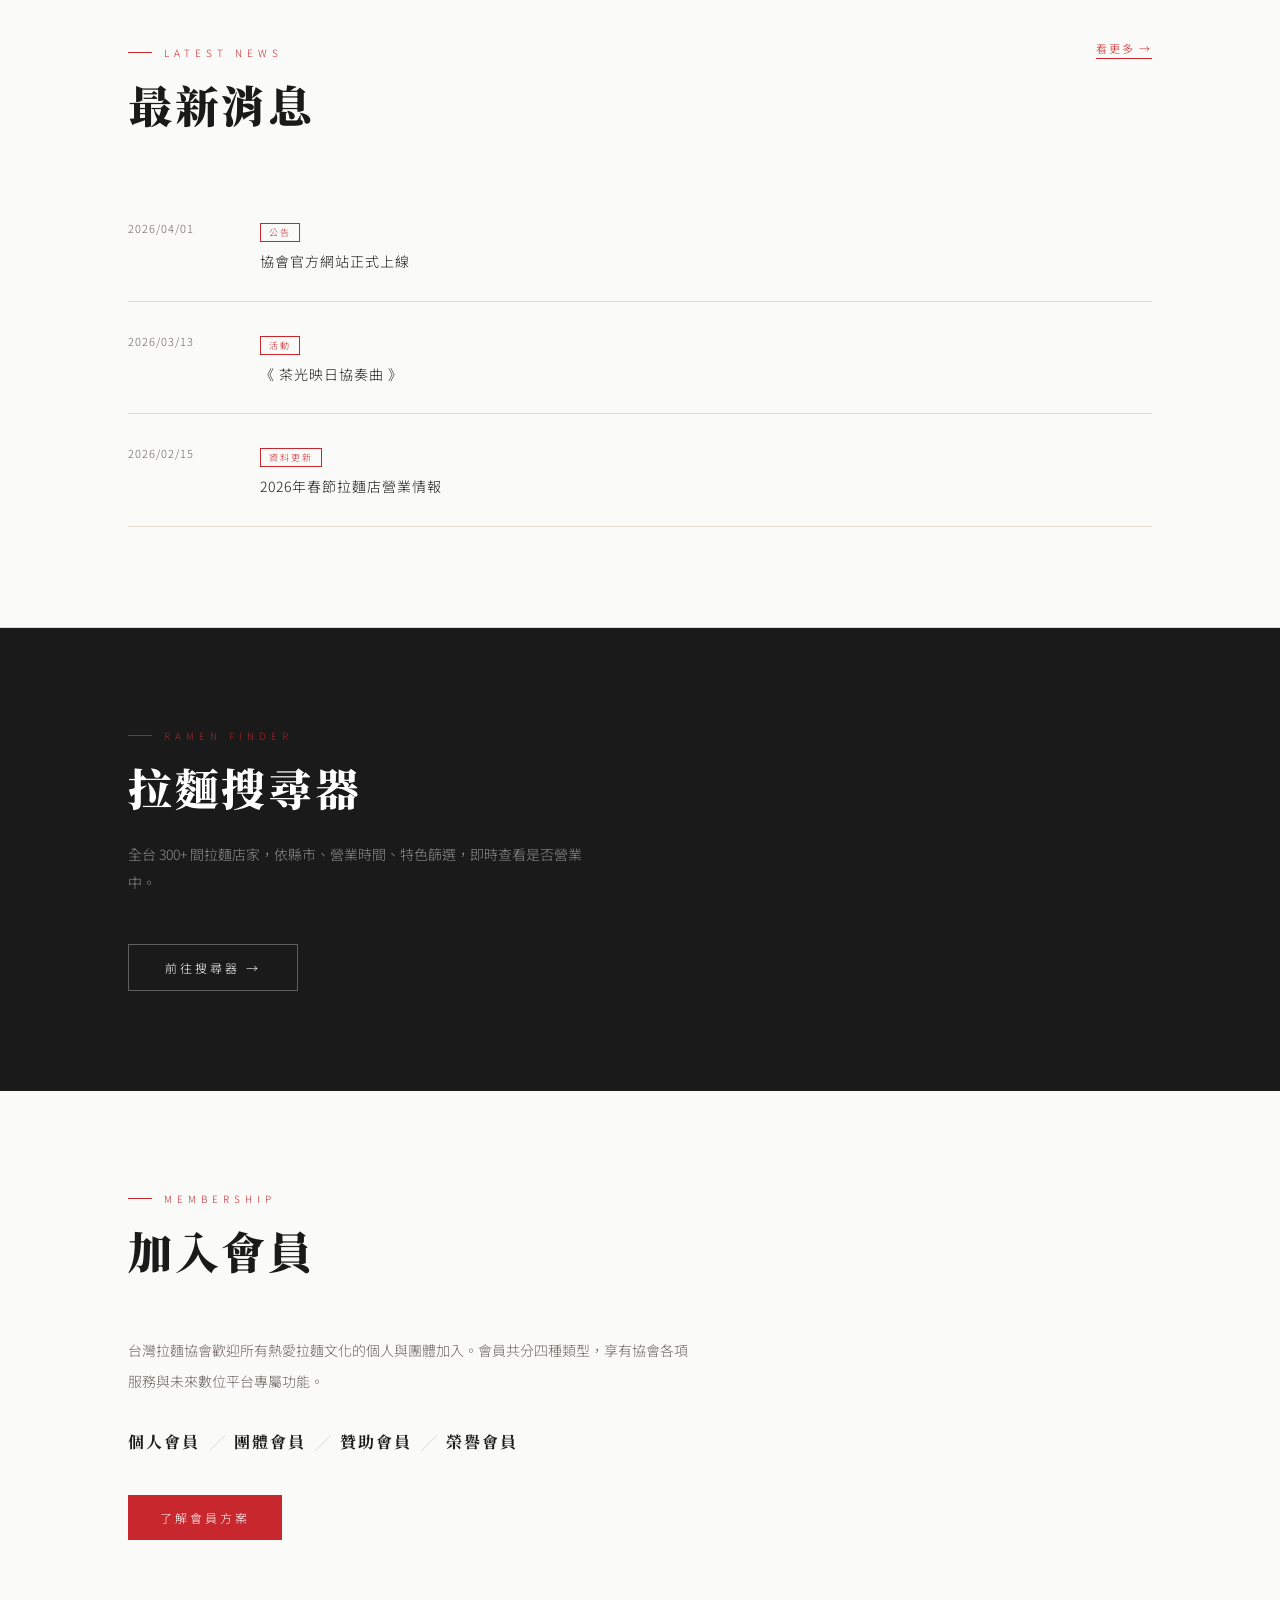
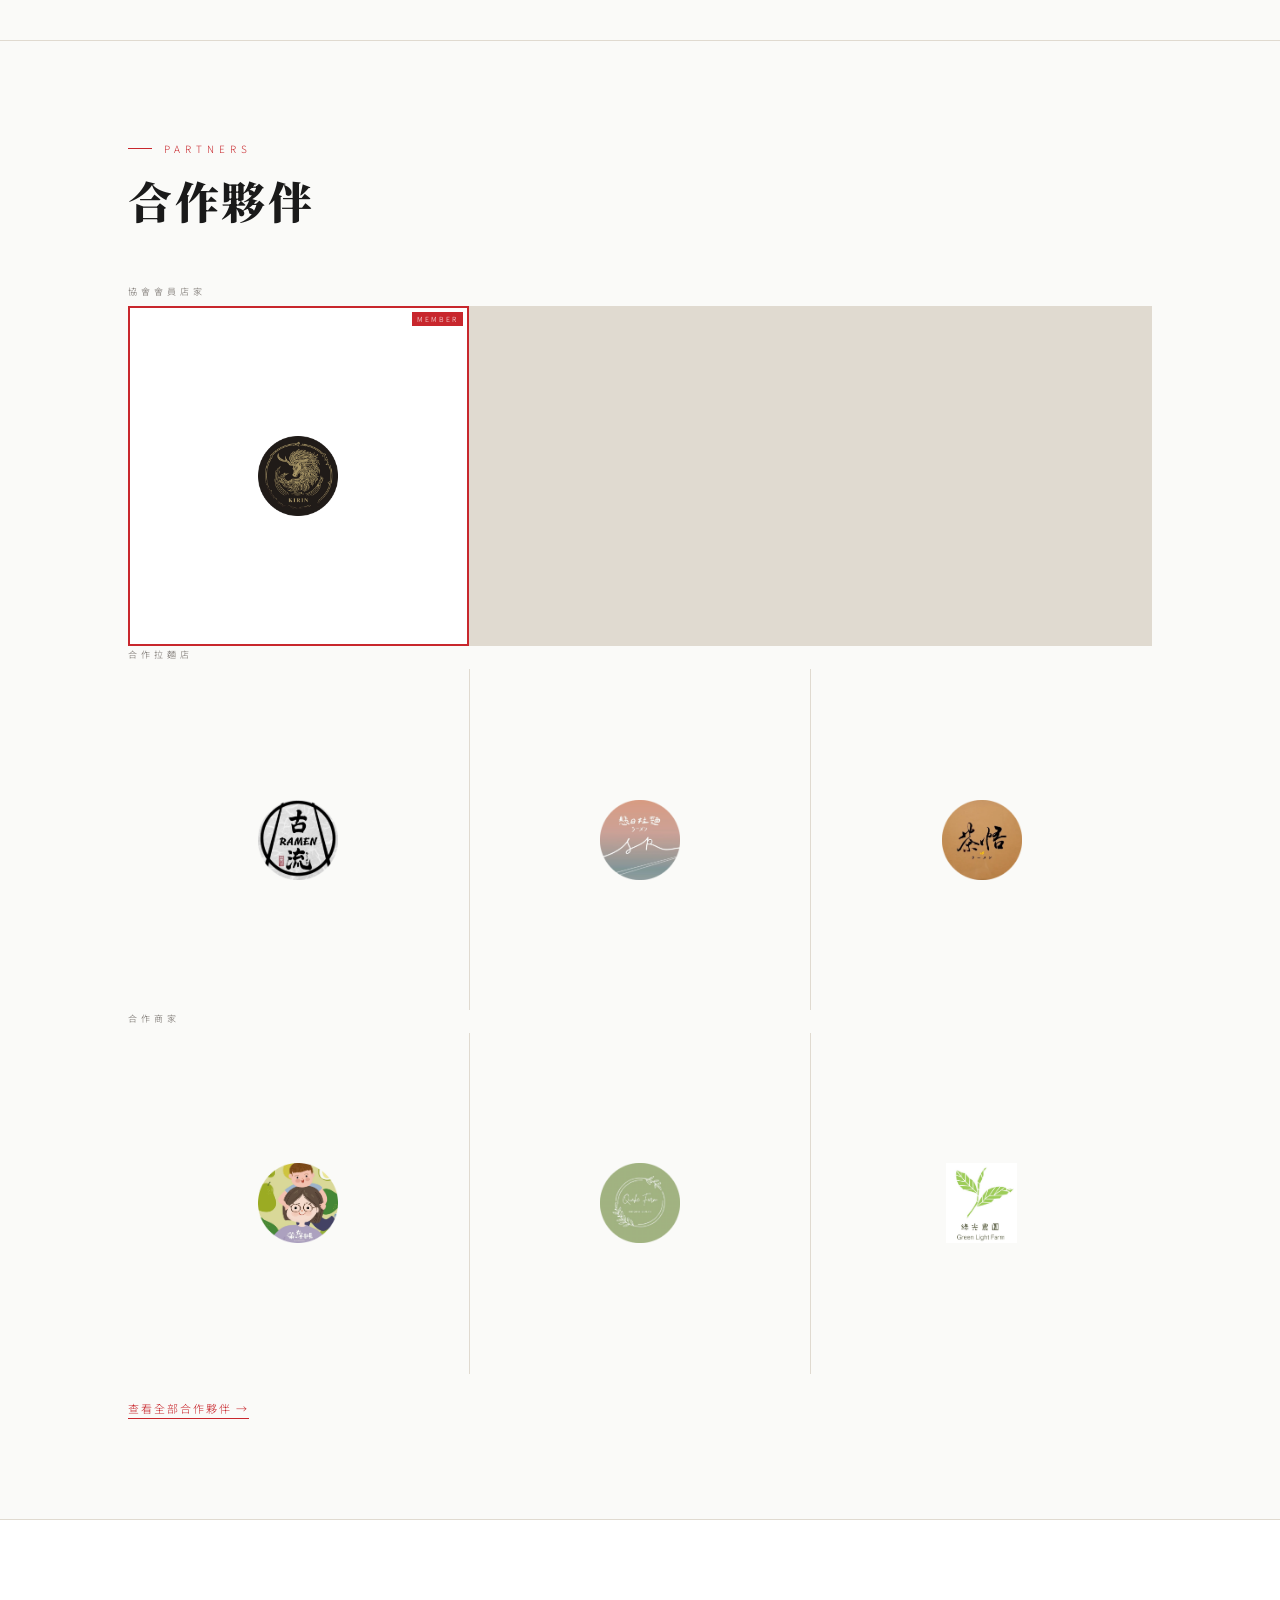
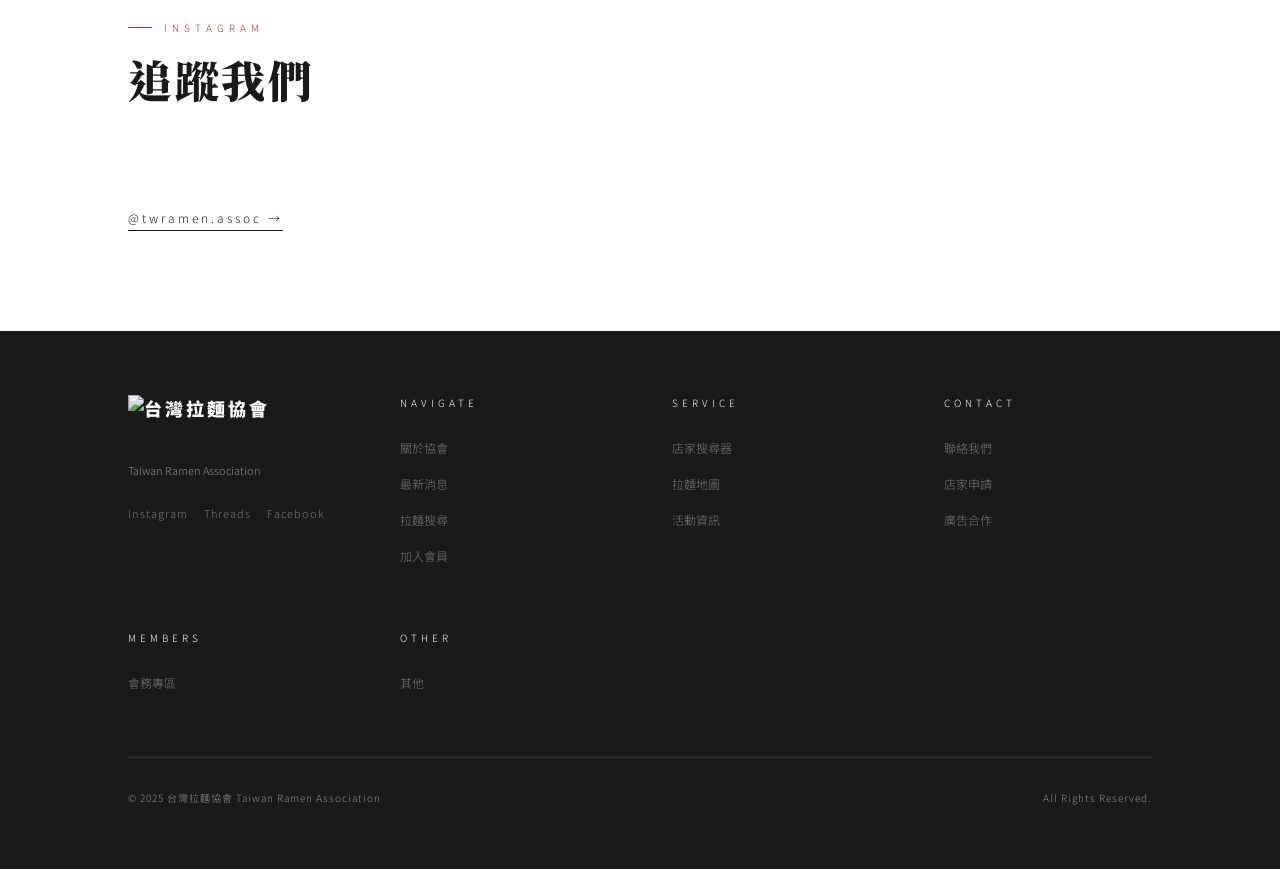
==== commit bb6edb25: "多項功能更新與資料工具重構 UI： - index.html：新增視差滾動裝飾元件（3 顆 orb，scroll-driven） - index.html：新增打字機效果（hero 副標 + sect" ====
--- a/index.html
+++ b/index.html
@@ -732,9 +732,86 @@
       .ig-grid { grid-template-columns: repeat(2, 1fr); }
       .footer-grid { grid-template-columns: 1fr 1fr; gap: 40px; }
     }
+
+    /* ── TYPEWRITER ── */
+    .tw-cursor {
+      display: inline-block;
+      width: 1.5px;
+      height: 0.8em;
+      background: currentColor;
+      margin-left: 2px;
+      vertical-align: -0.05em;
+      animation: tw-blink 0.75s step-end infinite;
+    }
+    .tw-cursor.done {
+      animation: tw-fade 0.5s ease forwards;
+    }
+    @keyframes tw-blink {
+      0%, 100% { opacity: 1; }
+      50%       { opacity: 0; }
+    }
+    @keyframes tw-fade { to { opacity: 0; } }
+
+    /* ── PARALLAX DECO ── */
+    .deco-layer {
+      position: fixed;
+      inset: 0;
+      pointer-events: none;
+      z-index: 0;
+      overflow: hidden;
+    }
+    .deco-orb {
+      position: absolute;
+      border-radius: 50%;
+      will-change: transform, border-radius;
+    }
+    /* Orb A: 大圓框線，右上 */
+    .deco-orb--a {
+      width: 480px;
+      height: 480px;
+      top: -60px;
+      right: -120px;
+      border: 1.5px solid rgba(200, 39, 45, 0.13);
+      background: transparent;
+      transform: translateY(var(--deco-a, 0px));
+      border-radius: var(--deco-a-r, 50%);
+    }
+    /* Orb B: 小填色圓，右上偏內 */
+    .deco-orb--b {
+      width: 260px;
+      height: 260px;
+      top: 40px;
+      right: 60px;
+      background: radial-gradient(circle at 40% 40%, rgba(200,39,45,0.06), transparent 70%);
+      transform: translateY(var(--deco-b, 0px));
+      border-radius: var(--deco-b-r, 50%);
+    }
+    /* Orb C: 細線圓，左中 */
+    .deco-orb--c {
+      width: 220px;
+      height: 220px;
+      top: 55vh;
+      left: -70px;
+      border: 1px solid rgba(139, 115, 85, 0.18);
+      background: transparent;
+      transform: translateY(var(--deco-c, 0px));
+      border-radius: var(--deco-c-r, 50%);
+    }
+    @media (max-width: 768px) {
+      .deco-orb--a { width: 300px; height: 300px; right: -80px; }
+      .deco-orb--b { width: 160px; height: 160px; right: 20px; }
+      .deco-orb--c { display: none; }
+    }
   </style>
 </head>
 <body>
+
+  <!-- PARALLAX DECO -->
+  <div class="deco-layer" aria-hidden="true" id="decoLayer">
+    <div class="deco-orb deco-orb--a" id="decoA"></div>
+    <div class="deco-orb deco-orb--b" id="decoB"></div>
+    <div class="deco-orb deco-orb--c" id="decoC"></div>
+  </div>
 
   <!-- DAILY ANNOUNCE OVERLAY -->
   <div id="announce-overlay">
@@ -772,7 +849,6 @@
       <li><a href="news.html" data-i18n="nav_news">最新消息</a></li>
       <li><a href="#" onclick="openFinder();return false;" data-i18n="nav_finder">拉麵搜尋</a></li>
       <li><a href="membership.html" data-i18n="nav_join">加入會員</a></li>
-      <li><a href="meetings.html" data-i18n="nav_minutes">會議紀錄</a></li>
       <li><a href="#contact" data-i18n="nav_contact">聯絡我們</a></li>
     </ul>
     <div class="nav-right">
@@ -782,7 +858,12 @@
         <option value="en">EN</option>
       </select>
       <a href="membership.html" class="nav-cta" data-i18n="nav_cta">加入會員</a>
-      <button class="hamburger" onclick="toggleMenu()" id="hamburger">☰</button>
+      <button type="button" class="hamburger" id="hamburger" aria-expanded="false" onclick="toggleMenu()">
+        <div class="line top"></div>
+        <div class="line middle"></div>
+        <div class="line bottom"></div>
+        <span>menu</span>
+      </button>
     </div>
   </nav>
 
@@ -792,7 +873,6 @@
     <a href="news.html" data-i18n="nav_news">最新消息</a>
     <a href="#"        onclick="openFinder();closeMenu();return false;" data-i18n="nav_finder">拉麵搜尋</a>
     <a href="membership.html" data-i18n="nav_join">加入會員</a>
-    <a href="meetings.html" data-i18n="nav_minutes">會議紀錄</a>
     <a href="#contact" onclick="closeMenu()" data-i18n="nav_contact">聯絡我們</a>
   </div>
 
@@ -949,6 +1029,18 @@
           <li><a href="#" data-i18n="footer_contact">聯絡我們</a></li>
           <li><a href="#" data-i18n="footer_shop">店家申請</a></li>
           <li><a href="#" data-i18n="footer_ad">廣告合作</a></li>
+        </ul>
+      </div>
+      <div>
+        <div class="footer-col-title">MEMBERS</div>
+        <ul class="footer-links">
+          <li><a href="members-zone.html">會務專區</a></li>
+        </ul>
+      </div>
+      <div>
+        <div class="footer-col-title">OTHER</div>
+        <ul class="footer-links">
+          <li><a href="other.html">其他</a></li>
         </ul>
       </div>
     </div>
@@ -1179,11 +1271,20 @@
 
     // ── HAMBURGER ──
     function toggleMenu() {
+      const btn  = document.getElementById('hamburger');
       const menu = document.getElementById('mobile-menu');
-      menu.classList.toggle('open');
+      const isOpen = menu.classList.toggle('open');
+      btn.classList.toggle('opened', isOpen);
+      btn.setAttribute('aria-expanded', isOpen);
+      btn.querySelector('span').textContent = isOpen ? 'close' : 'menu';
     }
     function closeMenu() {
-      document.getElementById('mobile-menu').classList.remove('open');
+      const btn  = document.getElementById('hamburger');
+      const menu = document.getElementById('mobile-menu');
+      menu.classList.remove('open');
+      btn.classList.remove('opened');
+      btn.setAttribute('aria-expanded', 'false');
+      btn.querySelector('span').textContent = 'menu';
     }
 
     // ── LANGUAGE SWITCHER ──
@@ -1321,6 +1422,101 @@
       });
       document.documentElement.lang = {zh:'zh-TW',ja:'ja',en:'en'}[lang];
     }
+
+    // ── TYPEWRITER ──
+    (function () {
+      function typewrite(el, speed) {
+        const text = el.textContent.trim();
+        if (!text) return;
+        el.textContent = '';
+
+        const cursor = document.createElement('span');
+        cursor.className = 'tw-cursor';
+        el.appendChild(cursor);
+
+        let i = 0;
+        function tick() {
+          if (i < text.length) {
+            cursor.insertAdjacentText('beforebegin', text[i++]);
+            setTimeout(tick, speed + Math.random() * (speed * 0.4));
+          } else {
+            // 停留一下後游標淡出消失
+            setTimeout(() => {
+              cursor.classList.add('done');
+              setTimeout(() => cursor.remove(), 500);
+            }, 1000);
+          }
+        }
+        tick();
+      }
+
+      // Hero 英文副標：頁面載入後立刻開始
+      const heroSub = document.querySelector('.hero-title-en');
+      if (heroSub) typewrite(heroSub, 52);
+
+      // Section labels：捲動進入視野時觸發（每個只打一次）
+      const labels = document.querySelectorAll('.section-label');
+      if (labels.length && 'IntersectionObserver' in window) {
+        const obs = new IntersectionObserver(entries => {
+          entries.forEach(entry => {
+            if (!entry.isIntersecting || entry.target.dataset.twDone) return;
+            entry.target.dataset.twDone = '1';
+            typewrite(entry.target, 38);
+            obs.unobserve(entry.target);
+          });
+        }, { threshold: 0.6 });
+        labels.forEach(el => obs.observe(el));
+      }
+    })();
+
+    // ── PARALLAX DECO ──
+    (function () {
+      const decoA = document.getElementById('decoA');
+      const decoB = document.getElementById('decoB');
+      const decoC = document.getElementById('decoC');
+      if (!decoA) return;
+
+      // border-radius morph: lerp between circle and blob
+      function morphRadius(t) {
+        // t: 0 → circle (50%), 1 → blob
+        const a = Math.round(50 + t * 18);
+        const b = Math.round(50 - t * 18);
+        const c = Math.round(50 + t * 12);
+        const d = Math.round(50 - t * 12);
+        return `${a}% ${b}% ${c}% ${d}% / ${d}% ${c}% ${b}% ${a}%`;
+      }
+
+      let ticking = false;
+      function onScroll() {
+        if (ticking) return;
+        ticking = true;
+        requestAnimationFrame(() => {
+          const sy = window.scrollY;
+          const vh = window.innerHeight;
+
+          // A: 浮移速度 0.28x，往上 (負)；morph 在前 80vh 發生
+          const shiftA = -(sy * 0.28).toFixed(2);
+          const morphT  = Math.min(sy / (vh * 0.8), 1);
+          decoA.style.setProperty('--deco-a', `${shiftA}px`);
+          decoA.style.setProperty('--deco-a-r', morphRadius(morphT));
+
+          // B: 速度 0.18x，往上；morph 稍慢
+          const shiftB  = -(sy * 0.18).toFixed(2);
+          const morphT2 = Math.min(sy / (vh * 1.2), 1);
+          decoB.style.setProperty('--deco-b', `${shiftB}px`);
+          decoB.style.setProperty('--deco-b-r', morphRadius(morphT2 * 0.6));
+
+          // C: 速度 0.10x，往上；靜態圓形不 morph
+          const shiftC = -(sy * 0.10).toFixed(2);
+          decoC.style.setProperty('--deco-c', `${shiftC}px`);
+
+          ticking = false;
+        });
+      }
+
+      window.addEventListener('scroll', onScroll, { passive: true });
+      onScroll(); // 初始化
+    })();
   </script>
 </body>
 </html>
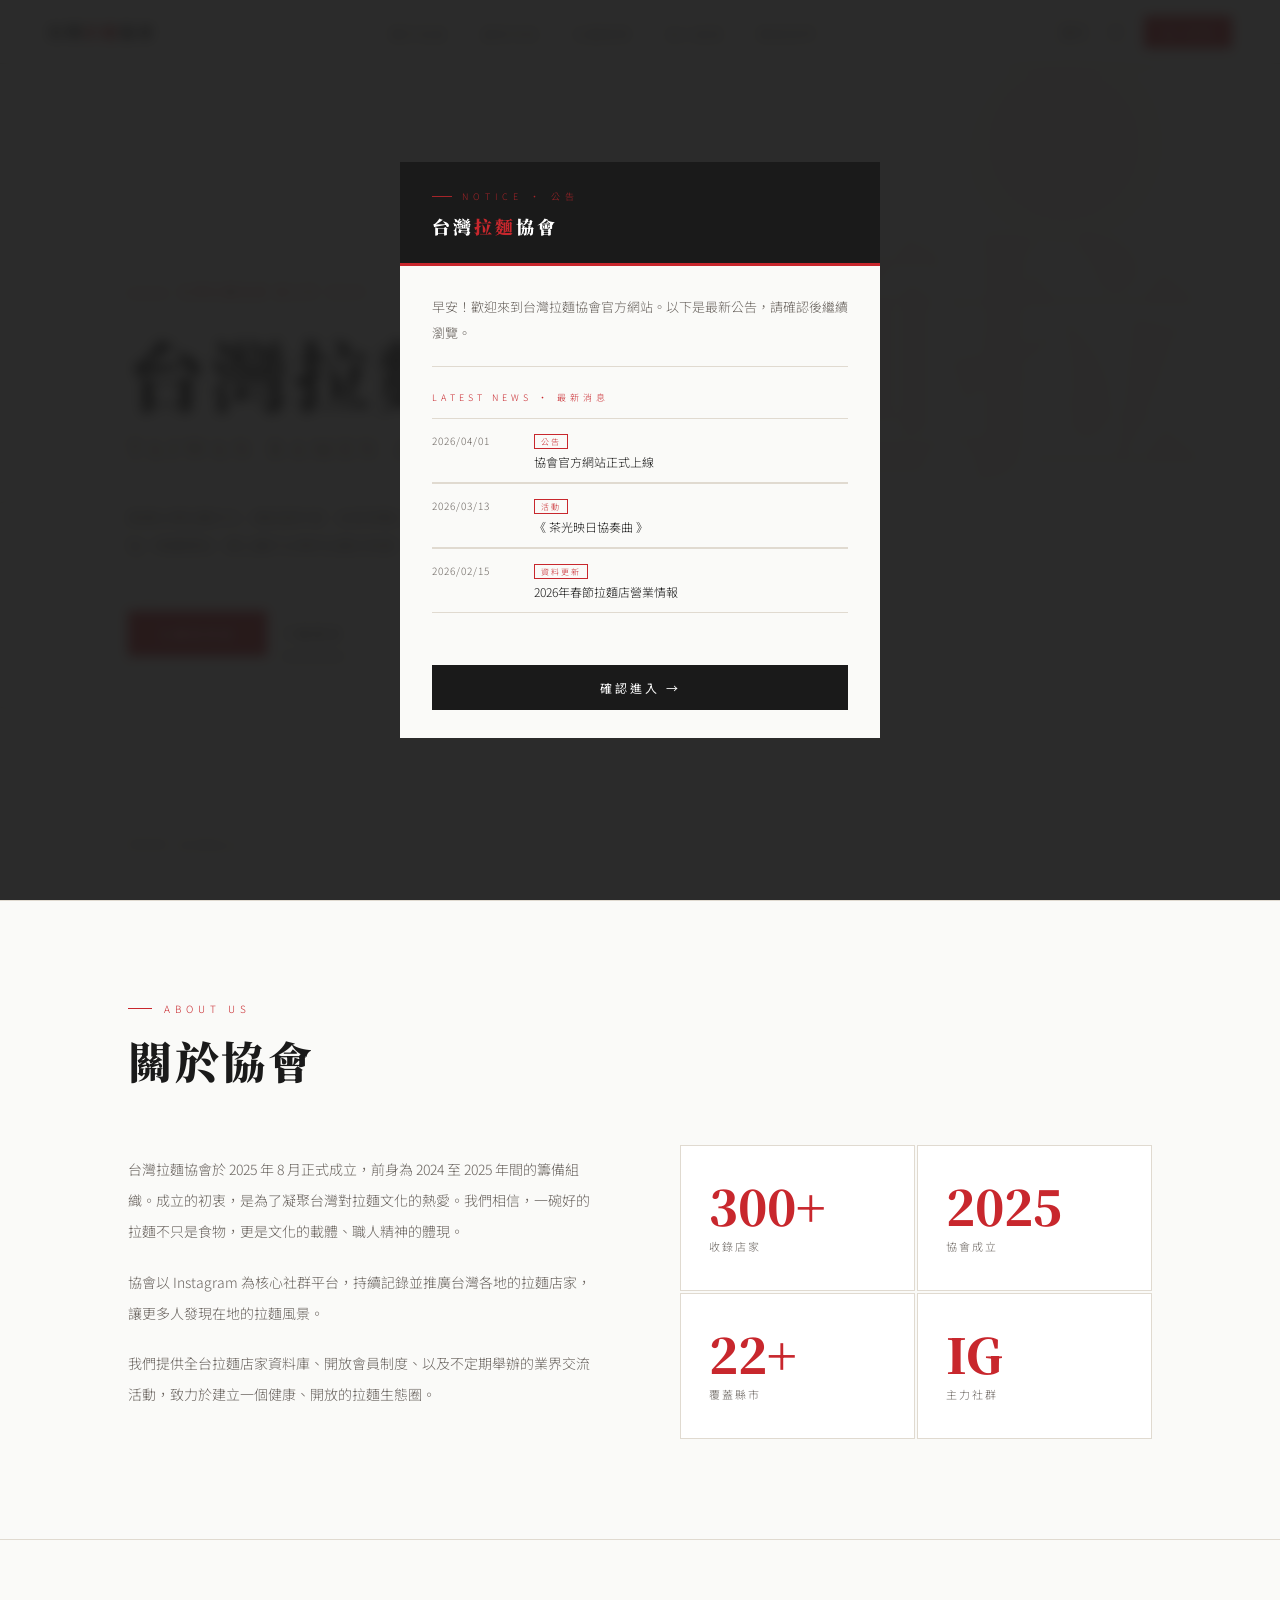
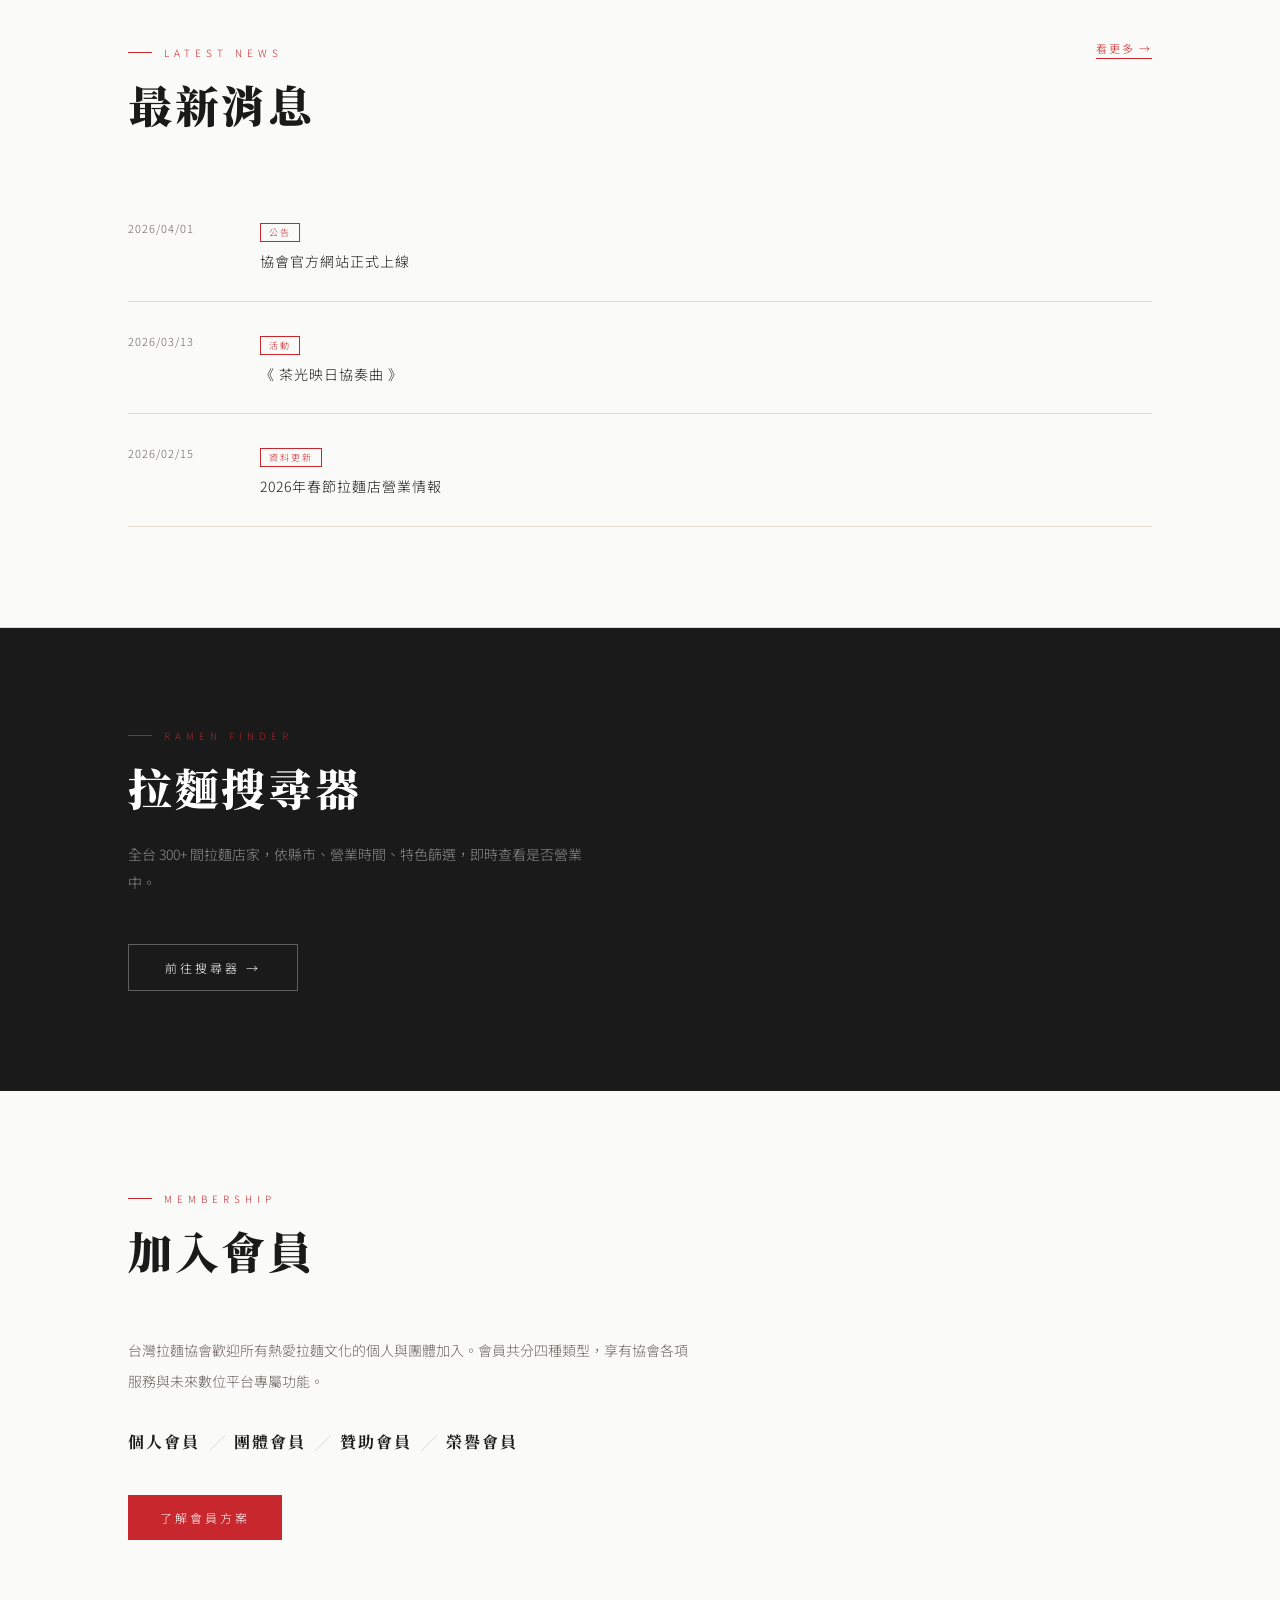
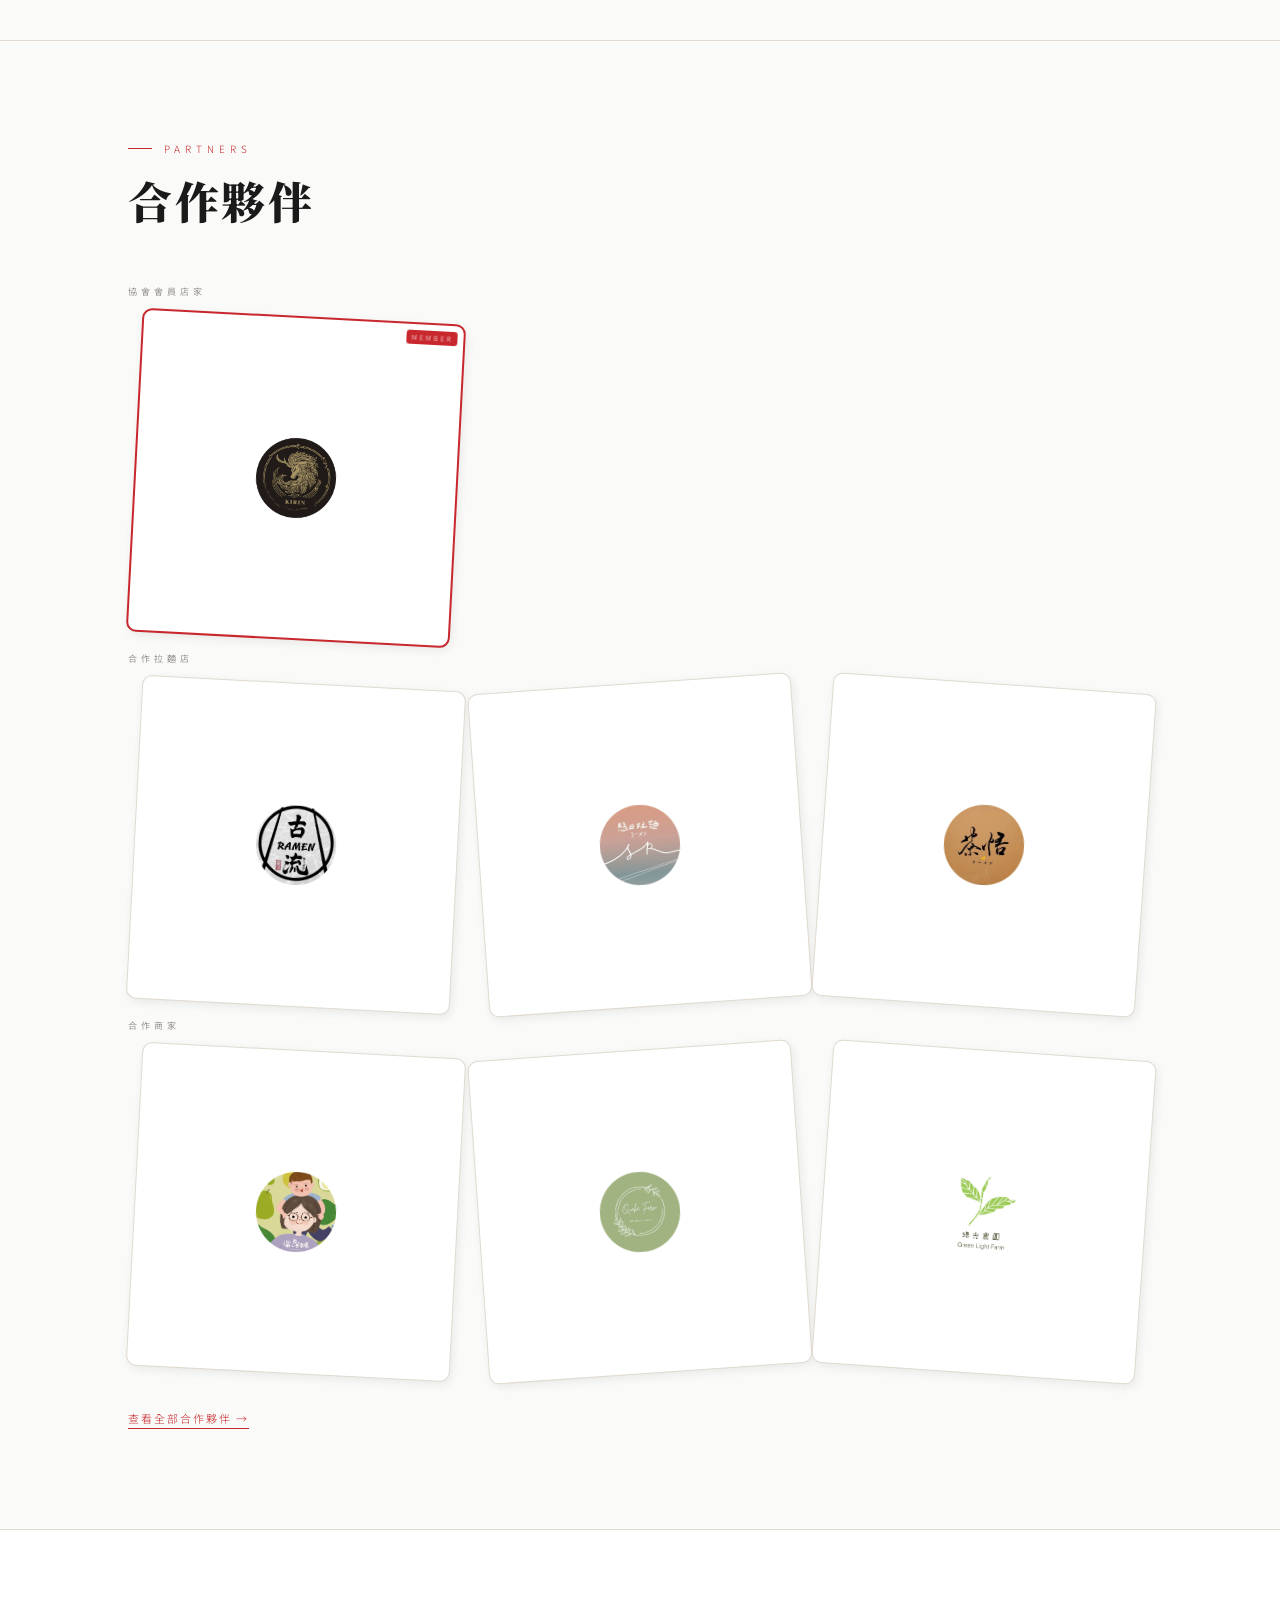
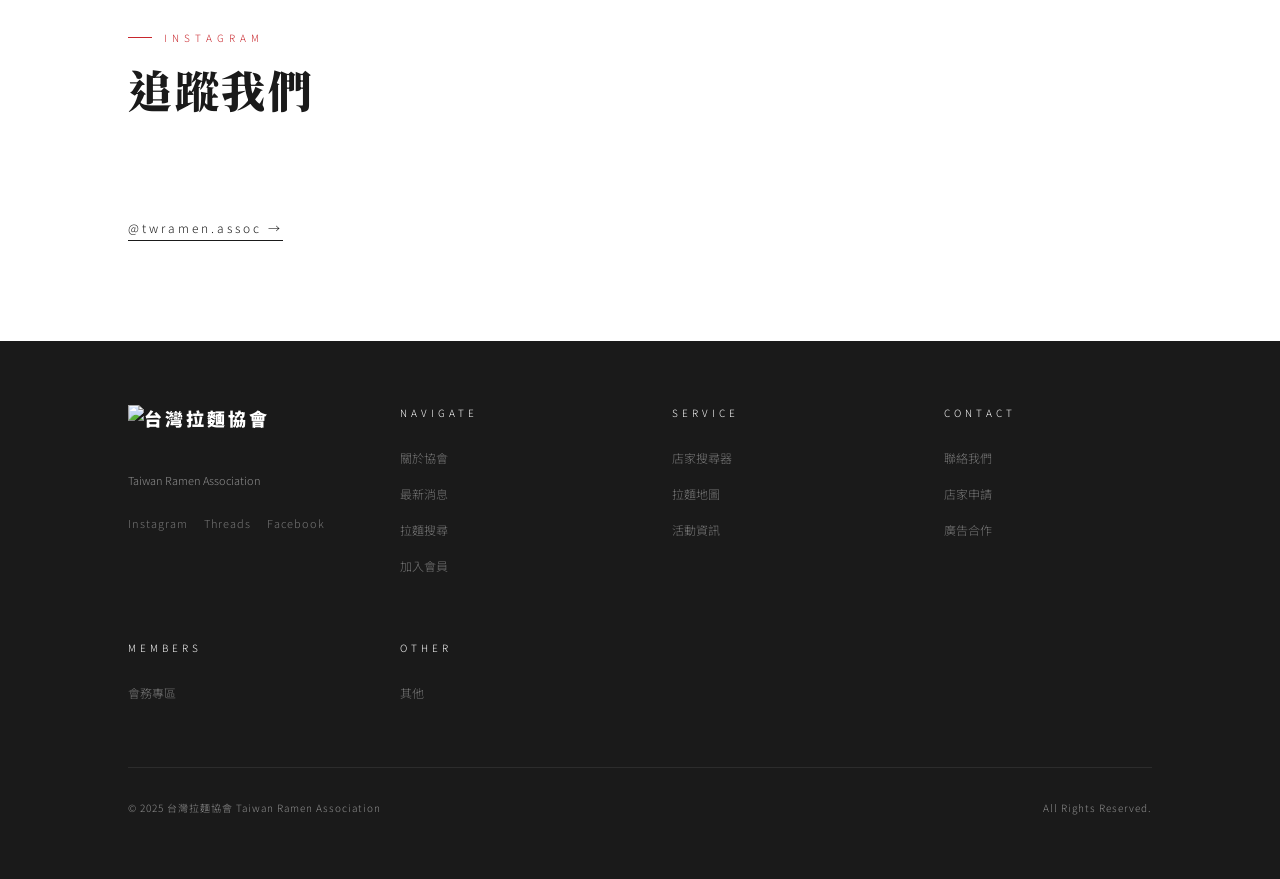
==== commit 7b18372a: "index：partner 卡片改為圓角旋轉樣式、移除 finder iframe 改新分頁；finder：本月壽星、會員底色、漢堡選單 Co-Authored-By: Claude Sonnet 4" ====
--- a/index.html
+++ b/index.html
@@ -251,44 +251,6 @@
       color: rgba(255,255,255,0.4);
       line-height: 1.8;
     }
-    #finder-overlay {
-      display: none;
-      position: fixed;
-      inset: 0;
-      z-index: 999;
-      background: var(--paper);
-      flex-direction: column;
-    }
-    #finder-overlay.open { display: flex; }
-    #finder-overlay-bar {
-      display: flex;
-      align-items: center;
-      justify-content: space-between;
-      padding: 0 24px;
-      height: 52px;
-      background: var(--red);
-      flex-shrink: 0;
-    }
-    #finder-overlay-bar span {
-      font-family: 'Noto Serif TC', serif;
-      font-size: 14px;
-      letter-spacing: 3px;
-      color: var(--white);
-    }
-    #finder-close {
-      background: none;
-      border: none;
-      color: var(--white);
-      font-size: 22px;
-      cursor: pointer;
-      line-height: 1;
-      padding: 4px 8px;
-    }
-    #finder-overlay iframe {
-      flex: 1;
-      width: 100%;
-      border: none;
-    }
 
     .btn-finder {
       display: inline-block;
@@ -564,24 +526,38 @@
     .partners-cat + .partners-cat { margin-top: 32px; }
     .partners-grid {
       display: grid;
-      gap: 1px;
-      background: var(--line);
+      gap: 20px;
+      background: transparent;
       margin-bottom: 2px;
+      padding: 10px 6px;
     }
     .partners-grid-4 { grid-template-columns: repeat(4, 1fr); }
     .partners-grid-3 { grid-template-columns: repeat(3, 1fr); }
     .partner-slot {
-      background: var(--paper);
+      position: relative;
+      background: var(--white);
       aspect-ratio: 1/1;
       display: flex;
       align-items: center;
       justify-content: center;
       padding: 16px;
-      transition: opacity 0.2s;
-    }
-    .partner-slot:hover { opacity: 0.7; }
+      border: 1.5px solid var(--line);
+      border-radius: 10px;
+      box-shadow: 2px 3px 10px rgba(0,0,0,0.07);
+      transition: transform 0.25s, box-shadow 0.25s;
+      transform: rotate(3deg);
+    }
+    .partner-slot:nth-child(2n) { transform: rotate(-4deg); }
+    .partner-slot:nth-child(3n) { transform: rotate(4deg); }
+    .partner-slot:nth-child(4n) { transform: rotate(-3deg); }
+    .partner-slot:nth-child(5n) { transform: rotate(3.5deg); }
+    .partner-slot:hover {
+      transform: rotate(0deg) scale(1.05);
+      box-shadow: 4px 6px 18px rgba(0,0,0,0.13);
+      z-index: 1;
+    }
     .partner-slot img { max-height: 80px; max-width: 100%; width: auto; object-fit: contain; }
-    .partner-slot--member { background: var(--white); outline: 2px solid var(--red); outline-offset: -2px; }
+    .partner-slot--member { border-color: var(--red); border-width: 2px; }
     .partner-member-badge {
       position: absolute;
       top: 6px; right: 6px;
@@ -589,10 +565,10 @@
       letter-spacing: 2px;
       color: var(--white);
       background: var(--red);
+      border-radius: 3px;
       padding: 2px 5px;
       pointer-events: none;
     }
-    .partner-slot { position: relative; }
     .partners-more {
       font-size: 11px;
       letter-spacing: 2px;
@@ -847,7 +823,7 @@
     <ul class="nav-links">
       <li><a href="about.html" data-i18n="nav_about">關於協會</a></li>
       <li><a href="news.html" data-i18n="nav_news">最新消息</a></li>
-      <li><a href="#" onclick="openFinder();return false;" data-i18n="nav_finder">拉麵搜尋</a></li>
+      <li><a href="finder.html" target="_blank" rel="noopener" data-i18n="nav_finder">拉麵搜尋</a></li>
       <li><a href="membership.html" data-i18n="nav_join">加入會員</a></li>
       <li><a href="#contact" data-i18n="nav_contact">聯絡我們</a></li>
     </ul>
@@ -871,7 +847,7 @@
   <div class="mobile-menu" id="mobile-menu">
     <a href="about.html" data-i18n="nav_about">關於協會</a>
     <a href="news.html" data-i18n="nav_news">最新消息</a>
-    <a href="#"        onclick="openFinder();closeMenu();return false;" data-i18n="nav_finder">拉麵搜尋</a>
+    <a href="finder.html" target="_blank" rel="noopener" onclick="closeMenu()" data-i18n="nav_finder">拉麵搜尋</a>
     <a href="membership.html" data-i18n="nav_join">加入會員</a>
     <a href="#contact" onclick="closeMenu()" data-i18n="nav_contact">聯絡我們</a>
   </div>
@@ -884,7 +860,7 @@
     <p class="hero-title-en" data-i18n="hero_subtitle">TAIWAN RAMEN ASSOCIATION</p>
     <p class="hero-desc" data-i18n="hero_desc">推廣台灣拉麵文化，連結愛好者、店家與職人。<br>從一碗麵開始，建立屬於台灣的拉麵生態圈。</p>
     <div class="hero-actions">
-      <a href="#" onclick="openFinder();return false;" class="btn-primary" data-i18n="hero_cta1">拉麵搜尋器</a>
+      <a href="finder.html" target="_blank" rel="noopener" class="btn-primary" data-i18n="hero_cta1">拉麵搜尋器</a>
       <a href="#about"  class="btn-secondary" data-i18n="hero_cta2">了解更多</a>
     </div>
     <div class="hero-scroll">
@@ -948,7 +924,7 @@
     <h2 class="section-title" data-i18n="finder_title">拉麵搜尋器</h2>
     <p class="finder-desc" data-i18n="finder_desc">全台 300+ 間拉麵店家，依縣市、營業時間、特色篩選，即時查看是否營業中。</p>
     <div style="display:flex;flex-wrap:wrap;gap:0;align-items:center;">
-      <a href="#" onclick="openFinder();return false;" class="btn-finder" data-i18n="finder_cta">前往搜尋器 →</a>
+      <a href="finder.html" target="_blank" rel="noopener" class="btn-finder" data-i18n="finder_cta">前往搜尋器 →</a>
       <a id="april-fools-btn" href="https://www.youtube.com/watch?v=dQw4w9WgXcQ" target="_blank" rel="noopener" class="btn-live">
         <span class="live-dot"></span>即時排隊情報
       </a>
@@ -1019,7 +995,7 @@
         <div class="footer-col-title" data-i18n="footer_col2">SERVICE</div>
         <ul class="footer-links">
           <li><a href="index.html#finder" data-i18n="footer_finder">店家搜尋器</a></li>
-          <li><a href="#" onclick="openFinder();return false;" data-i18n="footer_map">拉麵地圖</a></li>
+          <li><a href="finder.html" target="_blank" rel="noopener" data-i18n="footer_map">拉麵地圖</a></li>
           <li><a href="#" data-i18n="footer_news">活動資訊</a></li>
         </ul>
       </div>
@@ -1050,14 +1026,6 @@
     </div>
   </footer>
 
-  <!-- FINDER OVERLAY -->
-  <div id="finder-overlay">
-    <div id="finder-overlay-bar">
-      <span data-i18n="finder_title">拉麵搜尋器</span>
-      <button id="finder-close" onclick="closeFinder()" title="關閉">✕</button>
-    </div>
-    <iframe src="" id="finder-frame" allowfullscreen></iframe>
-  </div>
 
   <script>
     // ── APRIL FOOLS FLAG ──
@@ -1170,19 +1138,6 @@
       }
     })();
 
-    // ── FINDER OVERLAY ──
-    function openFinder() {
-      const overlay = document.getElementById('finder-overlay');
-      const frame = document.getElementById('finder-frame');
-      if (!frame.getAttribute('src')) frame.setAttribute('src', 'finder.html');
-      overlay.classList.add('open');
-      lockScroll();
-    }
-    function closeFinder() {
-      document.getElementById('finder-overlay').classList.remove('open');
-      unlockScroll();
-    }
-    document.addEventListener('keydown', e => { if (e.key === 'Escape') closeFinder(); });
 
     // ── HOME NEWS ──
     fetch('news.json?t=' + Date.now())
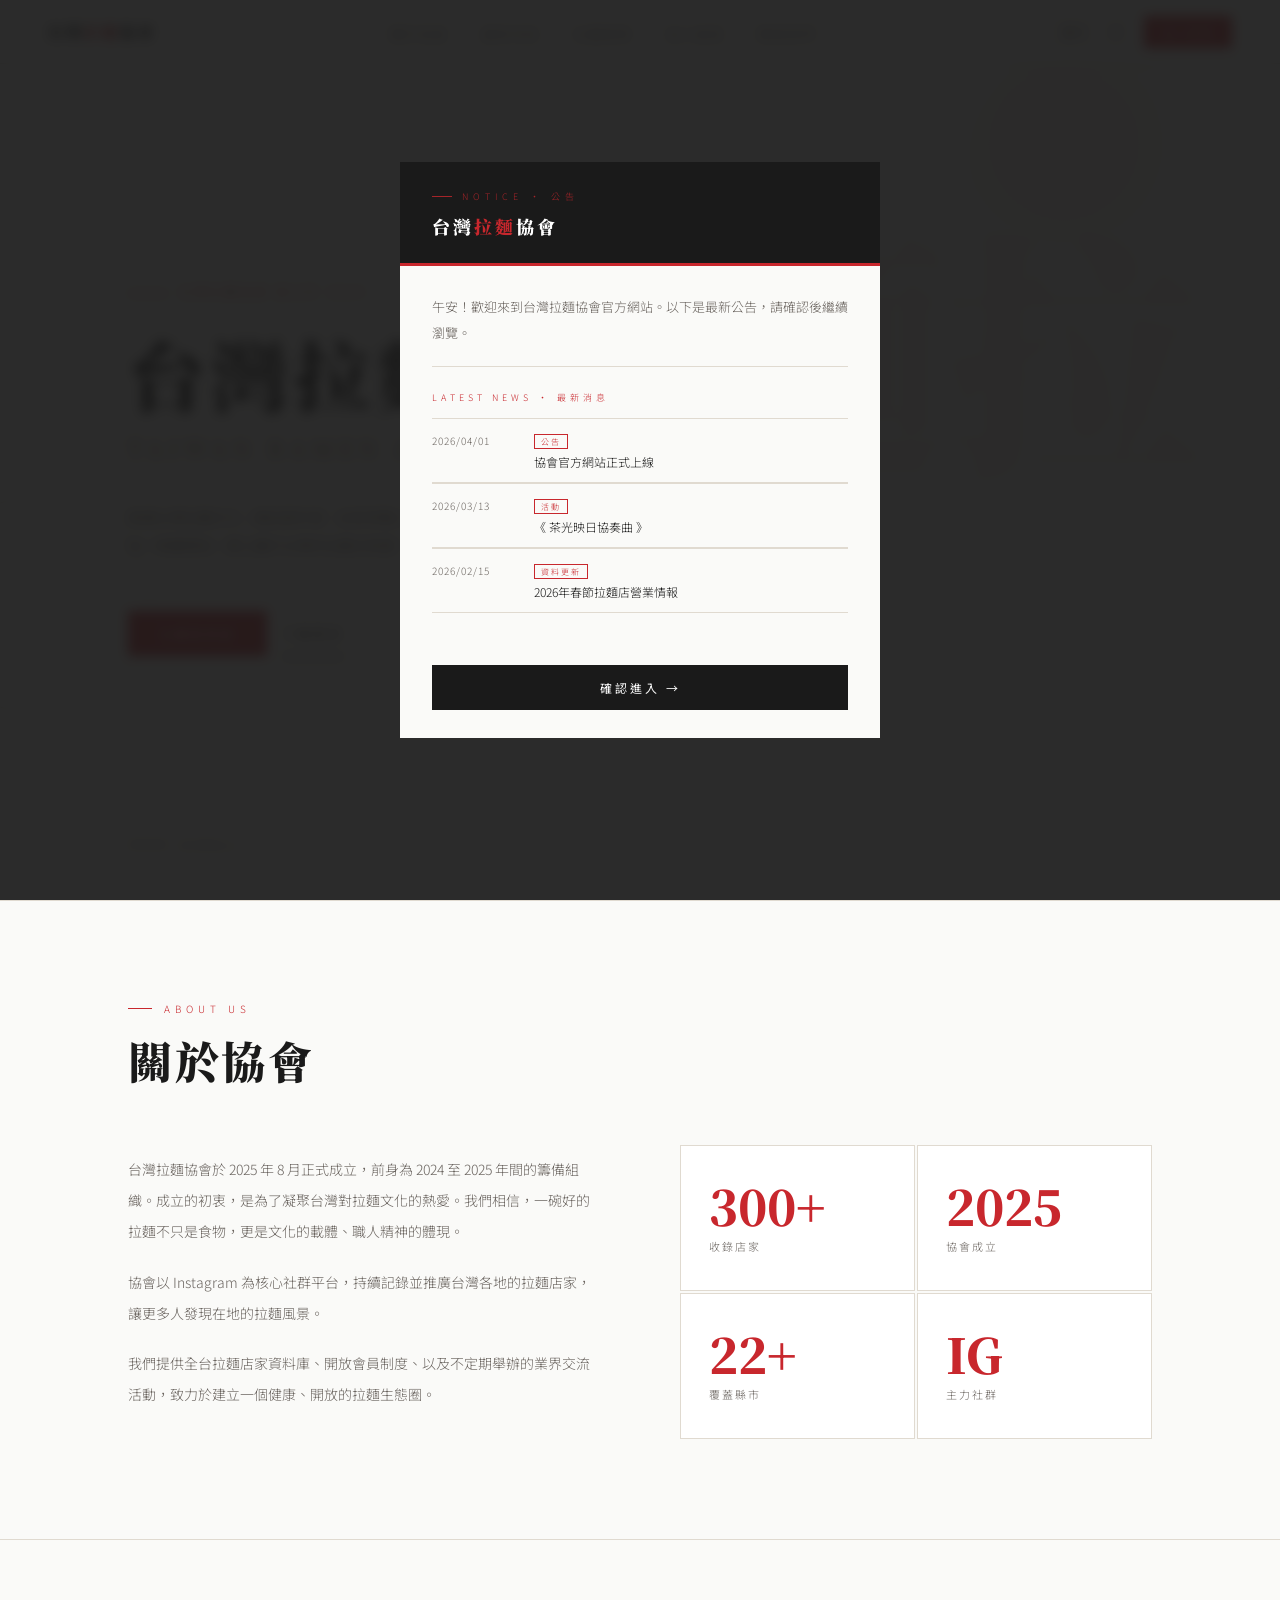
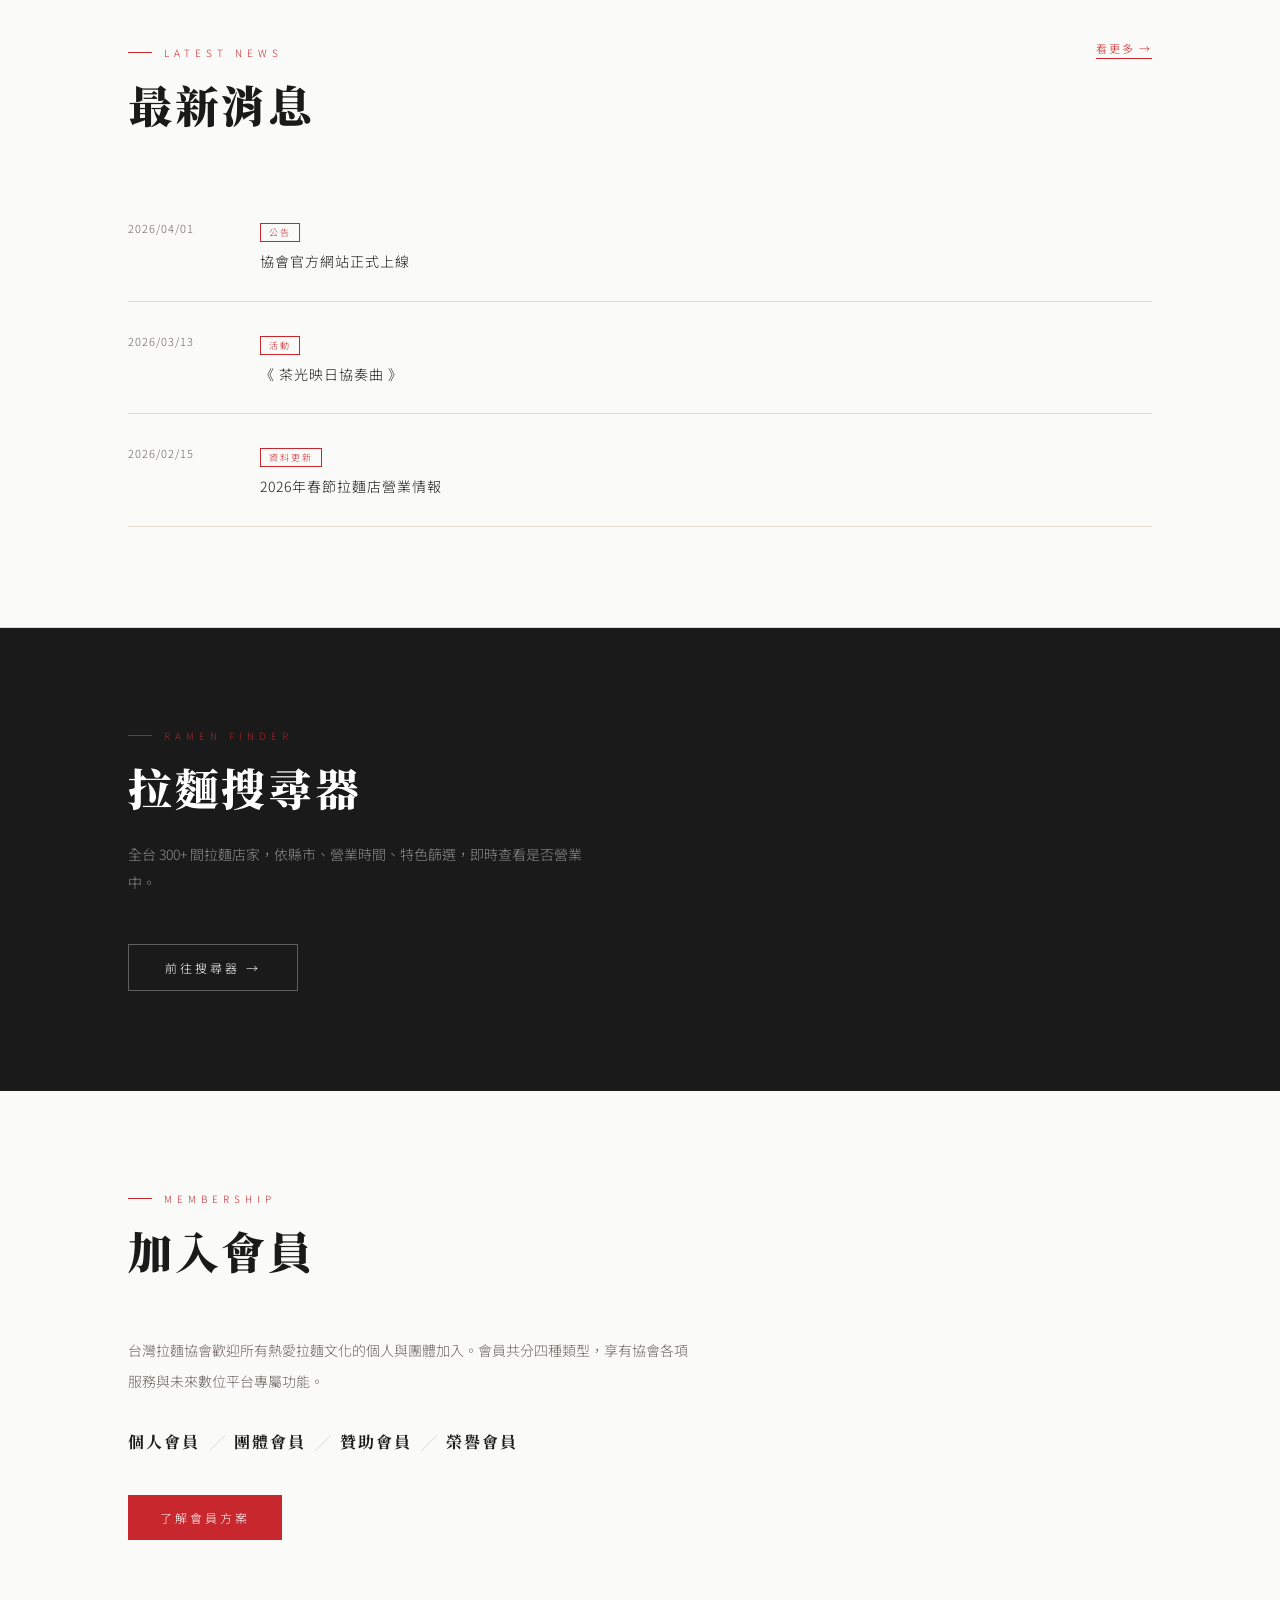
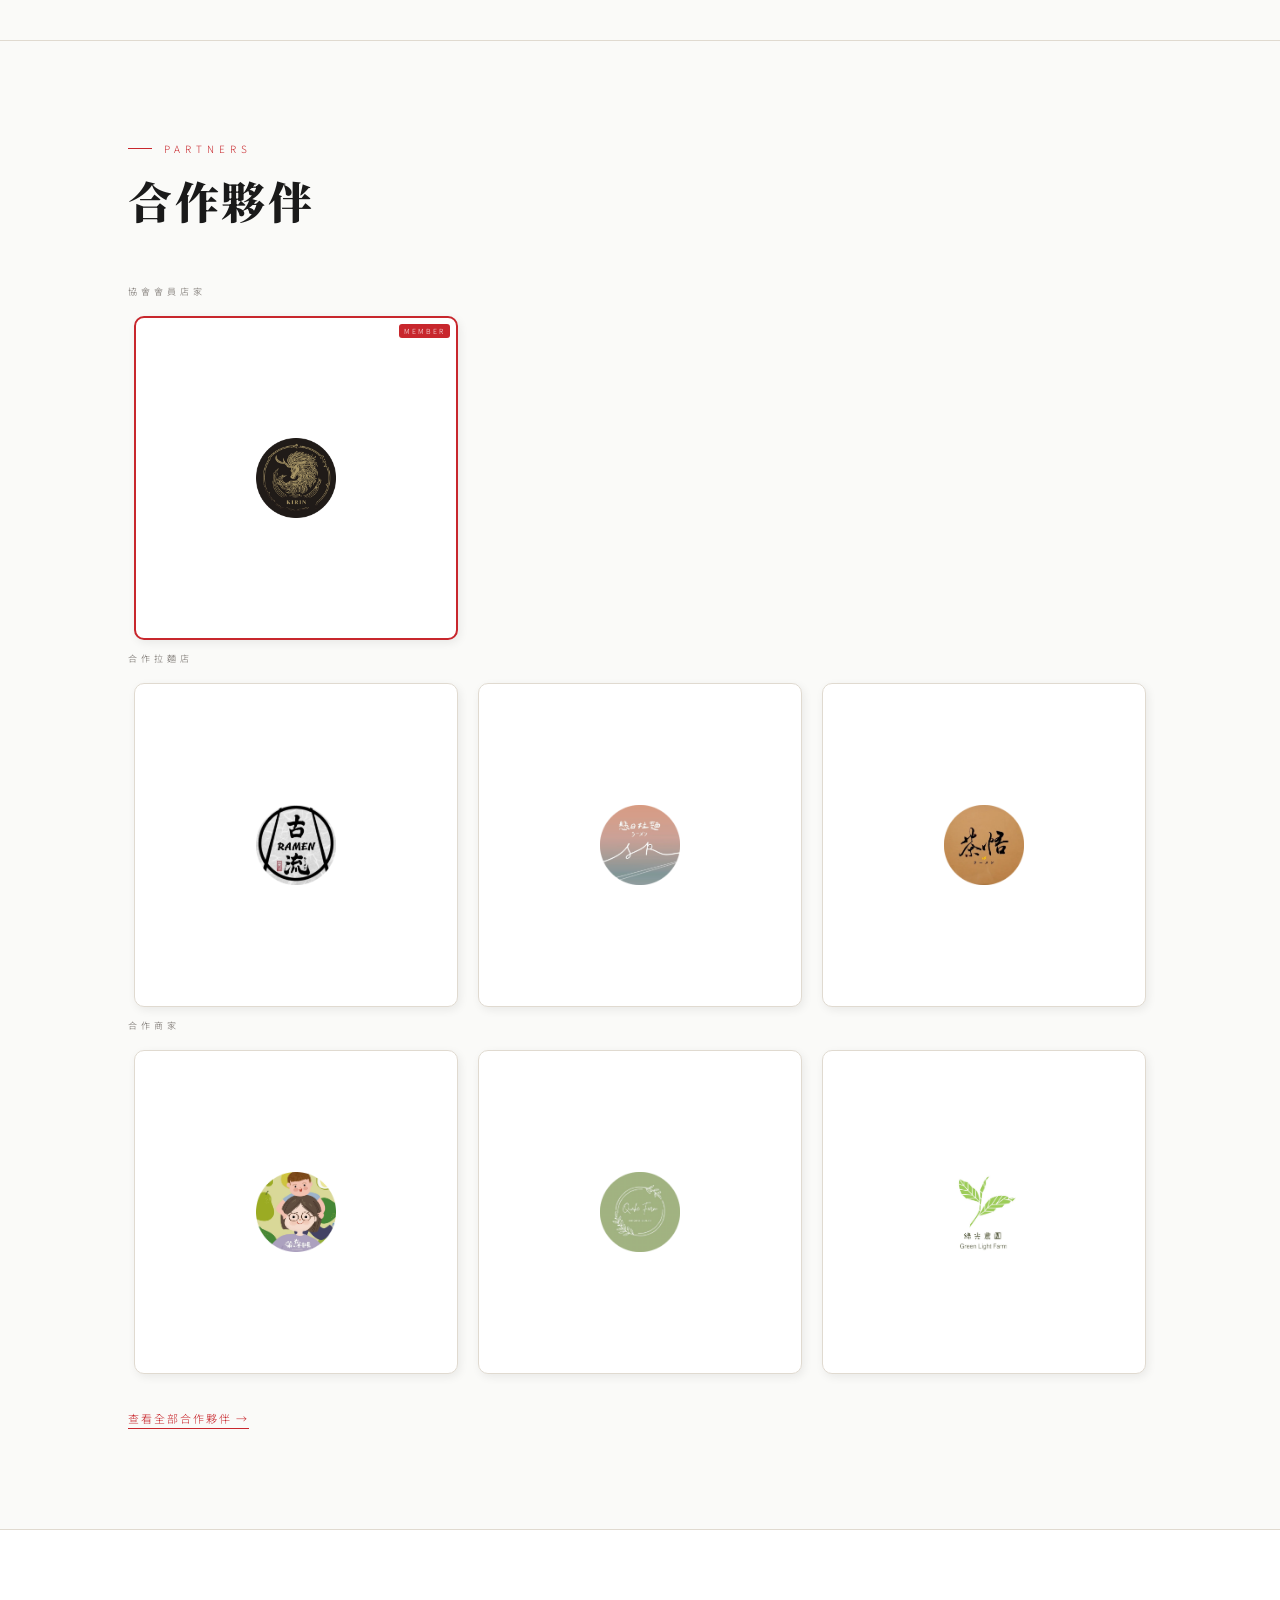
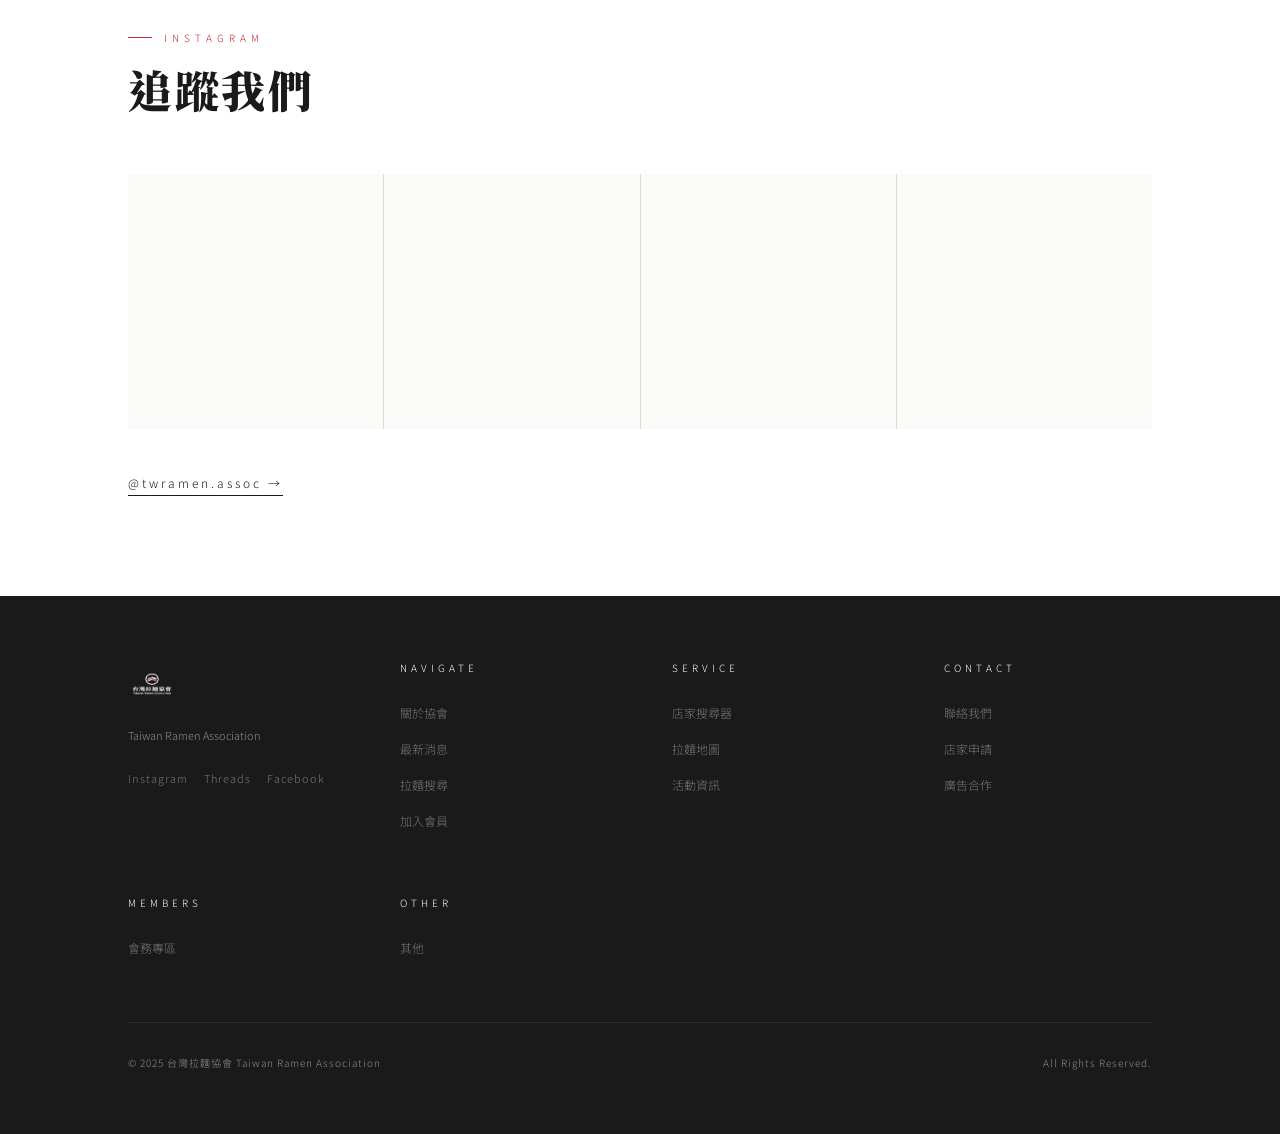
==== commit d3fac565: "重構目錄結構：assets/ + data/ 分層管理 - style.css、icon/、image/ 移入 assets/css、assets/icons、assets/images - 所有 J" ====
--- a/index.html
+++ b/index.html
@@ -3,13 +3,13 @@
 <head>
   <meta charset="UTF-8">
   <meta name="viewport" content="width=device-width, initial-scale=1.0">
-  <link rel="icon" href="icon/03.png">
+  <link rel="icon" href="assets/icons/03.png">
   <meta name="google-adsense-account" content="ca-pub-6476285123291834">
   <title>台灣拉麵協會 | Taiwan Ramen Association</title>
   <script async src="https://pagead2.googlesyndication.com/pagead/js/adsbygoogle.js?client=ca-pub-6476285123291834" crossorigin="anonymous"></script>
   <link rel="preconnect" href="https://fonts.googleapis.com">
   <link href="https://fonts.googleapis.com/css2?family=Noto+Sans+TC:wght@300;400;500;700&family=Noto+Serif+TC:wght@700;900&family=Noto+Sans+JP:wght@300;400;500&display=swap" rel="stylesheet">
-  <link rel="stylesheet" href="style.css">
+  <link rel="stylesheet" href="assets/css/style.css">
   <style>
     /* index nav overrides: fixed position, slightly more transparent */
     nav { position: fixed; left: 0; right: 0; background: rgba(250, 250, 248, 0.92); }
@@ -545,14 +545,9 @@
       border-radius: 10px;
       box-shadow: 2px 3px 10px rgba(0,0,0,0.07);
       transition: transform 0.25s, box-shadow 0.25s;
-      transform: rotate(3deg);
-    }
-    .partner-slot:nth-child(2n) { transform: rotate(-4deg); }
-    .partner-slot:nth-child(3n) { transform: rotate(4deg); }
-    .partner-slot:nth-child(4n) { transform: rotate(-3deg); }
-    .partner-slot:nth-child(5n) { transform: rotate(3.5deg); }
+    }
     .partner-slot:hover {
-      transform: rotate(0deg) scale(1.05);
+      transform: scale(1.05);
       box-shadow: 4px 6px 18px rgba(0,0,0,0.13);
       z-index: 1;
     }
@@ -850,6 +845,7 @@
     <a href="finder.html" target="_blank" rel="noopener" onclick="closeMenu()" data-i18n="nav_finder">拉麵搜尋</a>
     <a href="membership.html" data-i18n="nav_join">加入會員</a>
     <a href="#contact" onclick="closeMenu()" data-i18n="nav_contact">聯絡我們</a>
+    <button onclick="openAnnounce()">📢 顯示公告</button>
   </div>
 
   <!-- HERO -->
@@ -974,7 +970,7 @@
   <footer>
     <div class="footer-grid">
       <div>
-        <div class="footer-logo"><img src="icon/02.png" alt="台灣拉麵協會"></div>
+        <div class="footer-logo"><img src="assets/icons/02.png" alt="台灣拉麵協會"></div>
         <p class="footer-tagline" data-i18n="footer_tagline">Taiwan Ramen Association</p>
         <div class="footer-social">
           <a href="https://www.instagram.com/twramen.assoc/" target="_blank">Instagram</a>
@@ -1046,19 +1042,22 @@
     }
 
     // ── DAILY ANNOUNCE ──
-    (function() {
-      const key = 'tra_announce_date';
-      const today = new Date().toLocaleDateString('zh-TW', { timeZone: 'Asia/Taipei' });
-      const seen  = localStorage.getItem(key);
-      if (seen === today) return; // 今天已看過，不顯示
-
-      // 顯示 overlay
-      document.getElementById('announce-overlay').classList.add('open');
-      lockScroll();
-
-      // 載入 news.json 填入最新消息
-      fetch('news.json?t=' + Date.now())
-        .then(r => r.json())
+    let _announceLoaded = false;
+    let _announceServerMins = null;
+
+    function loadAnnounceNews() {
+      if (_announceLoaded) return;
+      _announceLoaded = true;
+      fetch('data/news.json?t=' + Date.now())
+        .then(r => {
+          const serverDate = r.headers.get('Date');
+          if (serverDate) {
+            const d = new Date(serverDate);
+            const parts = d.toLocaleString('zh-TW', { timeZone: 'Asia/Taipei', hour: 'numeric', minute: 'numeric', hour12: false }).split(':');
+            _announceServerMins = (parseInt(parts[0]) || 0) * 60 + (parseInt(parts[1]) || 0);
+          }
+          return r.json();
+        })
         .then(data => {
           const list = document.getElementById('announce-news-list');
           list.innerHTML = '';
@@ -1081,7 +1080,6 @@
             list.appendChild(aprilItem);
           }
 
-          // 最新 3 筆 news
           data.slice(0, 3).forEach(item => {
             const li = document.createElement('li');
             if (item.url) {
@@ -1100,9 +1098,16 @@
             list.appendChild(li);
           });
 
-          // 問候語（早/午/晚）
-          const hr = new Date().toLocaleString('zh-TW', { timeZone: 'Asia/Taipei', hour: 'numeric', hour12: false }) | 0;
-          const greet = hr < 12 ? '早安！' : hr < 18 ? '午安！' : '晚安！';
+          let mins = _announceServerMins;
+          if (mins === null) {
+            const now = new Date();
+            const parts = now.toLocaleString('zh-TW', { timeZone: 'Asia/Taipei', hour: 'numeric', minute: 'numeric', hour12: false }).split(':');
+            mins = (parseInt(parts[0]) || 0) * 60 + (parseInt(parts[1]) || 0);
+          }
+          const greet = mins >= 300 && mins < 630 ? '早安！'
+            : mins >= 630 && mins < 990 ? '午安！'
+            : mins >= 990 ? '晚上好！'
+            : '要吃宵夜嗎？';
           document.getElementById('announce-greeting').textContent =
             greet + '歡迎來到台灣拉麵協會官方網站。以下是最新公告，請確認後繼續瀏覽。';
         })
@@ -1110,7 +1115,22 @@
           document.getElementById('announce-news-list').innerHTML =
             '<li style="font-size:12px;color:var(--muted);padding:12px 0;">暫無公告。</li>';
         });
+    }
+
+    (function() {
+      const today = new Date().toLocaleDateString('zh-TW', { timeZone: 'Asia/Taipei' });
+      if (localStorage.getItem('tra_announce_date') === today) return;
+      document.getElementById('announce-overlay').classList.add('open');
+      lockScroll();
+      loadAnnounceNews();
     })();
+
+    function openAnnounce() {
+      closeMenu();
+      document.getElementById('announce-overlay').classList.add('open');
+      lockScroll();
+      loadAnnounceNews();
+    }
 
     function closeAnnounce() {
       const today = new Date().toLocaleDateString('zh-TW', { timeZone: 'Asia/Taipei' });
@@ -1140,7 +1160,7 @@
 
 
     // ── HOME NEWS ──
-    fetch('news.json?t=' + Date.now())
+    fetch('data/news.json?t=' + Date.now())
       .then(r => r.json())
       .then(data => {
         const list = document.getElementById('home-news-list');
@@ -1164,7 +1184,7 @@
       });
 
     // ── HOME PARTNERS ──
-    fetch('partners.json?t=' + Date.now())
+    fetch('data/partners.json?t=' + Date.now())
       .then(r => r.json())
       .then(data => {
         const container = document.getElementById('partners-index');
@@ -1204,7 +1224,7 @@
       });
 
     // ── INSTAGRAM ──
-    fetch('instagram.json?t=' + Date.now())
+    fetch('data/instagram.json?t=' + Date.now())
       .then(r => r.json())
       .then(posts => {
         const grid = document.getElementById('ig-grid');
--- a/assets/css/style.css
+++ b/assets/css/style.css
@@ -0,0 +1,214 @@
+/* ── RESET ── */
+*, *::before, *::after { box-sizing: border-box; margin: 0; padding: 0; }
+
+/* ── VARIABLES ── */
+:root {
+  --red:   #C8272D;
+  --ink:   #1A1A1A;
+  --paper: #FAFAF8;
+  --stone: #8B7355;
+  --line:  #E0DAD0;
+  --muted: #6B6560;
+  --white: #FFFFFF;
+}
+
+/* ── BASE ── */
+html { scroll-behavior: smooth; }
+body {
+  font-family: 'Noto Sans TC', 'Noto Sans JP', sans-serif;
+  background: var(--paper);
+  color: var(--ink);
+  font-weight: 300;
+}
+
+/* ── NAV ── */
+nav {
+  display: flex;
+  align-items: center;
+  justify-content: space-between;
+  padding: 0 48px;
+  height: 64px;
+  background: rgba(250, 250, 248, 0.95);
+  backdrop-filter: blur(12px);
+  border-bottom: 1px solid var(--line);
+  position: sticky;
+  top: 0;
+  z-index: 100;
+}
+.nav-logo {
+  font-family: 'Noto Serif TC', serif;
+  font-size: 15px;
+  font-weight: 900;
+  letter-spacing: 3px;
+  color: var(--ink);
+  text-decoration: none;
+}
+.nav-logo span { color: var(--red); }
+.nav-back {
+  font-size: 12px;
+  letter-spacing: 2px;
+  color: var(--muted);
+  text-decoration: none;
+  display: flex;
+  align-items: center;
+  gap: 8px;
+  transition: color 0.2s;
+}
+.nav-back:hover { color: var(--red); }
+.nav-links {
+  display: flex;
+  gap: 36px;
+  list-style: none;
+}
+.nav-links a {
+  font-size: 12px;
+  letter-spacing: 2px;
+  color: var(--muted);
+  text-decoration: none;
+  transition: color 0.2s;
+}
+.nav-links a:hover { color: var(--red); }
+.nav-right {
+  display: flex;
+  align-items: center;
+  gap: 20px;
+}
+.lang-select {
+  background: none;
+  border: 1px solid var(--line);
+  font-size: 11px;
+  letter-spacing: 1px;
+  color: var(--muted);
+  cursor: pointer;
+  padding: 4px 8px;
+  font-family: inherit;
+  border-radius: 2px;
+  outline: none;
+}
+.lang-select:focus { border-color: var(--red); color: var(--red); }
+.hamburger {
+  display: none;
+  flex-direction: column;
+  align-items: center;
+  justify-content: center;
+  gap: 5px;
+  width: 40px;
+  height: 40px;
+  padding: 8px;
+  background: none;
+  border: none;
+  cursor: pointer;
+  flex-shrink: 0;
+}
+.hamburger .line {
+  width: 22px;
+  height: 1.5px;
+  background: var(--ink);
+  border-radius: 2px;
+  transition: transform 0.35s cubic-bezier(.4,0,.2,1),
+              opacity  0.25s ease,
+              width    0.35s ease;
+  transform-origin: center;
+}
+/* top line rotates down to form \ */
+.hamburger.opened .line.top    { transform: translateY(6.5px) rotate(45deg); }
+/* middle fades out */
+.hamburger.opened .line.middle { opacity: 0; transform: scaleX(0); }
+/* bottom line rotates up to form / */
+.hamburger.opened .line.bottom { transform: translateY(-6.5px) rotate(-45deg); }
+
+/* sr-only label */
+.hamburger span {
+  position: absolute;
+  width: 1px; height: 1px;
+  padding: 0; margin: -1px;
+  overflow: hidden;
+  clip: rect(0,0,0,0);
+  white-space: nowrap;
+  border: 0;
+}
+.mobile-menu {
+  display: none;
+  position: fixed;
+  top: 64px; left: 0; right: 0;
+  background: var(--paper);
+  border-bottom: 1px solid var(--line);
+  z-index: 99;
+  box-shadow: 0 4px 16px rgba(0,0,0,0.08);
+}
+.mobile-menu.open { display: block; }
+.mobile-menu a {
+  display: block;
+  padding: 16px 24px;
+  font-size: 13px;
+  letter-spacing: 2px;
+  color: var(--muted);
+  text-decoration: none;
+  border-bottom: 1px solid var(--line);
+  transition: color 0.2s;
+}
+.mobile-menu a:hover { color: var(--red); }
+.mobile-menu button {
+  display: block;
+  width: 100%;
+  padding: 16px 24px;
+  font-size: 13px;
+  letter-spacing: 2px;
+  color: var(--muted);
+  background: none;
+  border: none;
+  border-bottom: 1px solid var(--line);
+  text-align: left;
+  cursor: pointer;
+  transition: color 0.2s;
+}
+.mobile-menu button:hover { color: var(--red); }
+.nav-cta {
+  font-size: 11px;
+  letter-spacing: 2px;
+  color: var(--white);
+  background: var(--red);
+  border: none;
+  padding: 8px 18px;
+  cursor: pointer;
+  font-family: inherit;
+  text-decoration: none;
+  transition: background 0.2s;
+}
+.nav-cta:hover { background: #a01e23; }
+
+/* ── PAGE LABEL ── */
+.page-label, .section-label {
+  font-size: 10px;
+  letter-spacing: 5px;
+  color: var(--red);
+  margin-bottom: 16px;
+  display: flex;
+  align-items: center;
+  gap: 12px;
+}
+.page-label::before, .section-label::before {
+  content: '';
+  display: inline-block;
+  width: 24px;
+  height: 1px;
+  background: var(--red);
+}
+
+/* ── SCROLL LOCK (iOS fix) ── */
+body.scroll-locked {
+  position: fixed;
+  width: 100%;
+  overflow-y: scroll; /* 桌機保留 scrollbar 位置，避免版面位移 */
+}
+
+/* ── MOBILE NAV ── */
+@media (max-width: 768px) {
+  nav { padding: 0 20px; }
+  .nav-links { display: none; }
+  .nav-cta { display: none; }
+  .hamburger { display: flex; }
+}
+@media (max-width: 600px) {
+  nav { padding: 0 20px; }
+}
